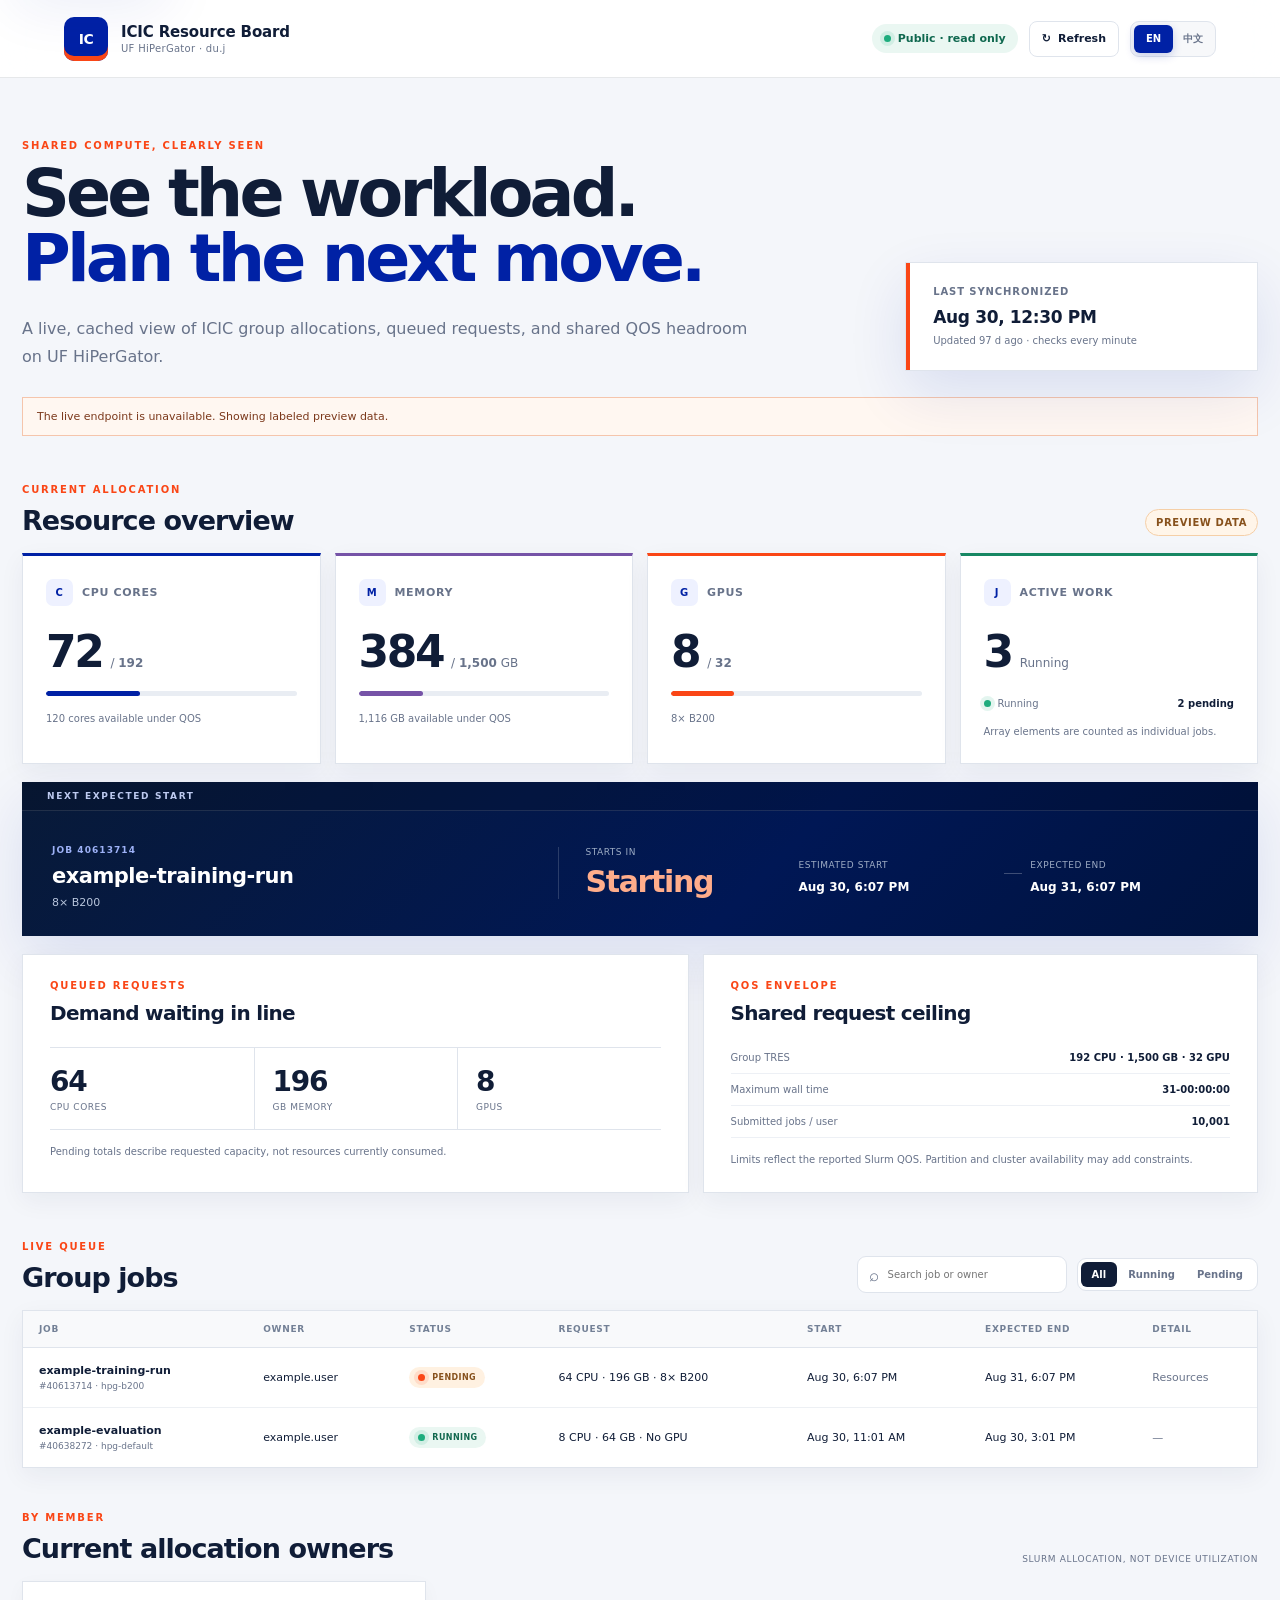
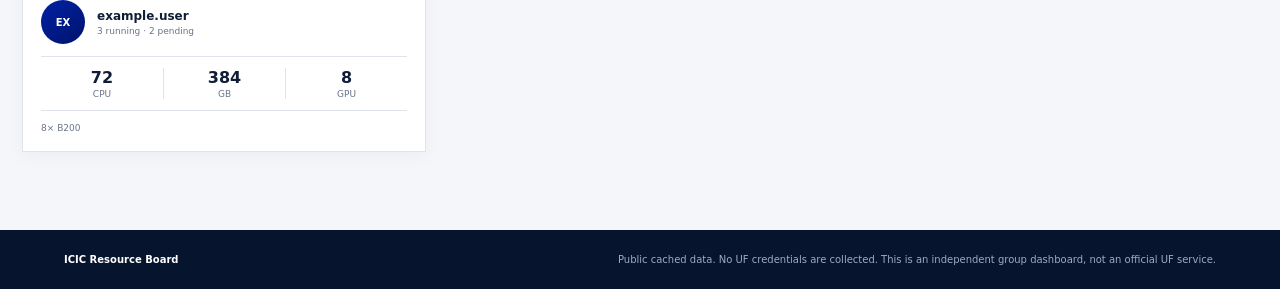
==== index.html @ 61f4e4a2 "full files" ====
<!doctype html>
<html lang="en">
  <head>
    <meta charset="UTF-8" />
    <meta name="viewport" content="width=device-width, initial-scale=1.0" />
    <meta name="theme-color" content="#0021a5" />
    <meta name="description" content="A public, read-only view of ICIC shared HiPerGator allocations and queued requests." />
    <meta property="og:title" content="ICIC Resource Board" />
    <meta property="og:description" content="Shared HiPerGator allocation and queue visibility for the ICIC team." />
    <meta property="og:type" content="website" />
    <title>ICIC Resource Board</title>
    <link rel="stylesheet" href="./assets/styles.css" />
  </head>
  <body>
    <a class="skip-link" href="#main" data-i18n="skip">Skip to content</a>

    <header class="site-header">
      <a class="brand" href="./" aria-label="ICIC Resource Board home">
        <span class="brand-mark" aria-hidden="true">IC</span>
        <span class="brand-copy">
          <strong>ICIC Resource Board</strong>
          <small>UF HiPerGator · du.j</small>
        </span>
      </a>
      <div class="header-actions">
        <span class="privacy-pill"><i></i><span data-i18n="publicReadOnly">Public · read only</span></span>
        <button class="refresh-button" id="refreshButton" type="button">
          <span class="refresh-icon" aria-hidden="true">↻</span>
          <span data-i18n="refresh">Refresh</span>
        </button>
        <div class="language-switcher" role="group" aria-label="Language">
          <button type="button" data-lang="en" aria-pressed="true">EN</button>
          <button type="button" data-lang="zh" aria-pressed="false">中文</button>
        </div>
      </div>
    </header>

    <main id="main">
      <section class="hero">
        <div class="hero-copy">
          <p class="eyebrow" data-i18n="eyebrow">SHARED COMPUTE, CLEARLY SEEN</p>
          <h1><span data-i18n="heroLine1">See the workload.</span><br /><em data-i18n="heroLine2">Plan the next move.</em></h1>
          <p data-i18n="heroDescription">A live, cached view of ICIC group allocations, queued requests, and shared QOS headroom on UF HiPerGator.</p>
        </div>
        <aside class="sync-card" aria-live="polite">
          <span data-i18n="lastSync">Last synchronized</span>
          <strong id="lastSync">—</strong>
          <small id="syncDetail">—</small>
        </aside>
      </section>

      <div id="notice" class="notice" role="status" hidden></div>

      <section class="section-block" aria-labelledby="overviewTitle">
        <div class="section-title-row">
          <div>
            <p class="eyebrow" data-i18n="overviewEyebrow">CURRENT ALLOCATION</p>
            <h2 id="overviewTitle" data-i18n="overviewTitle">Resource overview</h2>
          </div>
          <span class="source-badge" id="sourceBadge">—</span>
        </div>

        <div class="metrics-grid">
          <article class="metric-card metric-blue">
            <div class="metric-heading"><span class="metric-symbol">C</span><span data-i18n="cpuCores">CPU cores</span></div>
            <div class="metric-value"><strong id="cpuUsed">—</strong><span>/ <b id="cpuLimit">—</b></span></div>
            <div class="meter" role="progressbar" aria-label="CPU allocation"><i id="cpuMeter"></i></div>
            <p id="cpuDetail">—</p>
          </article>
          <article class="metric-card metric-violet">
            <div class="metric-heading"><span class="metric-symbol">M</span><span data-i18n="memory">Memory</span></div>
            <div class="metric-value"><strong id="memoryUsed">—</strong><span>/ <b id="memoryLimit">—</b> GB</span></div>
            <div class="meter" role="progressbar" aria-label="Memory allocation"><i id="memoryMeter"></i></div>
            <p id="memoryDetail">—</p>
          </article>
          <article class="metric-card metric-orange">
            <div class="metric-heading"><span class="metric-symbol">G</span><span data-i18n="gpus">GPUs</span></div>
            <div class="metric-value"><strong id="gpuUsed">—</strong><span>/ <b id="gpuLimit">—</b></span></div>
            <div class="meter" role="progressbar" aria-label="GPU allocation"><i id="gpuMeter"></i></div>
            <p id="gpuDetail">—</p>
          </article>
          <article class="metric-card metric-green">
            <div class="metric-heading"><span class="metric-symbol">J</span><span data-i18n="activeWork">Active work</span></div>
            <div class="metric-value"><strong id="runningCount">—</strong><span data-i18n="running">running</span></div>
            <div class="job-breakdown"><span><i></i><span data-i18n="running">Running</span></span><b><span id="pendingCount">—</span> <span data-i18n="pendingLower">pending</span></b></div>
            <p data-i18n="arrayNote">Array elements are counted as individual jobs.</p>
          </article>
        </div>
      </section>

      <section id="nextStartSection" class="next-start" hidden>
        <p class="next-label" data-i18n="nextReserved">NEXT EXPECTED START</p>
        <div class="next-grid">
          <div>
            <span class="job-code" id="nextJobId">—</span>
            <h2 id="nextJobName">—</h2>
            <p id="nextJobRequest">—</p>
          </div>
          <div class="countdown">
            <span data-i18n="startsIn">Starts in</span>
            <strong id="countdown">—</strong>
          </div>
          <div class="time-window">
            <span><small data-i18n="estimatedStart">Estimated start</small><strong id="nextStartTime">—</strong></span>
            <i aria-hidden="true"></i>
            <span><small data-i18n="expectedEnd">Expected end</small><strong id="nextEndTime">—</strong></span>
          </div>
        </div>
      </section>

      <section class="capacity-grid">
        <article class="panel">
          <p class="eyebrow" data-i18n="queuedEyebrow">QUEUED REQUESTS</p>
          <h2 data-i18n="queuedTitle">Demand waiting in line</h2>
          <div class="capacity-numbers">
            <span><strong id="queuedCpu">—</strong><small data-i18n="cpuCores">CPU cores</small></span>
            <span><strong id="queuedMemory">—</strong><small data-i18n="gbMemory">GB memory</small></span>
            <span><strong id="queuedGpu">—</strong><small data-i18n="gpus">GPUs</small></span>
          </div>
          <p class="fine-print" data-i18n="queuedNote">Pending totals describe requested capacity, not resources currently consumed.</p>
        </article>
        <article class="panel policy-panel">
          <p class="eyebrow" data-i18n="qosEyebrow">QOS ENVELOPE</p>
          <h2 data-i18n="qosTitle">Shared request ceiling</h2>
          <dl>
            <div><dt data-i18n="groupTres">Group TRES</dt><dd id="groupTres">—</dd></div>
            <div><dt data-i18n="maxWall">Maximum wall time</dt><dd id="maxWall">—</dd></div>
            <div><dt data-i18n="jobsPerUser">Submitted jobs / user</dt><dd id="jobsPerUser">—</dd></div>
          </dl>
          <p class="fine-print" data-i18n="qosNote">Limits reflect the reported Slurm QOS. Partition and cluster availability may add constraints.</p>
        </article>
      </section>

      <section class="section-block jobs-section" aria-labelledby="jobsTitle">
        <div class="section-title-row jobs-heading">
          <div>
            <p class="eyebrow" data-i18n="queueEyebrow">LIVE QUEUE</p>
            <h2 id="jobsTitle" data-i18n="groupJobs">Group jobs</h2>
          </div>
          <div class="job-tools">
            <label class="search-box">
              <span aria-hidden="true">⌕</span>
              <input id="jobSearch" type="search" data-i18n-placeholder="searchPlaceholder" placeholder="Search job or owner" />
            </label>
            <div class="filters" role="group" aria-label="Filter jobs">
              <button type="button" data-filter="ALL" class="active" data-i18n="all">All</button>
              <button type="button" data-filter="RUNNING" data-i18n="running">Running</button>
              <button type="button" data-filter="PENDING" data-i18n="pending">Pending</button>
            </div>
          </div>
        </div>
        <div class="table-wrap">
          <table>
            <thead><tr>
              <th data-i18n="job">Job</th><th data-i18n="owner">Owner</th><th data-i18n="status">Status</th>
              <th data-i18n="request">Request</th><th data-i18n="start">Start</th><th data-i18n="expectedEnd">Expected end</th><th data-i18n="detail">Detail</th>
            </tr></thead>
            <tbody id="jobsBody"><tr><td colspan="7" class="empty-cell" data-i18n="loading">Loading resource data…</td></tr></tbody>
          </table>
        </div>
      </section>

      <section class="section-block members-section" aria-labelledby="membersTitle">
        <div class="section-title-row">
          <div><p class="eyebrow" data-i18n="membersEyebrow">BY MEMBER</p><h2 id="membersTitle" data-i18n="allocationOwners">Current allocation owners</h2></div>
          <p class="section-note" data-i18n="allocationNote">Slurm allocation, not device utilization</p>
        </div>
        <div class="members-grid" id="membersGrid"></div>
      </section>
    </main>

    <footer>
      <strong>ICIC Resource Board</strong>
      <p data-i18n="footerNote">Public cached data. No UF credentials are collected. This is an independent group dashboard, not an official UF service.</p>
    </footer>

    <noscript>This page requires JavaScript to display the current resource snapshot.</noscript>
    <script src="./config.js"></script>
    <script src="./assets/app.js"></script>
  </body>
</html>
---- assets/styles.css ----
:root {
  --uf-blue: #0021a5;
  --uf-blue-deep: #001755;
  --uf-orange: #fa4616;
  --ink: #101d37;
  --muted: #68738a;
  --line: #dfe4ec;
  --wash: #f4f6fa;
  --surface: #ffffff;
  --green: #178763;
  --violet: #7653a7;
  --shadow-sm: 0 8px 24px rgba(10, 30, 70, .055);
  --shadow-lg: 0 22px 60px rgba(0, 33, 165, .11);
}

* { box-sizing: border-box; }
html { scroll-behavior: smooth; }
body { margin: 0; background: var(--wash); color: var(--ink); font-family: Inter, ui-sans-serif, system-ui, -apple-system, BlinkMacSystemFont, "Segoe UI", "Noto Sans SC", sans-serif; -webkit-font-smoothing: antialiased; }
button, input { font: inherit; }
button, a { -webkit-tap-highlight-color: transparent; }
button:focus-visible, a:focus-visible, input:focus-visible { outline: 3px solid rgba(250, 70, 22, .35); outline-offset: 2px; }
.skip-link { position: fixed; left: 16px; top: -60px; z-index: 100; padding: 10px 14px; background: white; color: var(--uf-blue); box-shadow: var(--shadow-lg); }
.skip-link:focus { top: 12px; }

.site-header { position: sticky; top: 0; z-index: 30; height: 78px; display: flex; align-items: center; justify-content: space-between; gap: 24px; padding: 0 clamp(20px, 5vw, 76px); background: rgba(255, 255, 255, .92); border-bottom: 1px solid rgba(16, 29, 55, .1); backdrop-filter: blur(18px); }
.brand { display: flex; align-items: center; gap: 13px; color: inherit; text-decoration: none; }
.brand-mark { position: relative; width: 44px; height: 44px; display: grid; place-items: center; overflow: hidden; border-radius: 10px; color: white; background: var(--uf-blue); font-size: 14px; font-weight: 850; letter-spacing: -.04em; box-shadow: inset 0 -5px 0 var(--uf-orange); }
.brand-copy strong, .brand-copy small { display: block; }
.brand-copy strong { font-size: 15px; letter-spacing: -.01em; }
.brand-copy small { margin-top: 2px; color: var(--muted); font-size: 10px; letter-spacing: .03em; }
.header-actions { display: flex; align-items: center; gap: 11px; }
.privacy-pill { display: inline-flex; align-items: center; padding: 8px 12px; border-radius: 999px; color: #0f684f; background: #eaf7f2; font-size: 11px; font-weight: 750; }
.privacy-pill i, .job-breakdown i, .status i { width: 7px; height: 7px; margin-right: 7px; display: inline-block; border-radius: 50%; background: #1eac7d; box-shadow: 0 0 0 4px rgba(30, 172, 125, .12); }
.refresh-button { display: inline-flex; align-items: center; gap: 7px; min-height: 36px; padding: 0 12px; border: 1px solid var(--line); border-radius: 8px; color: var(--ink); background: white; cursor: pointer; font-size: 11px; font-weight: 750; }
.refresh-button:hover { border-color: #aeb9c8; }
.refresh-button.loading .refresh-icon { animation: spin .8s linear infinite; }
@keyframes spin { to { transform: rotate(360deg); } }
.language-switcher { display: flex; padding: 3px; border: 1px solid var(--line); border-radius: 9px; background: #f7f8fa; }
.language-switcher button { min-width: 39px; padding: 7px 8px; border: 0; border-radius: 6px; color: var(--muted); background: transparent; cursor: pointer; font-size: 10px; font-weight: 800; }
.language-switcher button.active { color: white; background: var(--uf-blue); box-shadow: 0 3px 10px rgba(0, 33, 165, .2); }

main { width: min(1440px, calc(100% - 44px)); margin: 0 auto; padding: 62px 0 78px; }
.hero { display: grid; grid-template-columns: minmax(0, 1.4fr) minmax(255px, .6fr); align-items: end; gap: 60px; margin-bottom: 54px; }
.eyebrow { margin: 0 0 10px; color: var(--uf-orange); font-size: 10px; font-weight: 850; letter-spacing: .18em; text-transform: uppercase; }
.hero h1 { margin: 0; max-width: 920px; font-size: clamp(42px, 5.2vw, 76px); line-height: .98; letter-spacing: -.058em; }
.hero h1 em { color: var(--uf-blue); font-style: normal; }
.hero-copy > p:last-child { max-width: 730px; margin: 24px 0 0; color: var(--muted); font-size: 16px; line-height: 1.75; }
.sync-card { position: relative; min-width: 260px; padding: 23px 24px 22px 27px; overflow: hidden; background: white; border: 1px solid var(--line); box-shadow: var(--shadow-lg); }
.sync-card::before { content: ""; position: absolute; inset: 0 auto 0 0; width: 4px; background: var(--uf-orange); }
.sync-card span, .sync-card strong, .sync-card small { display: block; }
.sync-card span { color: var(--muted); font-size: 10px; font-weight: 700; letter-spacing: .09em; text-transform: uppercase; }
.sync-card strong { margin: 10px 0 6px; font-size: 17px; letter-spacing: -.02em; }
.sync-card small { color: var(--muted); font-size: 10px; line-height: 1.5; }
.notice { margin: -28px 0 30px; padding: 12px 14px; border: 1px solid #f5c5ac; color: #7b381b; background: #fff7f1; font-size: 11px; }

.section-block { margin-top: 48px; }
.section-title-row { display: flex; align-items: end; justify-content: space-between; gap: 28px; margin-bottom: 17px; }
.section-title-row h2, .panel h2 { margin: 0; font-size: 27px; letter-spacing: -.035em; }
.source-badge { padding: 7px 10px; border: 1px solid #bee5d7; border-radius: 999px; color: #12684f; background: #edf9f5; font-size: 10px; font-weight: 800; text-transform: uppercase; letter-spacing: .06em; }
.source-badge.stale { border-color: #f5cfa7; color: #87511c; background: #fff5e9; }
.metrics-grid { display: grid; grid-template-columns: repeat(4, minmax(0, 1fr)); gap: 14px; }
.metric-card { min-height: 210px; padding: 23px; border: 1px solid var(--line); border-top: 3px solid var(--uf-blue); background: var(--surface); box-shadow: var(--shadow-sm); }
.metric-violet { border-top-color: var(--violet); }
.metric-orange { border-top-color: var(--uf-orange); }
.metric-green { border-top-color: var(--green); }
.metric-heading { display: flex; align-items: center; gap: 9px; color: var(--muted); font-size: 11px; font-weight: 780; letter-spacing: .06em; text-transform: uppercase; }
.metric-symbol { width: 27px; height: 27px; display: grid; place-items: center; border-radius: 7px; color: var(--uf-blue); background: #eef1ff; font-size: 10px; font-weight: 850; }
.metric-value { display: flex; align-items: baseline; gap: 8px; margin: 24px 0 17px; }
.metric-value strong { font-size: 44px; line-height: 1; letter-spacing: -.055em; }
.metric-value span { color: var(--muted); font-size: 12px; }
.meter { height: 5px; overflow: hidden; border-radius: 999px; background: #e9edf3; }
.meter i { display: block; width: 0; height: 100%; border-radius: inherit; background: var(--uf-blue); transition: width .5s ease; }
.metric-violet .meter i { background: var(--violet); }
.metric-orange .meter i { background: var(--uf-orange); }
.metric-card > p { margin: 15px 0 0; color: var(--muted); font-size: 10px; line-height: 1.55; }
.job-breakdown { display: flex; justify-content: space-between; align-items: center; margin-top: 24px; color: var(--muted); font-size: 10px; }
.job-breakdown b { color: var(--ink); }

.next-start { margin-top: 18px; overflow: hidden; color: white; background: linear-gradient(135deg, #081a38 0%, var(--uf-blue-deep) 60%, #00133e 100%); box-shadow: var(--shadow-lg); }
.next-label { margin: 0; padding: 9px 25px; color: #bdcaf0; border-bottom: 1px solid rgba(255, 255, 255, .11); background: rgba(0, 0, 0, .14); font-size: 9px; font-weight: 850; letter-spacing: .18em; }
.next-grid { display: grid; grid-template-columns: 1.1fr .48fr 1fr; align-items: center; gap: 34px; padding: 27px 30px; }
.job-code { color: #9eb2f7; font-size: 9px; font-weight: 850; letter-spacing: .12em; }
.next-grid h2 { margin: 7px 0 8px; font-size: 21px; letter-spacing: -.025em; }
.next-grid p { margin: 0; color: #b8c5dc; font-size: 11px; }
.countdown { padding-left: 26px; border-left: 1px solid rgba(255, 255, 255, .16); }
.countdown span, .countdown strong { display: block; }
.countdown span, .time-window small { color: #9dacc4; font-size: 9px; text-transform: uppercase; letter-spacing: .06em; }
.countdown strong { margin-top: 7px; color: #ffad8b; font-size: 30px; letter-spacing: -.045em; }
.time-window { display: grid; grid-template-columns: 1fr 34px 1fr; align-items: center; }
.time-window span, .time-window strong { display: block; }
.time-window strong { margin-top: 8px; font-size: 12px; }
.time-window i { height: 1px; margin: 0 8px; background: rgba(255, 255, 255, .24); }

.capacity-grid { display: grid; grid-template-columns: 1.2fr 1fr; gap: 14px; margin-top: 18px; }
.panel { padding: 25px 27px; border: 1px solid var(--line); background: white; box-shadow: var(--shadow-sm); }
.panel h2 { font-size: 20px; }
.capacity-numbers { display: grid; grid-template-columns: repeat(3, 1fr); margin-top: 22px; border-top: 1px solid var(--line); border-bottom: 1px solid var(--line); }
.capacity-numbers span { padding: 17px 12px 17px 0; }
.capacity-numbers span + span { padding-left: 18px; border-left: 1px solid var(--line); }
.capacity-numbers strong, .capacity-numbers small { display: block; }
.capacity-numbers strong { font-size: 28px; letter-spacing: -.045em; }
.capacity-numbers small { margin-top: 4px; color: var(--muted); font-size: 9px; text-transform: uppercase; letter-spacing: .06em; }
.fine-print { margin: 14px 0 0; color: var(--muted); font-size: 10px; line-height: 1.55; }
.policy-panel dl { margin: 17px 0 0; }
.policy-panel dl div { display: flex; justify-content: space-between; gap: 18px; padding: 10px 0; border-bottom: 1px solid #edf0f5; font-size: 10px; }
.policy-panel dt { color: var(--muted); }
.policy-panel dd { margin: 0; font-weight: 780; text-align: right; }

.jobs-section { margin-top: 48px; }
.jobs-heading { align-items: end; }
.job-tools { display: flex; align-items: center; gap: 10px; }
.search-box { display: flex; align-items: center; gap: 7px; min-width: 210px; height: 37px; padding: 0 11px; border: 1px solid var(--line); border-radius: 9px; background: white; }
.search-box span { color: var(--muted); font-size: 17px; }
.search-box input { width: 100%; border: 0; outline: 0; color: var(--ink); background: transparent; font-size: 10px; }
.filters { display: flex; padding: 3px; border: 1px solid var(--line); border-radius: 9px; background: white; }
.filters button { padding: 7px 11px; border: 0; border-radius: 6px; color: var(--muted); background: transparent; cursor: pointer; font-size: 10px; font-weight: 750; }
.filters button.active { color: white; background: var(--ink); }
.table-wrap { overflow-x: auto; border: 1px solid var(--line); background: white; box-shadow: var(--shadow-sm); }
table { width: 100%; border-collapse: collapse; white-space: nowrap; }
th { padding: 13px 16px; color: #738096; border-bottom: 1px solid var(--line); background: #f8f9fb; text-align: left; font-size: 9px; letter-spacing: .08em; text-transform: uppercase; }
td { padding: 16px; border-bottom: 1px solid #edf0f4; font-size: 11px; }
tbody tr { transition: background .15s ease; }
tbody tr:hover { background: #fafbfe; }
tbody tr:last-child td { border-bottom: 0; }
td strong, td small { display: block; }
td small { margin-top: 4px; color: var(--muted); font-size: 9px; }
.status { display: inline-flex; align-items: center; padding: 6px 9px; border-radius: 999px; color: #12684f; background: #eaf7f2; font-size: 8px; font-weight: 850; letter-spacing: .05em; text-transform: uppercase; }
.status-pending { color: #87511c; background: #fff1e1; }
.status-pending i { background: var(--uf-orange); box-shadow: 0 0 0 4px rgba(250, 70, 22, .12); }
.reason { max-width: 220px; overflow: hidden; color: var(--muted); text-overflow: ellipsis; }
.empty-cell { padding: 38px; color: var(--muted); text-align: center; }

.members-section { margin-top: 44px; }
.section-note { margin: 0; color: var(--muted); font-size: 9px; letter-spacing: .07em; text-transform: uppercase; }
.members-grid { display: grid; grid-template-columns: repeat(3, minmax(0, 1fr)); gap: 12px; }
.member-card { display: grid; grid-template-columns: 44px 1fr; gap: 12px; align-items: center; padding: 18px; border: 1px solid var(--line); background: white; box-shadow: 0 5px 18px rgba(10, 30, 70, .035); }
.member-avatar { width: 44px; height: 44px; display: grid; place-items: center; border-radius: 50%; color: white; background: linear-gradient(145deg, var(--uf-blue), #00136b); font-size: 10px; font-weight: 850; }
.member-name strong, .member-name span { display: block; }
.member-name strong { font-size: 12px; }
.member-name span { margin-top: 3px; color: var(--muted); font-size: 9px; }
.member-resources { grid-column: 1 / -1; display: grid; grid-template-columns: repeat(3, 1fr); padding: 11px 0; border-top: 1px solid var(--line); border-bottom: 1px solid var(--line); color: var(--muted); font-size: 9px; text-align: center; }
.member-resources span + span { border-left: 1px solid var(--line); }
.member-resources b { display: block; margin-bottom: 2px; color: var(--ink); font-size: 16px; }
.member-card > p { grid-column: 1 / -1; margin: 0; color: var(--muted); font-size: 9px; }
.empty-panel { grid-column: 1 / -1; padding: 30px; color: var(--muted); border: 1px solid var(--line); background: white; text-align: center; }

footer { display: flex; justify-content: space-between; gap: 32px; padding: 24px clamp(20px, 5vw, 76px); color: #9eabc0; background: #07142d; font-size: 10px; }
footer strong { color: white; }
footer p { margin: 0; text-align: right; }
noscript { display: block; padding: 12px; color: white; background: #8a2f14; text-align: center; }

@media (max-width: 1080px) {
  .metrics-grid { grid-template-columns: repeat(2, 1fr); }
  .next-grid { grid-template-columns: 1fr 1fr; }
  .time-window { grid-column: 1 / -1; padding-top: 19px; border-top: 1px solid rgba(255, 255, 255, .12); }
  .members-grid { grid-template-columns: repeat(2, 1fr); }
}
@media (max-width: 850px) {
  .hero { grid-template-columns: 1fr; gap: 28px; }
  .sync-card { width: fit-content; }
  .capacity-grid { grid-template-columns: 1fr; }
  .jobs-heading { align-items: stretch; flex-direction: column; }
}
@media (max-width: 680px) {
  .site-header { height: auto; padding: 13px 16px; }
  .brand-copy small, .privacy-pill { display: none; }
  .header-actions { gap: 7px; }
  .refresh-button { padding: 0 9px; }
  .refresh-button span:last-child { display: none; }
  main { width: min(100% - 28px, 1440px); padding-top: 38px; }
  .hero { margin-bottom: 40px; }
  .hero h1 { font-size: 43px; }
  .hero-copy > p:last-child { font-size: 14px; }
  .metrics-grid { grid-template-columns: 1fr; }
  .next-grid { display: block; }
  .countdown { margin-top: 22px; padding: 18px 0 0; border-top: 1px solid rgba(255, 255, 255, .14); border-left: 0; }
  .time-window { margin-top: 20px; }
  .job-tools { align-items: stretch; flex-direction: column; }
  .search-box { width: 100%; }
  .filters button { flex: 1; }
  .capacity-numbers { grid-template-columns: 1fr; }
  .capacity-numbers span + span { padding-left: 0; border-top: 1px solid var(--line); border-left: 0; }
  .members-grid { grid-template-columns: 1fr; }
  .section-title-row { align-items: start; flex-direction: column; }
  footer { flex-direction: column; }
  footer p { text-align: left; line-height: 1.55; }
}
@media (prefers-reduced-motion: reduce) {
  *, *::before, *::after { scroll-behavior: auto !important; animation-duration: .01ms !important; transition-duration: .01ms !important; }
}
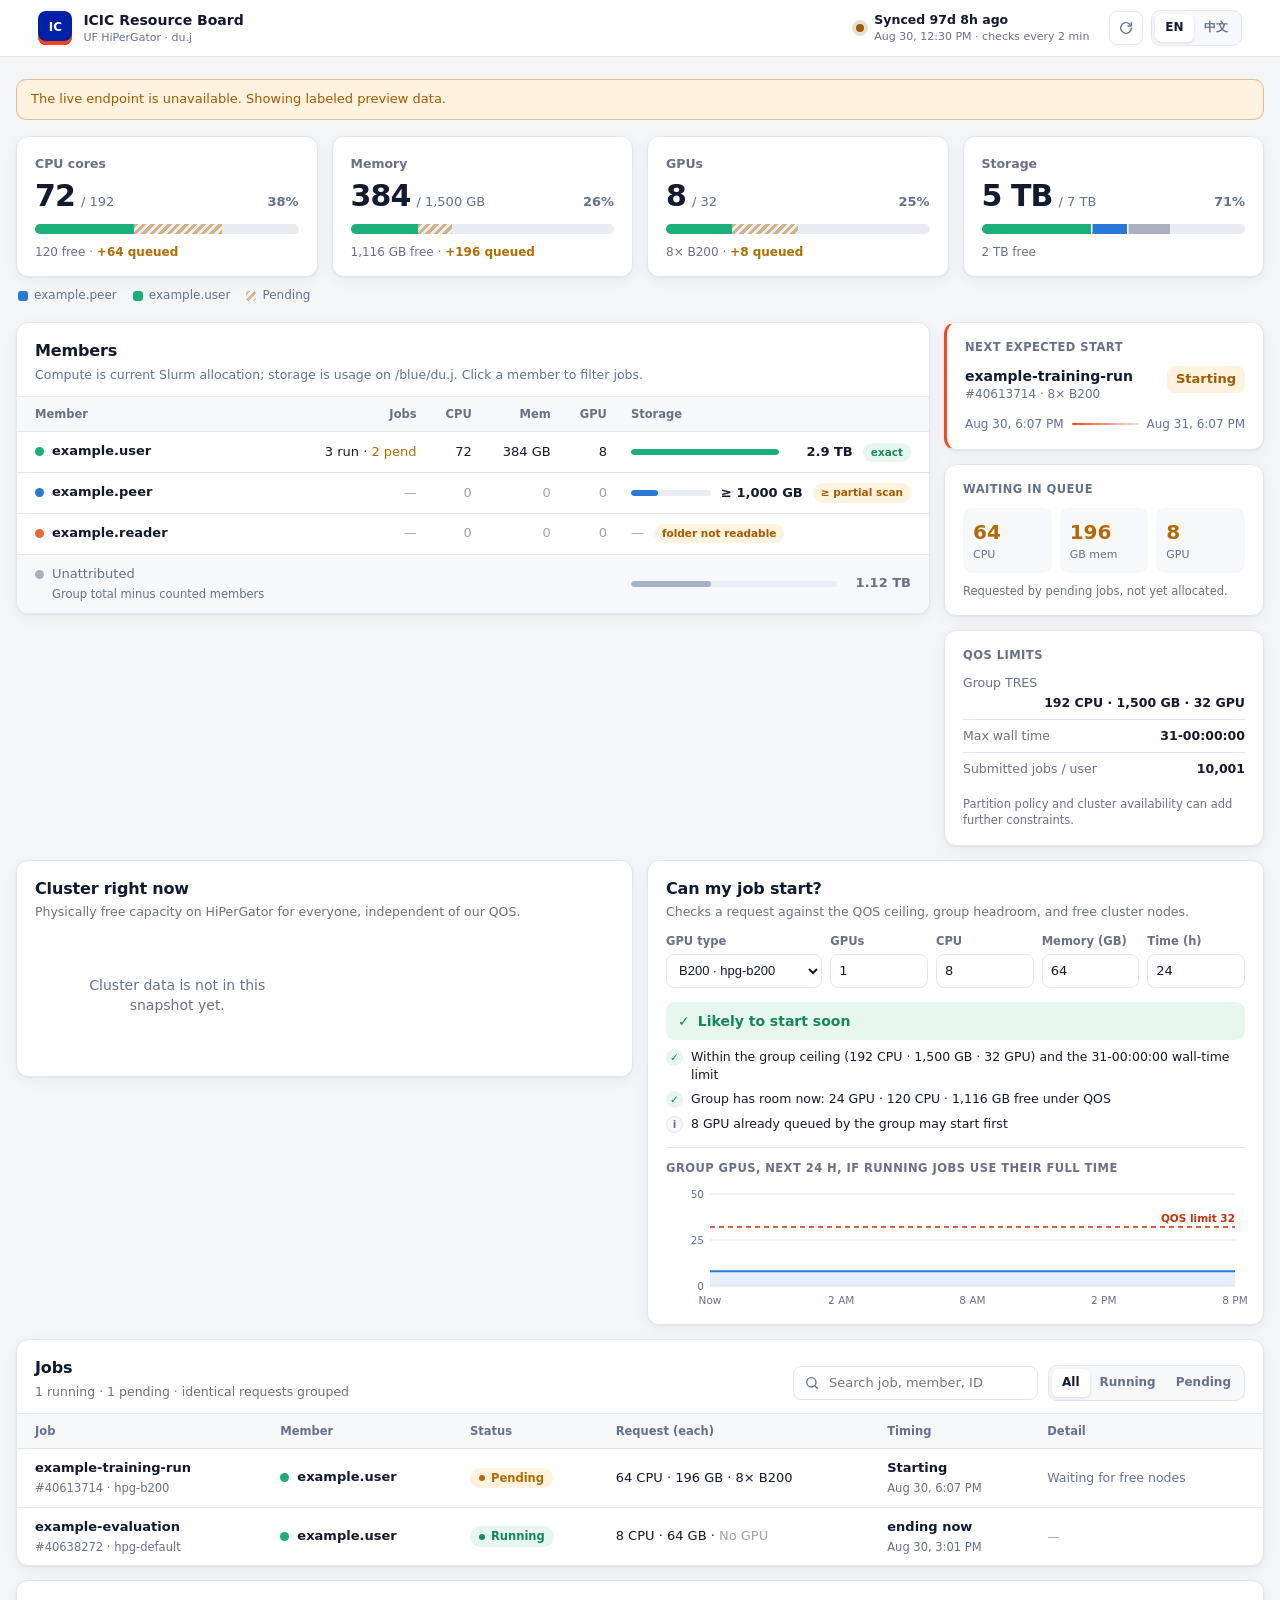
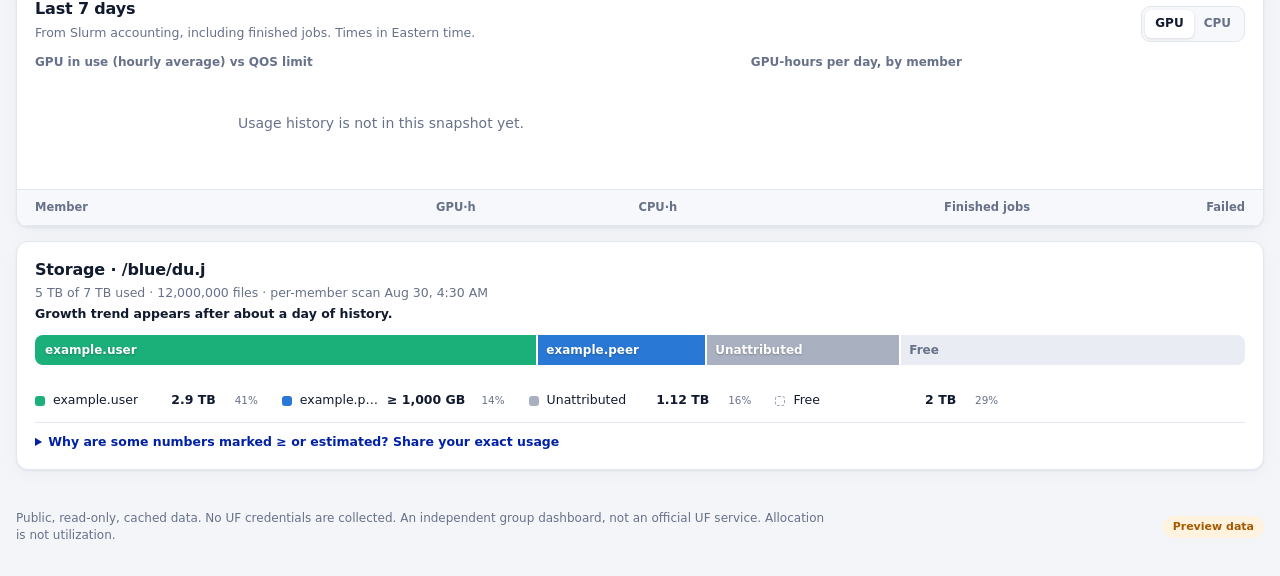
==== commit 280157a2: "Add storage, cluster, planner and 7-day history views; redesign board - Per-member /blue/du.j storag" ====
--- a/index.html
+++ b/index.html
@@ -4,9 +4,9 @@
     <meta charset="UTF-8" />
     <meta name="viewport" content="width=device-width, initial-scale=1.0" />
     <meta name="theme-color" content="#0021a5" />
-    <meta name="description" content="A public, read-only view of ICIC shared HiPerGator allocations and queued requests." />
+    <meta name="description" content="A public, read-only view of ICIC shared HiPerGator compute allocations, queued requests, and /blue storage usage." />
     <meta property="og:title" content="ICIC Resource Board" />
-    <meta property="og:description" content="Shared HiPerGator allocation and queue visibility for the ICIC team." />
+    <meta property="og:description" content="Shared HiPerGator compute and storage visibility for the ICIC team." />
     <meta property="og:type" content="website" />
     <title>ICIC Resource Board</title>
     <link rel="stylesheet" href="./assets/styles.css" />
@@ -22,13 +22,16 @@
           <small>UF HiPerGator · du.j</small>
         </span>
       </a>
+      <div class="sync" id="sync" aria-live="polite">
+        <i class="sync-dot"></i>
+        <span><strong id="syncAge">—</strong><small id="syncDetail">—</small></span>
+      </div>
       <div class="header-actions">
-        <span class="privacy-pill"><i></i><span data-i18n="publicReadOnly">Public · read only</span></span>
-        <button class="refresh-button" id="refreshButton" type="button">
-          <span class="refresh-icon" aria-hidden="true">↻</span>
-          <span data-i18n="refresh">Refresh</span>
+        <button class="icon-button" id="refreshButton" type="button" data-i18n-title="refresh" title="Refresh">
+          <svg viewBox="0 0 24 24" aria-hidden="true"><path d="M20 12a8 8 0 1 1-2.34-5.66M20 4v5h-5" /></svg>
+          <span class="sr-only" data-i18n="refresh">Refresh</span>
         </button>
-        <div class="language-switcher" role="group" aria-label="Language">
+        <div class="segmented" role="group" aria-label="Language">
           <button type="button" data-lang="en" aria-pressed="true">EN</button>
           <button type="button" data-lang="zh" aria-pressed="false">中文</button>
         </div>
@@ -36,144 +39,193 @@
     </header>
 
     <main id="main">
-      <section class="hero">
-        <div class="hero-copy">
-          <p class="eyebrow" data-i18n="eyebrow">SHARED COMPUTE, CLEARLY SEEN</p>
-          <h1><span data-i18n="heroLine1">See the workload.</span><br /><em data-i18n="heroLine2">Plan the next move.</em></h1>
-          <p data-i18n="heroDescription">A live, cached view of ICIC group allocations, queued requests, and shared QOS headroom on UF HiPerGator.</p>
-        </div>
-        <aside class="sync-card" aria-live="polite">
-          <span data-i18n="lastSync">Last synchronized</span>
-          <strong id="lastSync">—</strong>
-          <small id="syncDetail">—</small>
+      <div id="notice" class="notice" role="status" hidden></div>
+
+      <section class="kpis" aria-label="Resource overview">
+        <article class="kpi" id="kpiCpu"></article>
+        <article class="kpi" id="kpiMemory"></article>
+        <article class="kpi" id="kpiGpu"></article>
+        <article class="kpi" id="kpiStorage"></article>
+      </section>
+      <div class="legend" id="legend" aria-hidden="true"></div>
+
+      <div class="layout">
+        <section class="card members-card" aria-labelledby="membersTitle">
+          <header class="card-head">
+            <div>
+              <h2 id="membersTitle" data-i18n="membersTitle">Members</h2>
+              <p data-i18n="membersNote">Compute is current Slurm allocation; storage is usage on /blue/du.j. Click a member to filter jobs.</p>
+            </div>
+          </header>
+          <div class="table-wrap">
+            <table class="members-table">
+              <thead><tr>
+                <th data-sort="user" data-i18n="member">Member</th>
+                <th data-sort="jobs" class="num" data-i18n="jobs">Jobs</th>
+                <th data-sort="cpu" class="num">CPU</th>
+                <th data-sort="memory_gb" class="num" data-i18n="memoryShort">Mem</th>
+                <th data-sort="gpu" class="num">GPU</th>
+                <th data-sort="storage" class="storage-col" data-i18n="storage">Storage</th>
+              </tr></thead>
+              <tbody id="membersBody"><tr><td colspan="6" class="empty" data-i18n="loading">Loading…</td></tr></tbody>
+            </table>
+          </div>
+        </section>
+
+        <aside class="side">
+          <section class="card next-card" id="nextCard" hidden>
+            <p class="label" data-i18n="nextStart">Next expected start</p>
+            <div class="next-main">
+              <div><strong id="nextName">—</strong><small id="nextMeta">—</small></div>
+              <span class="countdown" id="countdown">—</span>
+            </div>
+            <div class="next-window"><span id="nextStart">—</span><i></i><span id="nextEnd">—</span></div>
+          </section>
+
+          <section class="card">
+            <p class="label" data-i18n="queuedTitle">Waiting in queue</p>
+            <div class="stat-row">
+              <span><strong id="queuedCpu">—</strong><small>CPU</small></span>
+              <span><strong id="queuedMemory">—</strong><small data-i18n="gbMemory">GB mem</small></span>
+              <span><strong id="queuedGpu">—</strong><small>GPU</small></span>
+            </div>
+            <p class="fine" data-i18n="queuedNote">Requested by pending jobs, not yet allocated.</p>
+          </section>
+
+          <section class="card">
+            <p class="label" data-i18n="qosTitle">QOS limits</p>
+            <dl class="kv">
+              <div><dt data-i18n="groupTres">Group TRES</dt><dd id="groupTres">—</dd></div>
+              <div><dt data-i18n="maxWall">Max wall time</dt><dd id="maxWall">—</dd></div>
+              <div><dt data-i18n="jobsPerUser">Submitted jobs / user</dt><dd id="jobsPerUser">—</dd></div>
+            </dl>
+            <p class="fine" data-i18n="qosNote">Partition policy and cluster availability can add further constraints.</p>
+          </section>
         </aside>
-      </section>
-
-      <div id="notice" class="notice" role="status" hidden></div>
-
-      <section class="section-block" aria-labelledby="overviewTitle">
-        <div class="section-title-row">
+      </div>
+
+
+
+      <div class="duo">
+        <section class="card" aria-labelledby="clusterTitle">
+          <header class="card-head">
+            <div>
+              <h2 id="clusterTitle" data-i18n="clusterTitle">Cluster right now</h2>
+              <p data-i18n="clusterNote">Physically free capacity on HiPerGator for everyone, independent of our QOS.</p>
+            </div>
+          </header>
+          <div class="partitions" id="partitions"></div>
+        </section>
+
+        <section class="card planner" aria-labelledby="plannerTitle">
+          <header class="card-head">
+            <div>
+              <h2 id="plannerTitle" data-i18n="plannerTitle">Can my job start?</h2>
+              <p data-i18n="plannerNote">Checks a request against the QOS ceiling, group headroom, and free cluster nodes.</p>
+            </div>
+          </header>
+          <form class="planner-form" id="plannerForm" autocomplete="off">
+            <label><span data-i18n="gpuType">GPU type</span><select id="planType"></select></label>
+            <label><span data-i18n="gpuCount">GPUs</span><input id="planGpu" type="number" min="0" max="64" step="1" value="1" /></label>
+            <label><span>CPU</span><input id="planCpu" type="number" min="1" max="512" step="1" value="8" /></label>
+            <label><span data-i18n="memGb">Memory (GB)</span><input id="planMem" type="number" min="1" max="4096" step="1" value="64" /></label>
+            <label><span data-i18n="hours">Time (h)</span><input id="planHours" type="number" min="1" max="744" step="1" value="24" /></label>
+          </form>
+          <div class="verdict" id="planVerdict"></div>
+          <ul class="checks" id="planChecks"></ul>
+          <div class="forecast">
+            <p class="label" data-i18n="forecastTitle">Group GPUs, next 24 h, if running jobs use their full time</p>
+            <div class="chart" id="forecastChart"></div>
+          </div>
+        </section>
+      </div>
+
+      <section class="card jobs-card" aria-labelledby="jobsTitle">
+        <header class="card-head">
           <div>
-            <p class="eyebrow" data-i18n="overviewEyebrow">CURRENT ALLOCATION</p>
-            <h2 id="overviewTitle" data-i18n="overviewTitle">Resource overview</h2>
-          </div>
-          <span class="source-badge" id="sourceBadge">—</span>
-        </div>
-
-        <div class="metrics-grid">
-          <article class="metric-card metric-blue">
-            <div class="metric-heading"><span class="metric-symbol">C</span><span data-i18n="cpuCores">CPU cores</span></div>
-            <div class="metric-value"><strong id="cpuUsed">—</strong><span>/ <b id="cpuLimit">—</b></span></div>
-            <div class="meter" role="progressbar" aria-label="CPU allocation"><i id="cpuMeter"></i></div>
-            <p id="cpuDetail">—</p>
-          </article>
-          <article class="metric-card metric-violet">
-            <div class="metric-heading"><span class="metric-symbol">M</span><span data-i18n="memory">Memory</span></div>
-            <div class="metric-value"><strong id="memoryUsed">—</strong><span>/ <b id="memoryLimit">—</b> GB</span></div>
-            <div class="meter" role="progressbar" aria-label="Memory allocation"><i id="memoryMeter"></i></div>
-            <p id="memoryDetail">—</p>
-          </article>
-          <article class="metric-card metric-orange">
-            <div class="metric-heading"><span class="metric-symbol">G</span><span data-i18n="gpus">GPUs</span></div>
-            <div class="metric-value"><strong id="gpuUsed">—</strong><span>/ <b id="gpuLimit">—</b></span></div>
-            <div class="meter" role="progressbar" aria-label="GPU allocation"><i id="gpuMeter"></i></div>
-            <p id="gpuDetail">—</p>
-          </article>
-          <article class="metric-card metric-green">
-            <div class="metric-heading"><span class="metric-symbol">J</span><span data-i18n="activeWork">Active work</span></div>
-            <div class="metric-value"><strong id="runningCount">—</strong><span data-i18n="running">running</span></div>
-            <div class="job-breakdown"><span><i></i><span data-i18n="running">Running</span></span><b><span id="pendingCount">—</span> <span data-i18n="pendingLower">pending</span></b></div>
-            <p data-i18n="arrayNote">Array elements are counted as individual jobs.</p>
-          </article>
-        </div>
-      </section>
-
-      <section id="nextStartSection" class="next-start" hidden>
-        <p class="next-label" data-i18n="nextReserved">NEXT EXPECTED START</p>
-        <div class="next-grid">
-          <div>
-            <span class="job-code" id="nextJobId">—</span>
-            <h2 id="nextJobName">—</h2>
-            <p id="nextJobRequest">—</p>
-          </div>
-          <div class="countdown">
-            <span data-i18n="startsIn">Starts in</span>
-            <strong id="countdown">—</strong>
-          </div>
-          <div class="time-window">
-            <span><small data-i18n="estimatedStart">Estimated start</small><strong id="nextStartTime">—</strong></span>
-            <i aria-hidden="true"></i>
-            <span><small data-i18n="expectedEnd">Expected end</small><strong id="nextEndTime">—</strong></span>
-          </div>
-        </div>
-      </section>
-
-      <section class="capacity-grid">
-        <article class="panel">
-          <p class="eyebrow" data-i18n="queuedEyebrow">QUEUED REQUESTS</p>
-          <h2 data-i18n="queuedTitle">Demand waiting in line</h2>
-          <div class="capacity-numbers">
-            <span><strong id="queuedCpu">—</strong><small data-i18n="cpuCores">CPU cores</small></span>
-            <span><strong id="queuedMemory">—</strong><small data-i18n="gbMemory">GB memory</small></span>
-            <span><strong id="queuedGpu">—</strong><small data-i18n="gpus">GPUs</small></span>
-          </div>
-          <p class="fine-print" data-i18n="queuedNote">Pending totals describe requested capacity, not resources currently consumed.</p>
-        </article>
-        <article class="panel policy-panel">
-          <p class="eyebrow" data-i18n="qosEyebrow">QOS ENVELOPE</p>
-          <h2 data-i18n="qosTitle">Shared request ceiling</h2>
-          <dl>
-            <div><dt data-i18n="groupTres">Group TRES</dt><dd id="groupTres">—</dd></div>
-            <div><dt data-i18n="maxWall">Maximum wall time</dt><dd id="maxWall">—</dd></div>
-            <div><dt data-i18n="jobsPerUser">Submitted jobs / user</dt><dd id="jobsPerUser">—</dd></div>
-          </dl>
-          <p class="fine-print" data-i18n="qosNote">Limits reflect the reported Slurm QOS. Partition and cluster availability may add constraints.</p>
-        </article>
-      </section>
-
-      <section class="section-block jobs-section" aria-labelledby="jobsTitle">
-        <div class="section-title-row jobs-heading">
-          <div>
-            <p class="eyebrow" data-i18n="queueEyebrow">LIVE QUEUE</p>
-            <h2 id="jobsTitle" data-i18n="groupJobs">Group jobs</h2>
-          </div>
-          <div class="job-tools">
-            <label class="search-box">
-              <span aria-hidden="true">⌕</span>
-              <input id="jobSearch" type="search" data-i18n-placeholder="searchPlaceholder" placeholder="Search job or owner" />
+            <h2 id="jobsTitle" data-i18n="jobsTitle">Jobs</h2>
+            <p id="jobsSummary">—</p>
+          </div>
+          <div class="tools">
+            <label class="search">
+              <svg viewBox="0 0 24 24" aria-hidden="true"><circle cx="11" cy="11" r="7" /><path d="m20 20-3.5-3.5" /></svg>
+              <input id="jobSearch" type="search" data-i18n-placeholder="searchPlaceholder" placeholder="Search job, member, ID" />
             </label>
-            <div class="filters" role="group" aria-label="Filter jobs">
+            <div class="segmented" role="group" aria-label="Filter jobs">
               <button type="button" data-filter="ALL" class="active" data-i18n="all">All</button>
               <button type="button" data-filter="RUNNING" data-i18n="running">Running</button>
               <button type="button" data-filter="PENDING" data-i18n="pending">Pending</button>
             </div>
           </div>
-        </div>
+        </header>
         <div class="table-wrap">
-          <table>
+          <table class="jobs-table">
             <thead><tr>
-              <th data-i18n="job">Job</th><th data-i18n="owner">Owner</th><th data-i18n="status">Status</th>
-              <th data-i18n="request">Request</th><th data-i18n="start">Start</th><th data-i18n="expectedEnd">Expected end</th><th data-i18n="detail">Detail</th>
+              <th data-i18n="job">Job</th><th data-i18n="member">Member</th><th data-i18n="status">Status</th>
+              <th data-i18n="request">Request (each)</th><th data-i18n="timing">Timing</th><th data-i18n="detail">Detail</th>
             </tr></thead>
-            <tbody id="jobsBody"><tr><td colspan="7" class="empty-cell" data-i18n="loading">Loading resource data…</td></tr></tbody>
+            <tbody id="jobsBody"><tr><td colspan="6" class="empty" data-i18n="loading">Loading…</td></tr></tbody>
           </table>
         </div>
       </section>
-
-      <section class="section-block members-section" aria-labelledby="membersTitle">
-        <div class="section-title-row">
-          <div><p class="eyebrow" data-i18n="membersEyebrow">BY MEMBER</p><h2 id="membersTitle" data-i18n="allocationOwners">Current allocation owners</h2></div>
-          <p class="section-note" data-i18n="allocationNote">Slurm allocation, not device utilization</p>
-        </div>
-        <div class="members-grid" id="membersGrid"></div>
+      <section class="card history-card" aria-labelledby="historyTitle">
+        <header class="card-head">
+          <div>
+            <h2 id="historyTitle" data-i18n="historyTitle">Last 7 days</h2>
+            <p data-i18n="historyNote">From Slurm accounting, including finished jobs. Times in Eastern time.</p>
+          </div>
+          <div class="segmented" role="group" aria-label="Resource">
+            <button type="button" data-metric="gpu" class="active">GPU</button>
+            <button type="button" data-metric="cpu">CPU</button>
+          </div>
+        </header>
+        <div class="history-grid">
+          <figure>
+            <figcaption id="inUseTitle">—</figcaption>
+            <div class="chart" id="inUseChart"></div>
+          </figure>
+          <figure>
+            <figcaption id="dailyTitle">—</figcaption>
+            <div class="chart" id="dailyChart"></div>
+          </figure>
+        </div>
+        <div class="table-wrap">
+          <table class="usage-table">
+            <thead><tr>
+              <th data-i18n="member">Member</th><th class="num">GPU·h</th><th class="num">CPU·h</th>
+              <th class="num" data-i18n="finished">Finished jobs</th><th class="num" data-i18n="failedRate">Failed</th>
+            </tr></thead>
+            <tbody id="usageBody"></tbody>
+          </table>
+        </div>
+      </section>
+
+      <section class="card storage-card" id="storageCard" aria-labelledby="storageTitle">
+        <header class="card-head">
+          <div>
+            <h2 id="storageTitle" data-i18n="storageTitle">Storage · /blue/du.j</h2>
+            <p id="storageSummary">—</p>
+            <p class="trend" id="storageTrend"></p>
+          </div>
+        </header>
+        <div class="storage-bar" id="storageBar"></div>
+        <div class="chart storage-history" id="storageHistory"></div>
+        <ul class="storage-legend" id="storageLegend"></ul>
+        <details class="optin">
+          <summary data-i18n="optinSummary">Why are some numbers marked ≥ or estimated? Share your exact usage</summary>
+          <p data-i18n="optinBody">Lustre only lets each person read their own quota, so the board estimates other members from a daily scan of their folder. Folders the group cannot read are not counted. Run this once on HiPerGator to share your exact usage, which refreshes every 3 hours:</p>
+          <div class="command"><code id="optinCommand">/blue/du.j/jinjiaguo/duj-github-snapshot/report_storage.sh --install</code><button type="button" class="copy" id="copyCommand" data-i18n="copy">Copy</button></div>
+          <p class="fine" data-i18n="optinUninstall">Stop at any time with --uninstall. Only your total size and file count are shared, never paths.</p>
+        </details>
       </section>
     </main>
 
     <footer>
-      <strong>ICIC Resource Board</strong>
-      <p data-i18n="footerNote">Public cached data. No UF credentials are collected. This is an independent group dashboard, not an official UF service.</p>
+      <p data-i18n="footerNote">Public, read-only, cached data. No UF credentials are collected. An independent group dashboard, not an official UF service. Allocation is not utilization.</p>
+      <span id="sourceBadge" class="badge">—</span>
     </footer>
 
+    <div class="tooltip" id="tooltip" role="tooltip" hidden></div>
     <noscript>This page requires JavaScript to display the current resource snapshot.</noscript>
     <script src="./config.js"></script>
     <script src="./assets/app.js"></script>
--- a/assets/styles.css
+++ b/assets/styles.css
@@ -1,190 +1,373 @@
 :root {
-  --uf-blue: #0021a5;
-  --uf-blue-deep: #001755;
-  --uf-orange: #fa4616;
-  --ink: #101d37;
-  --muted: #68738a;
-  --line: #dfe4ec;
-  --wash: #f4f6fa;
+  color-scheme: light;
+  --brand: #0021a5;
+  --accent: #fa4616;
+  --bg: #f3f5f9;
   --surface: #ffffff;
-  --green: #178763;
-  --violet: #7653a7;
-  --shadow-sm: 0 8px 24px rgba(10, 30, 70, .055);
-  --shadow-lg: 0 22px 60px rgba(0, 33, 165, .11);
+  --surface-2: #f7f8fb;
+  --ink: #111a2e;
+  --muted: #677189;
+  --faint: #9aa3b5;
+  --line: #e2e6ee;
+  --track: #e9edf3;
+  --ok: #138a5e;
+  --ok-bg: #e7f6ef;
+  --warn: #a35a00;
+  --warn-bg: #fff3e0;
+  --danger: #c4320a;
+  --danger-bg: #fdece6;
+  --pending: #b26b00;
+  --unattributed: #a9b1c1;
+  --shadow: 0 1px 2px rgba(17, 26, 46, .05), 0 4px 16px rgba(17, 26, 46, .04);
+  /* Member colors: validated categorical palette (light surface), fixed order. */
+  --m0: #2a78d6; --m1: #eb6834; --m2: #1baf7a; --m3: #eda100;
+  --m4: #e87ba4; --m5: #008300; --m6: #4a3aa7; --m7: #e34948;
+  --radius: 12px;
+}
+
+@media (prefers-color-scheme: dark) {
+  :root:not([data-theme="light"]) {
+    color-scheme: dark;
+    --brand: #7b93ff;
+    --bg: #0d1220;
+    --surface: #151b2c;
+    --surface-2: #1b2236;
+    --ink: #e7ebf4;
+    --muted: #98a2b8;
+    --faint: #6b7590;
+    --line: #262f46;
+    --track: #232b40;
+    --ok: #4cd29a;
+    --ok-bg: #12352a;
+    --warn: #f3b25b;
+    --warn-bg: #3a2a12;
+    --danger: #ff8a65;
+    --danger-bg: #3d1d14;
+    --pending: #f3b25b;
+    --unattributed: #59627a;
+    --shadow: none;
+    --m0: #3987e5; --m1: #d95926; --m2: #199e70; --m3: #c98500;
+    --m4: #d55181; --m5: #008300; --m6: #9085e9; --m7: #e66767;
+  }
 }
 
 * { box-sizing: border-box; }
 html { scroll-behavior: smooth; }
-body { margin: 0; background: var(--wash); color: var(--ink); font-family: Inter, ui-sans-serif, system-ui, -apple-system, BlinkMacSystemFont, "Segoe UI", "Noto Sans SC", sans-serif; -webkit-font-smoothing: antialiased; }
-button, input { font: inherit; }
-button, a { -webkit-tap-highlight-color: transparent; }
-button:focus-visible, a:focus-visible, input:focus-visible { outline: 3px solid rgba(250, 70, 22, .35); outline-offset: 2px; }
-.skip-link { position: fixed; left: 16px; top: -60px; z-index: 100; padding: 10px 14px; background: white; color: var(--uf-blue); box-shadow: var(--shadow-lg); }
+body {
+  margin: 0; background: var(--bg); color: var(--ink);
+  font-family: Inter, ui-sans-serif, system-ui, -apple-system, BlinkMacSystemFont, "Segoe UI", "Noto Sans SC", "PingFang SC", sans-serif;
+  font-size: 14px; line-height: 1.45; -webkit-font-smoothing: antialiased;
+  font-variant-numeric: tabular-nums;
+}
+button, input { font: inherit; color: inherit; }
+button:focus-visible, a:focus-visible, input:focus-visible, tr:focus-visible, summary:focus-visible {
+  outline: 2px solid var(--accent); outline-offset: 2px;
+}
+i { font-style: normal; }
+.icon-button svg, .search svg { width: 16px; height: 16px; fill: none; stroke: currentColor; stroke-width: 2; stroke-linecap: round; stroke-linejoin: round; }
+.sr-only { position: absolute; width: 1px; height: 1px; overflow: hidden; clip: rect(0 0 0 0); white-space: nowrap; }
+.skip-link { position: fixed; left: 16px; top: -60px; z-index: 100; padding: 10px 14px; background: var(--surface); color: var(--brand); }
 .skip-link:focus { top: 12px; }
 
-.site-header { position: sticky; top: 0; z-index: 30; height: 78px; display: flex; align-items: center; justify-content: space-between; gap: 24px; padding: 0 clamp(20px, 5vw, 76px); background: rgba(255, 255, 255, .92); border-bottom: 1px solid rgba(16, 29, 55, .1); backdrop-filter: blur(18px); }
-.brand { display: flex; align-items: center; gap: 13px; color: inherit; text-decoration: none; }
-.brand-mark { position: relative; width: 44px; height: 44px; display: grid; place-items: center; overflow: hidden; border-radius: 10px; color: white; background: var(--uf-blue); font-size: 14px; font-weight: 850; letter-spacing: -.04em; box-shadow: inset 0 -5px 0 var(--uf-orange); }
+/* ---------- Header ---------- */
+.site-header {
+  position: sticky; top: 0; z-index: 30; display: flex; align-items: center; gap: 20px;
+  padding: 10px clamp(16px, 3vw, 40px); background: color-mix(in srgb, var(--surface) 88%, transparent);
+  border-bottom: 1px solid var(--line); backdrop-filter: blur(14px);
+}
+.brand { display: flex; align-items: center; gap: 11px; color: inherit; text-decoration: none; }
+.brand-mark {
+  width: 34px; height: 34px; display: grid; place-items: center; border-radius: 8px; color: #fff;
+  background: #0021a5; font-size: 12px; font-weight: 800; box-shadow: inset 0 -4px 0 var(--accent);
+}
 .brand-copy strong, .brand-copy small { display: block; }
-.brand-copy strong { font-size: 15px; letter-spacing: -.01em; }
-.brand-copy small { margin-top: 2px; color: var(--muted); font-size: 10px; letter-spacing: .03em; }
-.header-actions { display: flex; align-items: center; gap: 11px; }
-.privacy-pill { display: inline-flex; align-items: center; padding: 8px 12px; border-radius: 999px; color: #0f684f; background: #eaf7f2; font-size: 11px; font-weight: 750; }
-.privacy-pill i, .job-breakdown i, .status i { width: 7px; height: 7px; margin-right: 7px; display: inline-block; border-radius: 50%; background: #1eac7d; box-shadow: 0 0 0 4px rgba(30, 172, 125, .12); }
-.refresh-button { display: inline-flex; align-items: center; gap: 7px; min-height: 36px; padding: 0 12px; border: 1px solid var(--line); border-radius: 8px; color: var(--ink); background: white; cursor: pointer; font-size: 11px; font-weight: 750; }
-.refresh-button:hover { border-color: #aeb9c8; }
-.refresh-button.loading .refresh-icon { animation: spin .8s linear infinite; }
+.brand-copy strong { font-size: 14px; }
+.brand-copy small { color: var(--muted); font-size: 11px; }
+.sync { display: flex; align-items: center; gap: 10px; margin-left: auto; }
+.sync strong, .sync small { display: block; }
+.sync strong { font-size: 12.5px; font-weight: 650; }
+.sync small { color: var(--muted); font-size: 11px; }
+.sync-dot { width: 8px; height: 8px; border-radius: 50%; background: var(--ok); box-shadow: 0 0 0 4px color-mix(in srgb, var(--ok) 18%, transparent); animation: pulse 2.4s ease-in-out infinite; }
+.sync.is-stale .sync-dot { background: var(--warn); box-shadow: 0 0 0 4px color-mix(in srgb, var(--warn) 18%, transparent); animation: none; }
+@keyframes pulse { 50% { box-shadow: 0 0 0 7px color-mix(in srgb, var(--ok) 0%, transparent); } }
+.header-actions { display: flex; align-items: center; gap: 8px; }
+.icon-button {
+  width: 34px; height: 34px; display: grid; place-items: center; border: 1px solid var(--line);
+  border-radius: 8px; background: var(--surface); color: var(--muted); cursor: pointer;
+}
+.icon-button:hover { color: var(--ink); border-color: var(--faint); }
+.icon-button.loading svg { animation: spin .8s linear infinite; }
 @keyframes spin { to { transform: rotate(360deg); } }
-.language-switcher { display: flex; padding: 3px; border: 1px solid var(--line); border-radius: 9px; background: #f7f8fa; }
-.language-switcher button { min-width: 39px; padding: 7px 8px; border: 0; border-radius: 6px; color: var(--muted); background: transparent; cursor: pointer; font-size: 10px; font-weight: 800; }
-.language-switcher button.active { color: white; background: var(--uf-blue); box-shadow: 0 3px 10px rgba(0, 33, 165, .2); }
-
-main { width: min(1440px, calc(100% - 44px)); margin: 0 auto; padding: 62px 0 78px; }
-.hero { display: grid; grid-template-columns: minmax(0, 1.4fr) minmax(255px, .6fr); align-items: end; gap: 60px; margin-bottom: 54px; }
-.eyebrow { margin: 0 0 10px; color: var(--uf-orange); font-size: 10px; font-weight: 850; letter-spacing: .18em; text-transform: uppercase; }
-.hero h1 { margin: 0; max-width: 920px; font-size: clamp(42px, 5.2vw, 76px); line-height: .98; letter-spacing: -.058em; }
-.hero h1 em { color: var(--uf-blue); font-style: normal; }
-.hero-copy > p:last-child { max-width: 730px; margin: 24px 0 0; color: var(--muted); font-size: 16px; line-height: 1.75; }
-.sync-card { position: relative; min-width: 260px; padding: 23px 24px 22px 27px; overflow: hidden; background: white; border: 1px solid var(--line); box-shadow: var(--shadow-lg); }
-.sync-card::before { content: ""; position: absolute; inset: 0 auto 0 0; width: 4px; background: var(--uf-orange); }
-.sync-card span, .sync-card strong, .sync-card small { display: block; }
-.sync-card span { color: var(--muted); font-size: 10px; font-weight: 700; letter-spacing: .09em; text-transform: uppercase; }
-.sync-card strong { margin: 10px 0 6px; font-size: 17px; letter-spacing: -.02em; }
-.sync-card small { color: var(--muted); font-size: 10px; line-height: 1.5; }
-.notice { margin: -28px 0 30px; padding: 12px 14px; border: 1px solid #f5c5ac; color: #7b381b; background: #fff7f1; font-size: 11px; }
-
-.section-block { margin-top: 48px; }
-.section-title-row { display: flex; align-items: end; justify-content: space-between; gap: 28px; margin-bottom: 17px; }
-.section-title-row h2, .panel h2 { margin: 0; font-size: 27px; letter-spacing: -.035em; }
-.source-badge { padding: 7px 10px; border: 1px solid #bee5d7; border-radius: 999px; color: #12684f; background: #edf9f5; font-size: 10px; font-weight: 800; text-transform: uppercase; letter-spacing: .06em; }
-.source-badge.stale { border-color: #f5cfa7; color: #87511c; background: #fff5e9; }
-.metrics-grid { display: grid; grid-template-columns: repeat(4, minmax(0, 1fr)); gap: 14px; }
-.metric-card { min-height: 210px; padding: 23px; border: 1px solid var(--line); border-top: 3px solid var(--uf-blue); background: var(--surface); box-shadow: var(--shadow-sm); }
-.metric-violet { border-top-color: var(--violet); }
-.metric-orange { border-top-color: var(--uf-orange); }
-.metric-green { border-top-color: var(--green); }
-.metric-heading { display: flex; align-items: center; gap: 9px; color: var(--muted); font-size: 11px; font-weight: 780; letter-spacing: .06em; text-transform: uppercase; }
-.metric-symbol { width: 27px; height: 27px; display: grid; place-items: center; border-radius: 7px; color: var(--uf-blue); background: #eef1ff; font-size: 10px; font-weight: 850; }
-.metric-value { display: flex; align-items: baseline; gap: 8px; margin: 24px 0 17px; }
-.metric-value strong { font-size: 44px; line-height: 1; letter-spacing: -.055em; }
-.metric-value span { color: var(--muted); font-size: 12px; }
-.meter { height: 5px; overflow: hidden; border-radius: 999px; background: #e9edf3; }
-.meter i { display: block; width: 0; height: 100%; border-radius: inherit; background: var(--uf-blue); transition: width .5s ease; }
-.metric-violet .meter i { background: var(--violet); }
-.metric-orange .meter i { background: var(--uf-orange); }
-.metric-card > p { margin: 15px 0 0; color: var(--muted); font-size: 10px; line-height: 1.55; }
-.job-breakdown { display: flex; justify-content: space-between; align-items: center; margin-top: 24px; color: var(--muted); font-size: 10px; }
-.job-breakdown b { color: var(--ink); }
-
-.next-start { margin-top: 18px; overflow: hidden; color: white; background: linear-gradient(135deg, #081a38 0%, var(--uf-blue-deep) 60%, #00133e 100%); box-shadow: var(--shadow-lg); }
-.next-label { margin: 0; padding: 9px 25px; color: #bdcaf0; border-bottom: 1px solid rgba(255, 255, 255, .11); background: rgba(0, 0, 0, .14); font-size: 9px; font-weight: 850; letter-spacing: .18em; }
-.next-grid { display: grid; grid-template-columns: 1.1fr .48fr 1fr; align-items: center; gap: 34px; padding: 27px 30px; }
-.job-code { color: #9eb2f7; font-size: 9px; font-weight: 850; letter-spacing: .12em; }
-.next-grid h2 { margin: 7px 0 8px; font-size: 21px; letter-spacing: -.025em; }
-.next-grid p { margin: 0; color: #b8c5dc; font-size: 11px; }
-.countdown { padding-left: 26px; border-left: 1px solid rgba(255, 255, 255, .16); }
-.countdown span, .countdown strong { display: block; }
-.countdown span, .time-window small { color: #9dacc4; font-size: 9px; text-transform: uppercase; letter-spacing: .06em; }
-.countdown strong { margin-top: 7px; color: #ffad8b; font-size: 30px; letter-spacing: -.045em; }
-.time-window { display: grid; grid-template-columns: 1fr 34px 1fr; align-items: center; }
-.time-window span, .time-window strong { display: block; }
-.time-window strong { margin-top: 8px; font-size: 12px; }
-.time-window i { height: 1px; margin: 0 8px; background: rgba(255, 255, 255, .24); }
-
-.capacity-grid { display: grid; grid-template-columns: 1.2fr 1fr; gap: 14px; margin-top: 18px; }
-.panel { padding: 25px 27px; border: 1px solid var(--line); background: white; box-shadow: var(--shadow-sm); }
-.panel h2 { font-size: 20px; }
-.capacity-numbers { display: grid; grid-template-columns: repeat(3, 1fr); margin-top: 22px; border-top: 1px solid var(--line); border-bottom: 1px solid var(--line); }
-.capacity-numbers span { padding: 17px 12px 17px 0; }
-.capacity-numbers span + span { padding-left: 18px; border-left: 1px solid var(--line); }
-.capacity-numbers strong, .capacity-numbers small { display: block; }
-.capacity-numbers strong { font-size: 28px; letter-spacing: -.045em; }
-.capacity-numbers small { margin-top: 4px; color: var(--muted); font-size: 9px; text-transform: uppercase; letter-spacing: .06em; }
-.fine-print { margin: 14px 0 0; color: var(--muted); font-size: 10px; line-height: 1.55; }
-.policy-panel dl { margin: 17px 0 0; }
-.policy-panel dl div { display: flex; justify-content: space-between; gap: 18px; padding: 10px 0; border-bottom: 1px solid #edf0f5; font-size: 10px; }
-.policy-panel dt { color: var(--muted); }
-.policy-panel dd { margin: 0; font-weight: 780; text-align: right; }
-
-.jobs-section { margin-top: 48px; }
-.jobs-heading { align-items: end; }
-.job-tools { display: flex; align-items: center; gap: 10px; }
-.search-box { display: flex; align-items: center; gap: 7px; min-width: 210px; height: 37px; padding: 0 11px; border: 1px solid var(--line); border-radius: 9px; background: white; }
-.search-box span { color: var(--muted); font-size: 17px; }
-.search-box input { width: 100%; border: 0; outline: 0; color: var(--ink); background: transparent; font-size: 10px; }
-.filters { display: flex; padding: 3px; border: 1px solid var(--line); border-radius: 9px; background: white; }
-.filters button { padding: 7px 11px; border: 0; border-radius: 6px; color: var(--muted); background: transparent; cursor: pointer; font-size: 10px; font-weight: 750; }
-.filters button.active { color: white; background: var(--ink); }
-.table-wrap { overflow-x: auto; border: 1px solid var(--line); background: white; box-shadow: var(--shadow-sm); }
-table { width: 100%; border-collapse: collapse; white-space: nowrap; }
-th { padding: 13px 16px; color: #738096; border-bottom: 1px solid var(--line); background: #f8f9fb; text-align: left; font-size: 9px; letter-spacing: .08em; text-transform: uppercase; }
-td { padding: 16px; border-bottom: 1px solid #edf0f4; font-size: 11px; }
-tbody tr { transition: background .15s ease; }
-tbody tr:hover { background: #fafbfe; }
+.segmented { display: inline-flex; padding: 3px; border: 1px solid var(--line); border-radius: 9px; background: var(--surface-2); }
+.segmented button { padding: 5px 10px; border: 0; border-radius: 6px; background: transparent; color: var(--muted); cursor: pointer; font-size: 12px; font-weight: 650; }
+.segmented button:hover { color: var(--ink); }
+.segmented button.active { background: var(--surface); color: var(--ink); box-shadow: 0 1px 3px rgba(0, 0, 0, .12); }
+
+/* ---------- Layout ---------- */
+main { width: min(1400px, 100% - 32px); margin: 0 auto; padding: 22px 0 40px; }
+.notice { margin-bottom: 16px; padding: 10px 14px; border: 1px solid color-mix(in srgb, var(--warn) 35%, transparent); border-radius: 10px; color: var(--warn); background: var(--warn-bg); font-size: 13px; }
+.card { background: var(--surface); border: 1px solid var(--line); border-radius: var(--radius); box-shadow: var(--shadow); }
+.card-head { display: flex; align-items: flex-end; justify-content: space-between; gap: 16px; flex-wrap: wrap; padding: 16px 18px 12px; }
+.card-head h2 { margin: 0; font-size: 16px; letter-spacing: -.01em; }
+.card-head p { margin: 3px 0 0; color: var(--muted); font-size: 12.5px; }
+.label { margin: 0 0 10px; color: var(--muted); font-size: 11.5px; font-weight: 650; letter-spacing: .04em; text-transform: uppercase; }
+.fine { margin: 10px 0 0; color: var(--muted); font-size: 11.5px; }
+.zero { color: var(--faint); }
+
+/* ---------- KPIs ---------- */
+.kpis { display: grid; grid-template-columns: repeat(4, minmax(0, 1fr)); gap: 14px; }
+.kpi { padding: 16px 18px 14px; background: var(--surface); border: 1px solid var(--line); border-radius: var(--radius); box-shadow: var(--shadow); }
+.kpi.is-full { border-color: color-mix(in srgb, var(--danger) 40%, var(--line)); }
+.kpi.is-near { border-color: color-mix(in srgb, var(--warn) 40%, var(--line)); }
+.kpi-head { display: flex; align-items: center; justify-content: space-between; gap: 8px; min-height: 22px; color: var(--muted); font-size: 12.5px; font-weight: 600; }
+.flag { padding: 2px 8px; border-radius: 999px; font-size: 11px; font-weight: 700; }
+.flag.full { color: var(--danger); background: var(--danger-bg); }
+.flag.near { color: var(--warn); background: var(--warn-bg); }
+.kpi-value { display: flex; align-items: baseline; gap: 6px; margin: 6px 0 12px; }
+.kpi-value strong { font-size: 30px; font-weight: 700; letter-spacing: -.03em; line-height: 1; }
+.kpi-value span { color: var(--muted); font-size: 13px; }
+.kpi-value em { margin-left: auto; color: var(--muted); font-size: 13px; font-style: normal; font-weight: 600; }
+.is-full .kpi-value em { color: var(--danger); }
+.is-near .kpi-value em { color: var(--warn); }
+.meter { display: flex; height: 10px; overflow: hidden; border-radius: 999px; background: var(--track); }
+.meter i { height: 100%; flex: none; transition: width .5s ease; }
+.meter i + i:not(.ghost) { box-shadow: inset 1.5px 0 0 var(--surface); }
+.ghost, .meter .ghost {
+  background: repeating-linear-gradient(135deg, color-mix(in srgb, var(--pending) 45%, transparent) 0 3px, transparent 3px 6px);
+}
+.kpi p { margin: 10px 0 0; color: var(--muted); font-size: 12px; min-height: 18px; }
+.kpi p .queued { color: var(--pending); font-weight: 600; }
+.legend { display: flex; flex-wrap: wrap; gap: 6px 16px; margin: 10px 2px 18px; color: var(--muted); font-size: 12px; }
+.legend span { display: inline-flex; align-items: center; gap: 6px; }
+.legend i { width: 10px; height: 10px; border-radius: 3px; }
+
+/* ---------- Main grid ---------- */
+.layout { display: grid; grid-template-columns: minmax(0, 1fr) 320px; gap: 14px; align-items: start; }
+.side { display: grid; gap: 14px; }
+.side .card { padding: 16px 18px; }
+.stat-row { display: grid; grid-template-columns: repeat(3, 1fr); gap: 8px; }
+.stat-row span { padding: 10px; border-radius: 9px; background: var(--surface-2); }
+.stat-row strong, .stat-row small { display: block; }
+.stat-row strong { font-size: 20px; font-weight: 700; color: var(--pending); }
+.stat-row small { color: var(--muted); font-size: 11px; }
+.kv { margin: 0; }
+.kv div { display: flex; flex-wrap: wrap; justify-content: space-between; gap: 2px 12px; padding: 7px 0; border-top: 1px solid var(--line); font-size: 12.5px; }
+.kv div:first-child { border-top: 0; padding-top: 0; }
+.kv dt { color: var(--muted); white-space: nowrap; }
+.kv dd { margin: 0 0 0 auto; font-weight: 600; text-align: right; white-space: nowrap; }
+.next-card { border-left: 3px solid var(--accent); }
+.next-main { display: flex; align-items: flex-start; justify-content: space-between; gap: 10px; }
+.next-main strong, .next-main small { display: block; }
+.next-main strong { font-size: 14px; word-break: break-word; }
+.next-main small { color: var(--muted); font-size: 12px; }
+.countdown { flex: none; padding: 4px 9px; border-radius: 8px; background: var(--warn-bg); color: var(--warn); font-weight: 700; font-size: 13px; }
+.next-window { display: flex; align-items: center; gap: 8px; margin-top: 12px; color: var(--muted); font-size: 12px; }
+.next-window i { flex: 1; height: 2px; border-radius: 2px; background: linear-gradient(90deg, var(--accent), var(--line)); }
+
+/* ---------- Tables ---------- */
+.table-wrap { overflow-x: auto; }
+table { width: 100%; border-collapse: collapse; }
+th {
+  padding: 9px 12px; border-top: 1px solid var(--line); border-bottom: 1px solid var(--line);
+  background: var(--surface-2); color: var(--muted); font-size: 11.5px; font-weight: 600; text-align: left; white-space: nowrap;
+}
+td { padding: 10px 12px; border-bottom: 1px solid var(--line); vertical-align: middle; font-size: 13px; }
 tbody tr:last-child td { border-bottom: 0; }
-td strong, td small { display: block; }
-td small { margin-top: 4px; color: var(--muted); font-size: 9px; }
-.status { display: inline-flex; align-items: center; padding: 6px 9px; border-radius: 999px; color: #12684f; background: #eaf7f2; font-size: 8px; font-weight: 850; letter-spacing: .05em; text-transform: uppercase; }
-.status-pending { color: #87511c; background: #fff1e1; }
-.status-pending i { background: var(--uf-orange); box-shadow: 0 0 0 4px rgba(250, 70, 22, .12); }
-.reason { max-width: 220px; overflow: hidden; color: var(--muted); text-overflow: ellipsis; }
-.empty-cell { padding: 38px; color: var(--muted); text-align: center; }
-
-.members-section { margin-top: 44px; }
-.section-note { margin: 0; color: var(--muted); font-size: 9px; letter-spacing: .07em; text-transform: uppercase; }
-.members-grid { display: grid; grid-template-columns: repeat(3, minmax(0, 1fr)); gap: 12px; }
-.member-card { display: grid; grid-template-columns: 44px 1fr; gap: 12px; align-items: center; padding: 18px; border: 1px solid var(--line); background: white; box-shadow: 0 5px 18px rgba(10, 30, 70, .035); }
-.member-avatar { width: 44px; height: 44px; display: grid; place-items: center; border-radius: 50%; color: white; background: linear-gradient(145deg, var(--uf-blue), #00136b); font-size: 10px; font-weight: 850; }
-.member-name strong, .member-name span { display: block; }
-.member-name strong { font-size: 12px; }
-.member-name span { margin-top: 3px; color: var(--muted); font-size: 9px; }
-.member-resources { grid-column: 1 / -1; display: grid; grid-template-columns: repeat(3, 1fr); padding: 11px 0; border-top: 1px solid var(--line); border-bottom: 1px solid var(--line); color: var(--muted); font-size: 9px; text-align: center; }
-.member-resources span + span { border-left: 1px solid var(--line); }
-.member-resources b { display: block; margin-bottom: 2px; color: var(--ink); font-size: 16px; }
-.member-card > p { grid-column: 1 / -1; margin: 0; color: var(--muted); font-size: 9px; }
-.empty-panel { grid-column: 1 / -1; padding: 30px; color: var(--muted); border: 1px solid var(--line); background: white; text-align: center; }
-
-footer { display: flex; justify-content: space-between; gap: 32px; padding: 24px clamp(20px, 5vw, 76px); color: #9eabc0; background: #07142d; font-size: 10px; }
-footer strong { color: white; }
-footer p { margin: 0; text-align: right; }
-noscript { display: block; padding: 12px; color: white; background: #8a2f14; text-align: center; }
-
-@media (max-width: 1080px) {
-  .metrics-grid { grid-template-columns: repeat(2, 1fr); }
-  .next-grid { grid-template-columns: 1fr 1fr; }
-  .time-window { grid-column: 1 / -1; padding-top: 19px; border-top: 1px solid rgba(255, 255, 255, .12); }
-  .members-grid { grid-template-columns: repeat(2, 1fr); }
-}
-@media (max-width: 850px) {
-  .hero { grid-template-columns: 1fr; gap: 28px; }
-  .sync-card { width: fit-content; }
-  .capacity-grid { grid-template-columns: 1fr; }
-  .jobs-heading { align-items: stretch; flex-direction: column; }
-}
-@media (max-width: 680px) {
-  .site-header { height: auto; padding: 13px 16px; }
-  .brand-copy small, .privacy-pill { display: none; }
-  .header-actions { gap: 7px; }
-  .refresh-button { padding: 0 9px; }
-  .refresh-button span:last-child { display: none; }
-  main { width: min(100% - 28px, 1440px); padding-top: 38px; }
-  .hero { margin-bottom: 40px; }
-  .hero h1 { font-size: 43px; }
-  .hero-copy > p:last-child { font-size: 14px; }
-  .metrics-grid { grid-template-columns: 1fr; }
-  .next-grid { display: block; }
-  .countdown { margin-top: 22px; padding: 18px 0 0; border-top: 1px solid rgba(255, 255, 255, .14); border-left: 0; }
-  .time-window { margin-top: 20px; }
-  .job-tools { align-items: stretch; flex-direction: column; }
-  .search-box { width: 100%; }
-  .filters button { flex: 1; }
-  .capacity-numbers { grid-template-columns: 1fr; }
-  .capacity-numbers span + span { padding-left: 0; border-top: 1px solid var(--line); border-left: 0; }
-  .members-grid { grid-template-columns: 1fr; }
-  .section-title-row { align-items: start; flex-direction: column; }
-  footer { flex-direction: column; }
-  footer p { text-align: left; line-height: 1.55; }
+th:first-child, td:first-child { padding-left: 18px; }
+th:last-child, td:last-child { padding-right: 18px; }
+.num { text-align: right; white-space: nowrap; }
+.empty { padding: 28px; color: var(--muted); text-align: center; }
+.who { display: inline-flex; align-items: center; gap: 8px; font-weight: 600; white-space: nowrap; }
+.who i { width: 9px; height: 9px; border-radius: 50%; flex: none; }
+
+.members-card { overflow: hidden; }
+th[data-sort] { cursor: pointer; user-select: none; }
+th[data-sort]:hover { color: var(--ink); }
+th[aria-sort="ascending"]::after { content: " ↑"; }
+th[aria-sort="descending"]::after { content: " ↓"; }
+.member-row { cursor: pointer; }
+.member-row:hover td { background: var(--surface-2); }
+.member-row.selected td { background: color-mix(in srgb, var(--brand) 9%, var(--surface)); }
+.pend { color: var(--pending); }
+.storage-col { width: 34%; min-width: 230px; }
+.mini { display: flex; align-items: center; gap: 10px; }
+.mini-bar { flex: 1; min-width: 50px; height: 6px; overflow: hidden; border-radius: 999px; background: var(--track); }
+.mini-bar i { display: block; height: 100%; border-radius: 999px; }
+.mini b { min-width: 64px; text-align: right; font-weight: 600; white-space: nowrap; }
+.tag { padding: 1px 7px; border-radius: 999px; background: var(--surface-2); border: 1px solid var(--line); color: var(--muted); font-size: 10.5px; font-weight: 600; white-space: nowrap; cursor: help; }
+.tag.ok { color: var(--ok); background: var(--ok-bg); border-color: transparent; }
+.tag.warn { color: var(--warn); background: var(--warn-bg); border-color: transparent; }
+.unattributed-row td { color: var(--muted); background: var(--surface-2); }
+.unattributed-row .who { font-weight: 500; }
+.row-note { display: block; margin: 2px 0 0 17px; font-size: 11.5px; }
+
+/* ---------- Storage ---------- */
+.storage-card { margin-top: 14px; padding-bottom: 6px; }
+.storage-bar { display: flex; height: 30px; margin: 0 18px; overflow: hidden; border-radius: 8px; background: var(--track); }
+.storage-bar i { position: relative; display: flex; align-items: center; min-width: 0; height: 100%; flex: none; overflow: hidden; }
+.storage-bar i + i { box-shadow: inset 2px 0 0 var(--surface); }
+.storage-bar i span { padding: 0 10px; color: #fff; font-size: 12px; font-weight: 650; white-space: nowrap; text-overflow: ellipsis; overflow: hidden; text-shadow: 0 1px 2px rgba(0, 0, 0, .25); }
+.storage-bar i.free span { color: var(--muted); text-shadow: none; }
+.storage-legend { display: grid; grid-template-columns: repeat(auto-fill, minmax(200px, 1fr)); gap: 6px 24px; margin: 14px 18px 4px; padding: 0; list-style: none; }
+.storage-legend li { display: flex; align-items: center; gap: 8px; font-size: 12.5px; }
+.storage-legend i { width: 10px; height: 10px; border-radius: 3px; flex: none; }
+.storage-legend i.free { border: 1px dashed var(--faint); }
+.storage-legend span { overflow: hidden; text-overflow: ellipsis; white-space: nowrap; }
+.storage-legend b { margin-left: auto; font-weight: 600; white-space: nowrap; }
+.storage-legend small { width: 34px; color: var(--muted); text-align: right; }
+.optin { margin: 12px 18px 12px; padding-top: 10px; border-top: 1px solid var(--line); font-size: 12.5px; }
+.optin summary { color: var(--brand); cursor: pointer; font-weight: 600; }
+.optin p { max-width: 900px; color: var(--muted); }
+.command { display: flex; align-items: center; gap: 8px; max-width: 900px; padding: 8px 8px 8px 12px; border-radius: 8px; background: var(--surface-2); border: 1px solid var(--line); }
+.command code { flex: 1; overflow-x: auto; font: 12px ui-monospace, SFMono-Regular, Menlo, Consolas, monospace; white-space: nowrap; }
+.copy { padding: 4px 10px; border: 1px solid var(--line); border-radius: 6px; background: var(--surface); cursor: pointer; font-size: 12px; font-weight: 600; }
+
+/* ---------- Jobs ---------- */
+.jobs-card { margin-top: 14px; overflow: hidden; }
+.tools { display: flex; align-items: center; gap: 10px; flex-wrap: wrap; }
+.search { display: flex; align-items: center; gap: 7px; height: 34px; padding: 0 10px; border: 1px solid var(--line); border-radius: 8px; background: var(--surface); color: var(--muted); }
+.search input { width: 200px; border: 0; outline: 0; background: transparent; font-size: 13px; }
+.search:focus-within { border-color: var(--brand); }
+.chip { margin-left: 6px; padding: 2px 9px; border: 0; border-radius: 999px; background: color-mix(in srgb, var(--brand) 12%, transparent); color: var(--brand); cursor: pointer; font-size: 11.5px; font-weight: 600; }
+.jobs-table td small { display: block; margin-top: 2px; color: var(--muted); font-size: 11.5px; }
+.job-name { display: flex; align-items: center; gap: 7px; }
+.job-name strong { font-weight: 600; word-break: break-word; }
+.count { padding: 0 7px; border-radius: 999px; background: var(--surface-2); border: 1px solid var(--line); font-size: 11.5px; font-weight: 700; }
+.link { padding: 0; border: 0; background: none; color: var(--brand); cursor: pointer; font-size: 11.5px; }
+.link:hover { text-decoration: underline; }
+.ids { max-width: 420px; margin-top: 6px; color: var(--muted); font: 11px ui-monospace, SFMono-Regular, Menlo, Consolas, monospace; line-height: 1.6; }
+.status { display: inline-flex; align-items: center; gap: 6px; padding: 2px 9px; border-radius: 999px; font-size: 11.5px; font-weight: 650; white-space: nowrap; }
+.status::before { content: ""; width: 6px; height: 6px; border-radius: 50%; background: currentColor; }
+.status-running { color: var(--ok); background: var(--ok-bg); }
+.status-pending { color: var(--pending); background: var(--warn-bg); }
+.status-scheduled, .status-completing, .status-configuring, .status-suspended { color: var(--muted); background: var(--surface-2); }
+.request { white-space: nowrap; }
+.timing b { font-weight: 600; white-space: nowrap; }
+.reason { max-width: 220px; color: var(--muted); font-size: 12.5px; }
+
+/* ---------- Cluster + planner ---------- */
+.duo { display: grid; grid-template-columns: minmax(0, 1fr) minmax(0, 1fr); gap: 14px; margin-top: 14px; align-items: start; }
+.partitions { display: grid; grid-template-columns: repeat(2, minmax(0, 1fr)); gap: 10px; padding: 0 18px 18px; }
+.partition { padding: 12px 14px; border: 1px solid var(--line); border-radius: 10px; background: var(--surface-2); }
+.partition-head { display: flex; align-items: baseline; justify-content: space-between; gap: 8px; }
+.partition-head strong { font-size: 13px; }
+.partition-head small, .partition > small { color: var(--muted); font-size: 11.5px; }
+.partition-value { display: flex; align-items: baseline; gap: 6px; margin: 6px 0 8px; }
+.partition-value b { font-size: 24px; font-weight: 700; letter-spacing: -.02em; }
+.partition-value span { color: var(--muted); font-size: 12px; }
+.partition-value b.low { color: var(--danger); }
+.partition-value b.mid { color: var(--warn); }
+.partition-value b.high { color: var(--ok); }
+.free-meter { height: 6px; margin-bottom: 8px; }
+.free-meter i.low { background: var(--danger); }
+.free-meter i.mid { background: var(--warn); }
+.free-meter i.high { background: var(--ok); }
+.planner-form { display: grid; grid-template-columns: 1.6fr repeat(4, minmax(0, 1fr)); gap: 8px; padding: 0 18px; }
+.planner-form label { display: grid; gap: 4px; color: var(--muted); font-size: 11.5px; font-weight: 600; }
+.planner-form input, .planner-form select {
+  width: 100%; height: 34px; padding: 0 8px; border: 1px solid var(--line); border-radius: 8px;
+  background: var(--surface); color: var(--ink); font-size: 13px; font-weight: 500;
+}
+.planner-form input:disabled { opacity: .45; }
+.planner-form input:focus, .planner-form select:focus { outline: 0; border-color: var(--brand); }
+.verdict { display: flex; align-items: center; gap: 8px; margin: 14px 18px 8px; padding: 9px 12px; border-radius: 9px; font-weight: 700; }
+.verdict i { font-style: normal; }
+.verdict.go { color: var(--ok); background: var(--ok-bg); }
+.verdict.wait { color: var(--warn); background: var(--warn-bg); }
+.verdict.no { color: var(--danger); background: var(--danger-bg); }
+.checks { display: grid; gap: 6px; margin: 0 18px 4px; padding: 0; list-style: none; font-size: 12.5px; }
+.checks li { display: flex; gap: 8px; align-items: flex-start; }
+.checks li i { flex: none; width: 17px; height: 17px; display: grid; place-items: center; margin-top: 1px; border-radius: 50%; font-size: 10.5px; font-weight: 800; font-style: normal; }
+.checks .ok i { color: var(--ok); background: var(--ok-bg); }
+.checks .warn i { color: var(--warn); background: var(--warn-bg); }
+.checks .bad i { color: var(--danger); background: var(--danger-bg); }
+.checks .info i { color: var(--muted); background: var(--surface-2); border: 1px solid var(--line); }
+.forecast { margin: 14px 18px 14px; padding-top: 12px; border-top: 1px solid var(--line); }
+.forecast .label { margin-bottom: 4px; }
+
+/* ---------- Charts ---------- */
+.chart { position: relative; width: 100%; }
+.chart svg { display: block; overflow: visible; }
+.chart .grid { stroke: var(--line); stroke-width: 1; }
+.chart .axis { fill: var(--muted); font-size: 10.5px; }
+.chart .line { fill: none; stroke-width: 2; stroke-linejoin: round; }
+.chart .area { opacity: .12; }
+.chart .limit { stroke: var(--danger); stroke-width: 1.5; stroke-dasharray: 5 4; }
+.chart .limit-label { fill: var(--danger); font-size: 10.5px; font-weight: 600; }
+.chart .bar-total { fill: var(--muted); font-size: 10.5px; font-weight: 600; }
+.chart .hit { fill: transparent; cursor: crosshair; }
+.chart .cross { stroke: var(--faint); stroke-width: 1; opacity: 0; }
+.chart .dot { stroke: var(--surface); stroke-width: 2; opacity: 0; }
+.chart .hovering .cross, .chart .hovering .dot { opacity: 1; }
+.tooltip {
+  position: fixed; z-index: 50; display: grid; gap: 3px; min-width: 150px; max-width: 280px; padding: 8px 10px;
+  border: 1px solid var(--line); border-radius: 8px; background: var(--surface); color: var(--ink);
+  box-shadow: 0 6px 24px rgba(0, 0, 0, .16); font-size: 12px; pointer-events: none;
+}
+.tooltip[hidden] { display: none; }
+.tooltip strong { margin-bottom: 2px; font-size: 12px; }
+.tip-row { display: flex; align-items: center; gap: 7px; color: var(--muted); }
+.tip-row i { width: 8px; height: 8px; border-radius: 2px; }
+.tip-row b { margin-left: auto; padding-left: 12px; color: var(--ink); font-weight: 600; }
+.tip-row.total { margin-top: 2px; padding-top: 4px; border-top: 1px solid var(--line); }
+
+/* ---------- History ---------- */
+.history-card { margin-top: 14px; overflow: hidden; }
+.history-grid { display: grid; grid-template-columns: minmax(0, 1.4fr) minmax(0, 1fr); gap: 24px; padding: 0 18px 14px; }
+.history-grid figure { margin: 0; min-width: 0; }
+.history-grid figcaption { margin-bottom: 6px; color: var(--muted); font-size: 12px; font-weight: 600; }
+.usage-table .mini { justify-content: flex-end; }
+.usage-table .mini-bar { max-width: 120px; }
+.usage-table .mini.dim { opacity: .55; }
+.fail-high { color: var(--danger); font-weight: 600; }
+.trend { font-weight: 600; color: var(--ink) !important; }
+.storage-history { padding: 12px 18px 0; }
+
+/* ---------- Footer ---------- */
+footer { display: flex; align-items: center; justify-content: space-between; gap: 16px; width: min(1400px, 100% - 32px); margin: 0 auto; padding: 0 0 32px; color: var(--muted); font-size: 12px; }
+footer p { margin: 0; max-width: 820px; }
+.badge { flex: none; padding: 3px 10px; border-radius: 999px; color: var(--ok); background: var(--ok-bg); font-size: 11px; font-weight: 700; }
+.badge.warn { color: var(--warn); background: var(--warn-bg); }
+
+/* ---------- Responsive ---------- */
+@media (max-width: 1100px) {
+  .kpis { grid-template-columns: repeat(2, minmax(0, 1fr)); }
+  .duo, .history-grid { grid-template-columns: 1fr; }
+  .layout { grid-template-columns: 1fr; }
+  .side { grid-template-columns: repeat(auto-fit, minmax(260px, 1fr)); }
+}
+@media (max-width: 720px) {
+  .site-header { flex-wrap: wrap; gap: 10px; }
+  .brand-copy small { display: none; }
+  .sync { order: 3; width: 100%; margin-left: 0; }
+  .header-actions { margin-left: auto; }
+  main { width: calc(100% - 32px); padding-top: 16px; }
+  .kpis { grid-template-columns: 1fr; gap: 10px; }
+  .kpi-value strong { font-size: 26px; }
+  .tools { flex-direction: column; align-items: stretch; width: 100%; }
+  .search input { width: 100%; }
+  .tools .segmented button { flex: 1; }
+  /* Jobs become stacked cards on phones instead of a sideways-scrolling table. */
+  .jobs-table thead { display: none; }
+  .jobs-table, .jobs-table tbody, .jobs-table tr, .jobs-table td { display: block; }
+  .jobs-table tr { padding: 12px 16px; border-bottom: 1px solid var(--line); }
+  .jobs-table td { padding: 2px 0; border: 0; }
+  .jobs-table td:first-child { padding-left: 0; }
+  .jobs-table td:last-child { padding-right: 0; }
+  .reason { max-width: none; }
+  .partitions { grid-template-columns: 1fr; }
+  .planner-form { grid-template-columns: repeat(2, minmax(0, 1fr)); }
+  .planner-form label:first-child { grid-column: 1 / -1; }
+  .usage-table .mini-bar { display: none; }
+  .usage-table th:nth-child(4), .usage-table td:nth-child(4) { display: none; }
+  .members-table th:nth-child(3), .members-table td:nth-child(3),
+  .members-table th:nth-child(4), .members-table td:nth-child(4) { display: none; }
+  .members-table th:nth-child(2), .members-table td:nth-child(2) { display: none; }
+  .storage-col { width: auto; min-width: 0; }
+  .mini-bar, .mini .tag { display: none; }
+  .mini b { min-width: 0; }
+  footer { flex-direction: column; align-items: flex-start; }
 }
 @media (prefers-reduced-motion: reduce) {
-  *, *::before, *::after { scroll-behavior: auto !important; animation-duration: .01ms !important; transition-duration: .01ms !important; }
-}
+  *, *::before, *::after { animation: none !important; transition: none !important; scroll-behavior: auto !important; }
+}
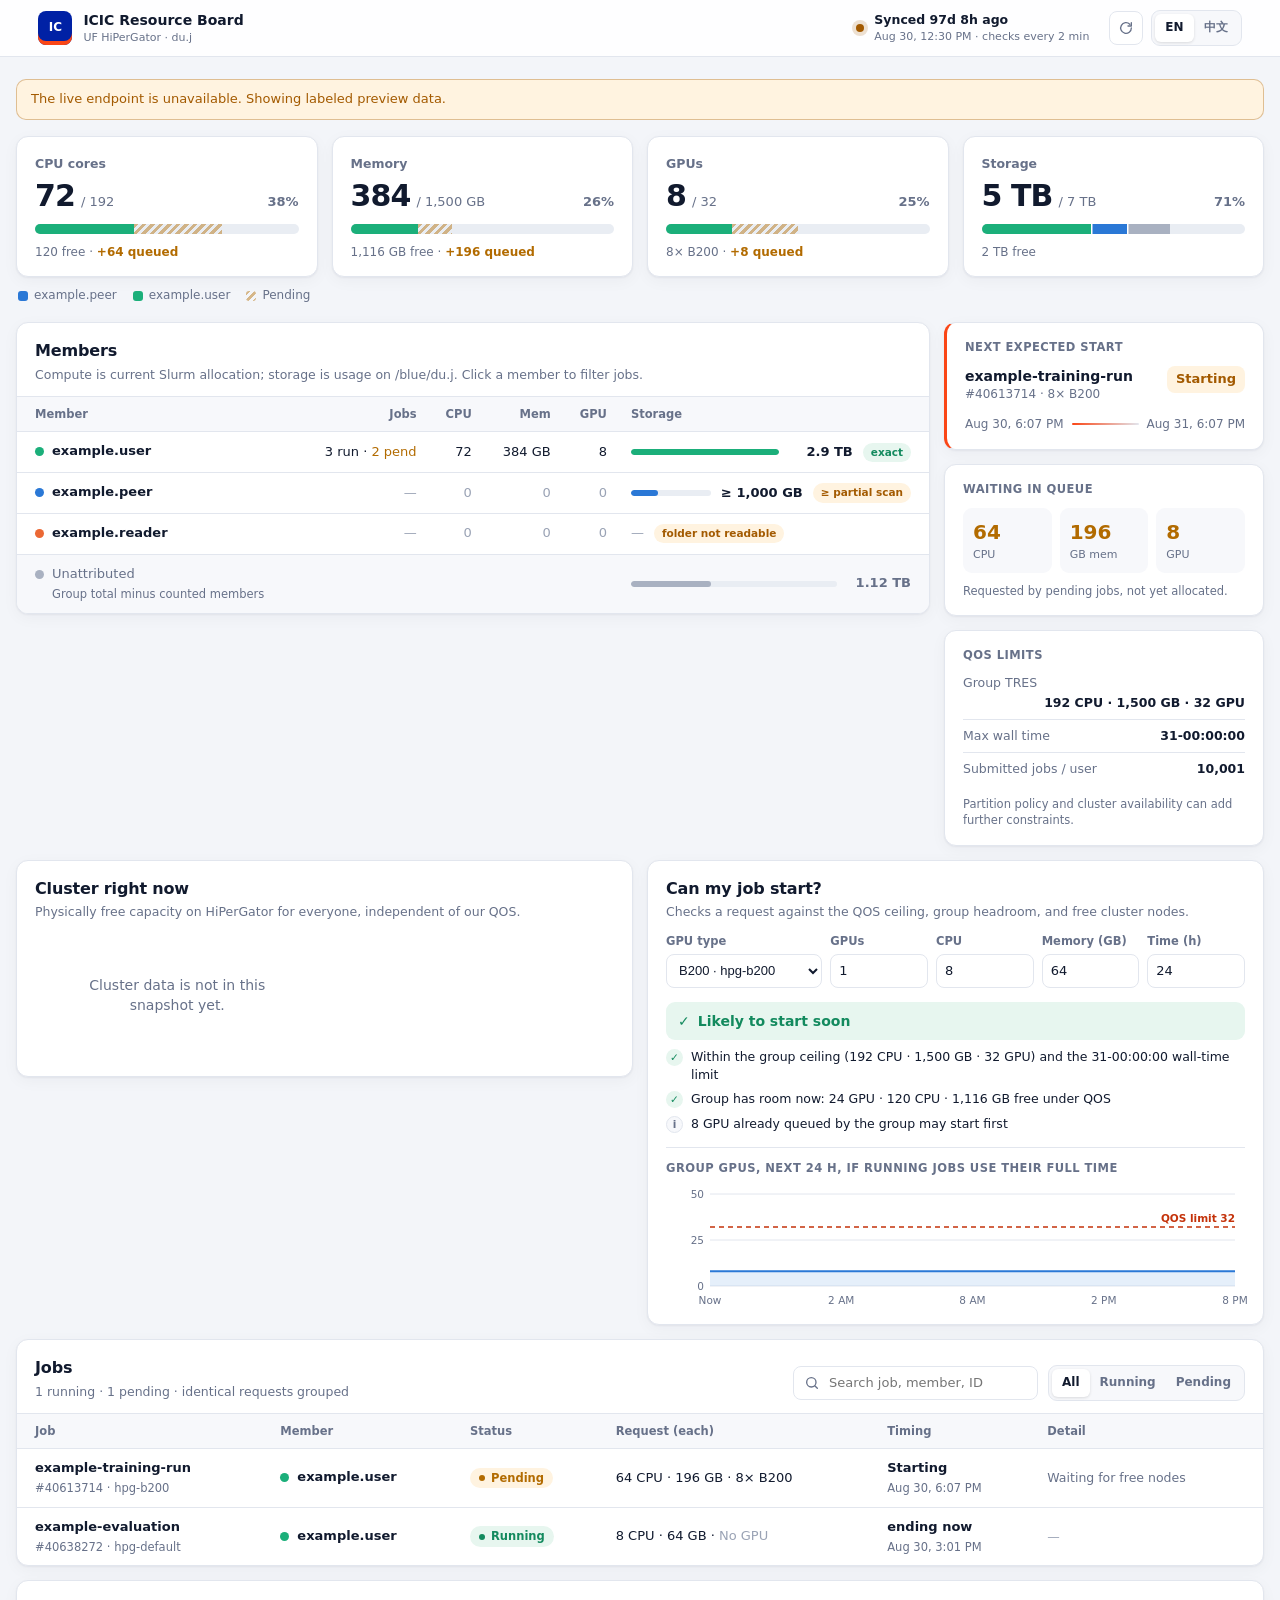
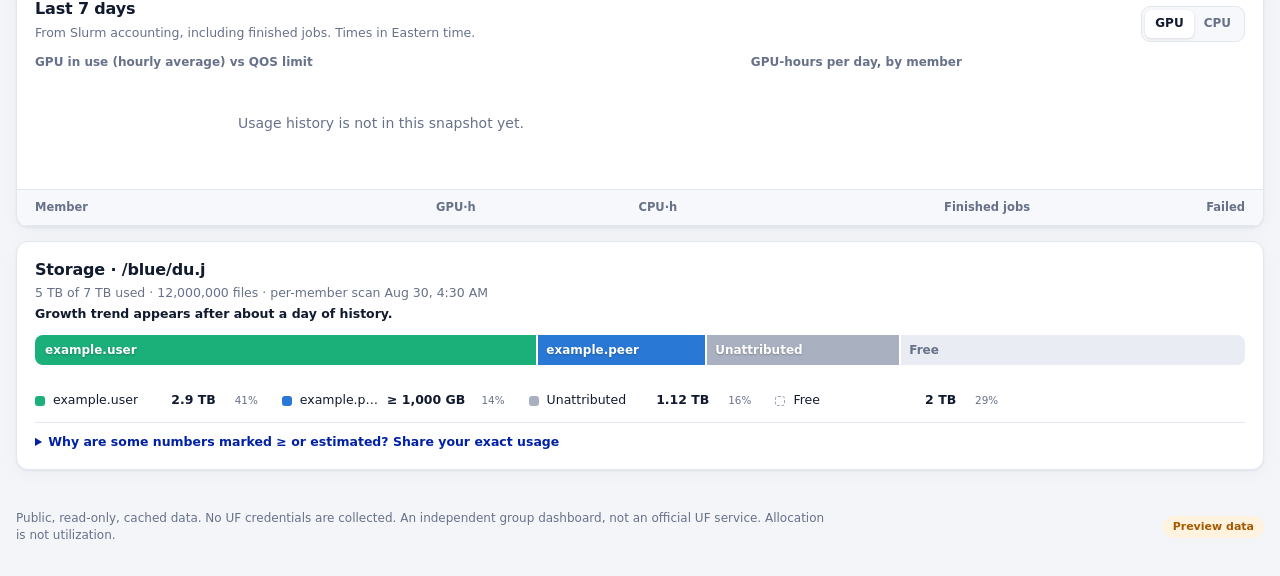
==== commit 932489a1: "Version asset URLs per deploy so browsers never mix new HTML with cached old JS/CSS Co-Authored-By: " ====
--- a/index.html
+++ b/index.html
@@ -9,7 +9,7 @@
     <meta property="og:description" content="Shared HiPerGator compute and storage visibility for the ICIC team." />
     <meta property="og:type" content="website" />
     <title>ICIC Resource Board</title>
-    <link rel="stylesheet" href="./assets/styles.css" />
+    <link rel="stylesheet" href="./assets/styles.css?v=__BUILD__" />
   </head>
   <body>
     <a class="skip-link" href="#main" data-i18n="skip">Skip to content</a>
@@ -227,7 +227,7 @@
 
     <div class="tooltip" id="tooltip" role="tooltip" hidden></div>
     <noscript>This page requires JavaScript to display the current resource snapshot.</noscript>
-    <script src="./config.js"></script>
-    <script src="./assets/app.js"></script>
+    <script src="./config.js?v=__BUILD__"></script>
+    <script src="./assets/app.js?v=__BUILD__"></script>
   </body>
 </html>
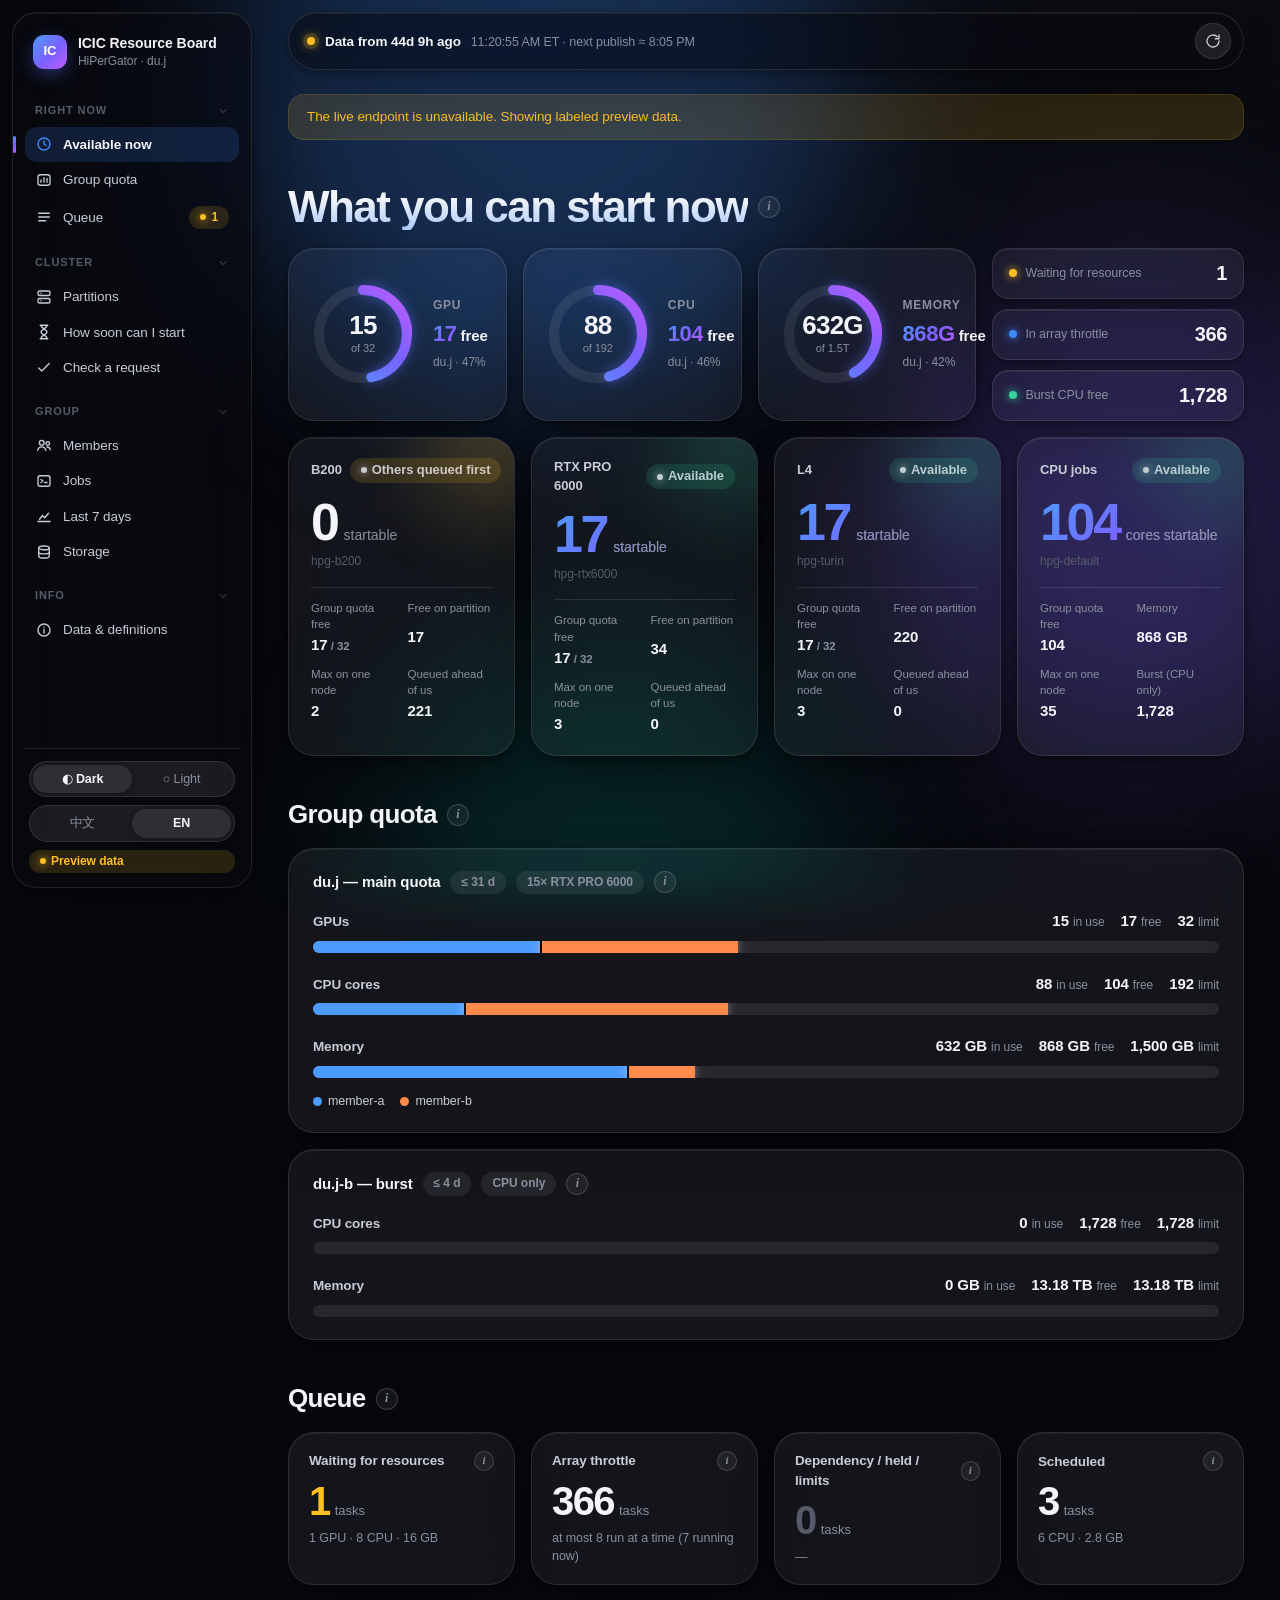
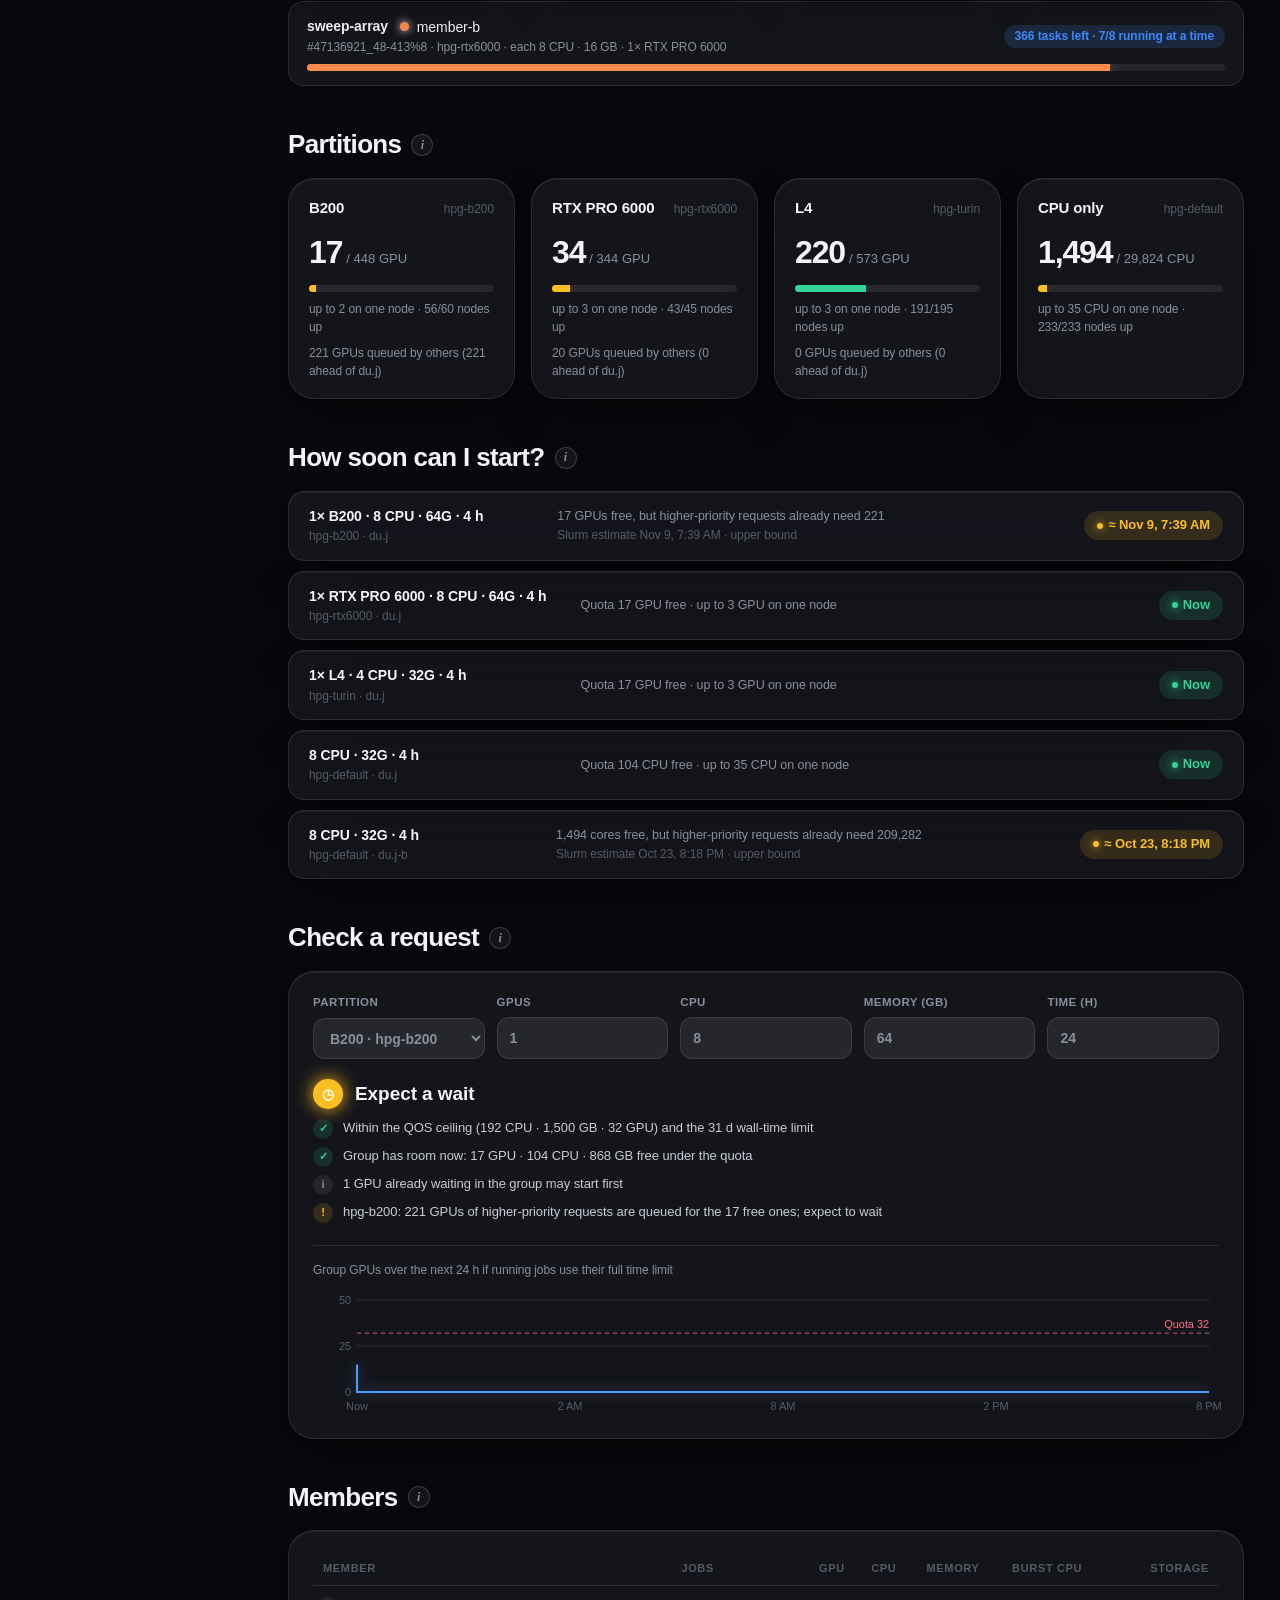
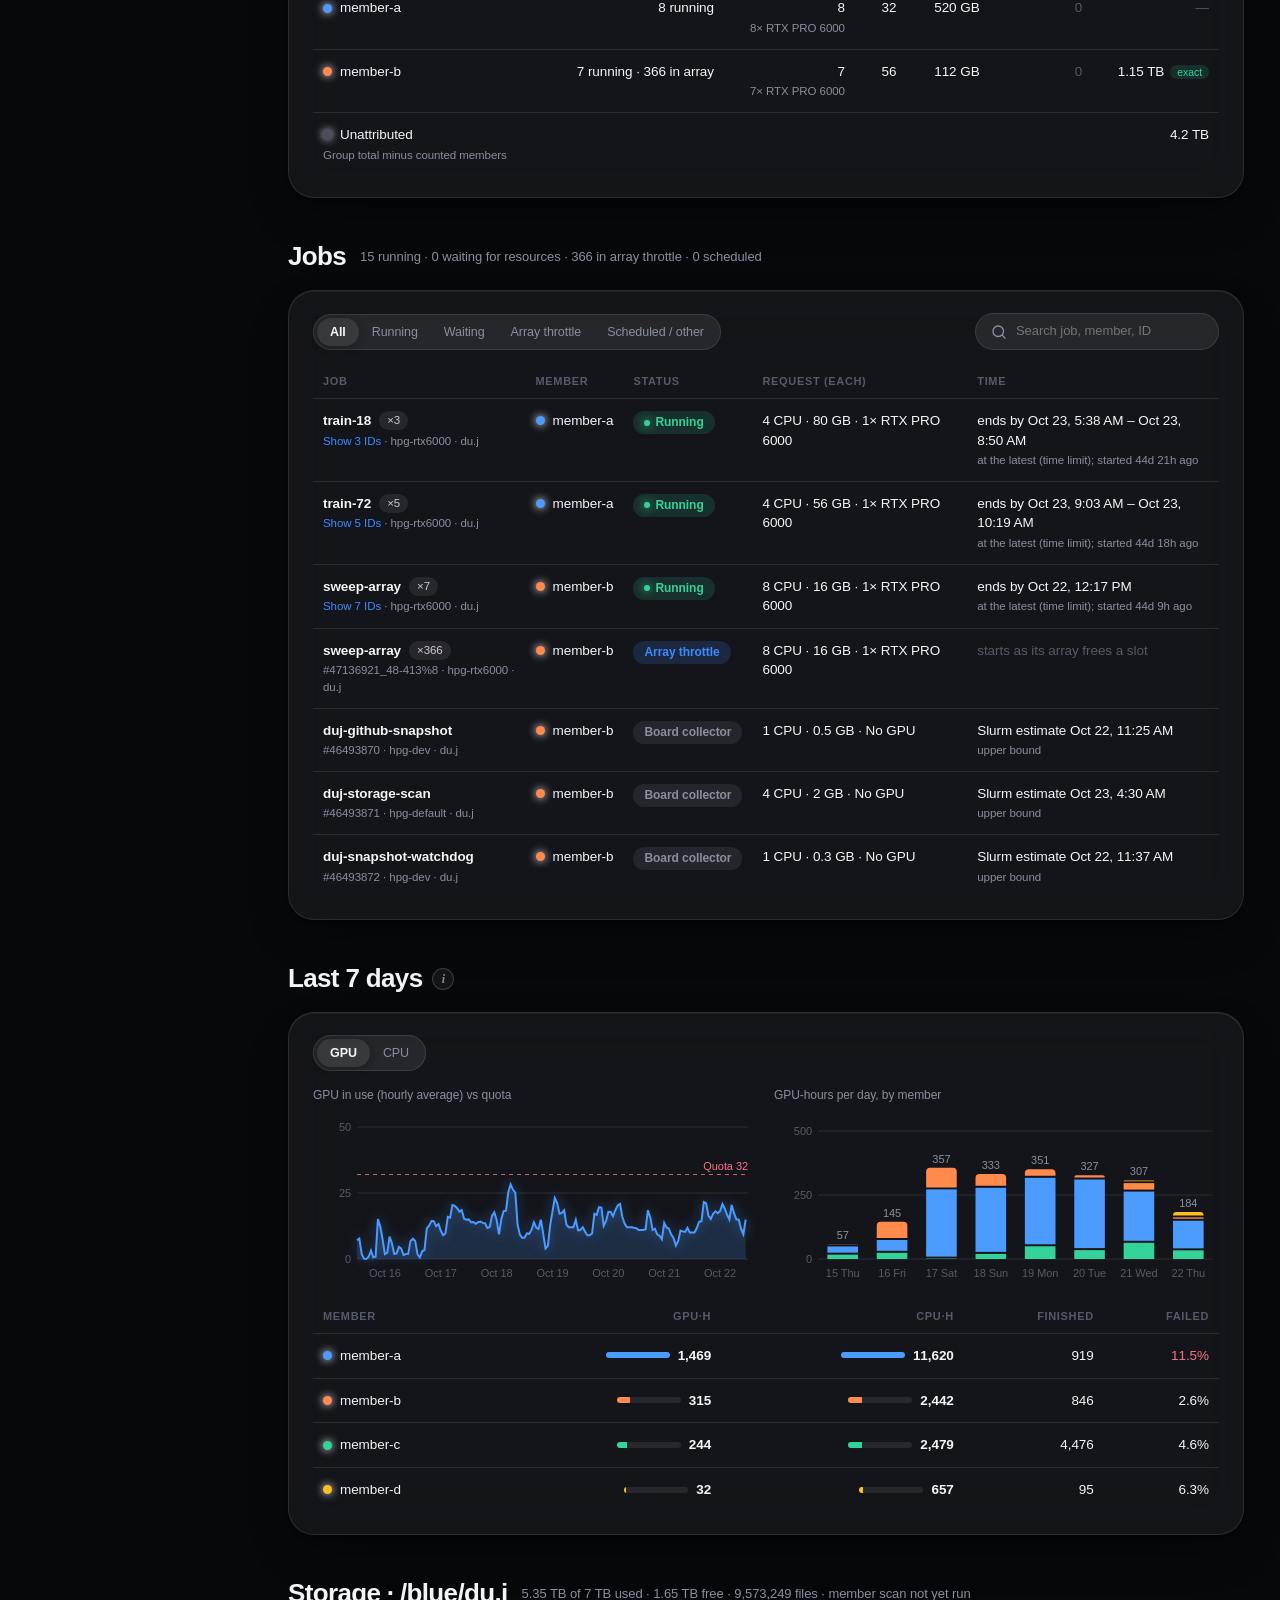
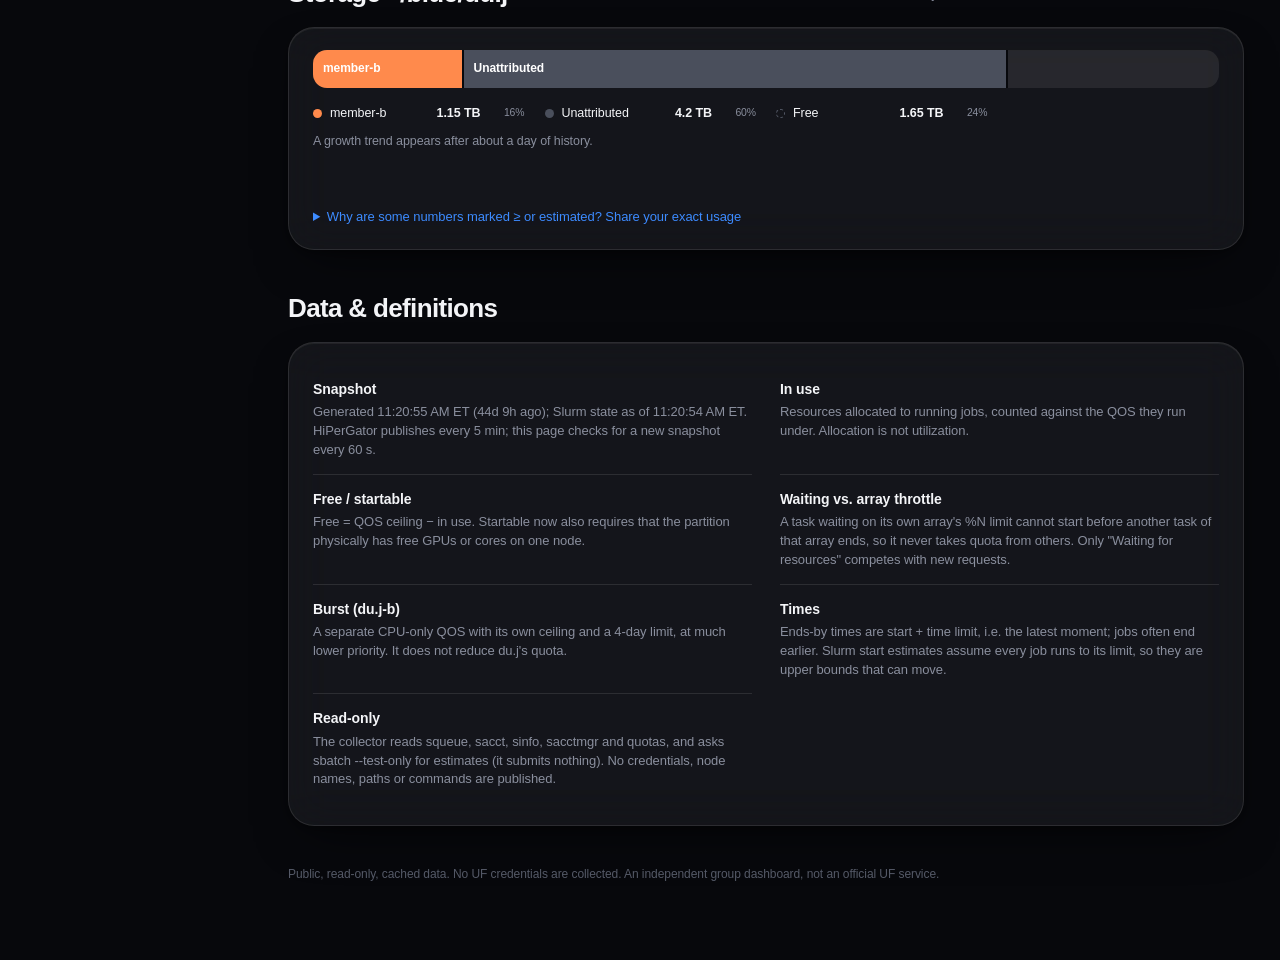
==== commit 017e28d7: "Redesign board around "what can I start now"; separate array throttle and burst Collector (schema v2" ====
--- a/index.html
+++ b/index.html
@@ -3,8 +3,9 @@
   <head>
     <meta charset="UTF-8" />
     <meta name="viewport" content="width=device-width, initial-scale=1.0" />
-    <meta name="theme-color" content="#0021a5" />
-    <meta name="description" content="A public, read-only view of ICIC shared HiPerGator compute allocations, queued requests, and /blue storage usage." />
+    <meta name="theme-color" content="#07080c" />
+    <script>try { document.documentElement.dataset.theme = localStorage.getItem("icic-resource-board:theme") || "dark"; } catch { document.documentElement.dataset.theme = "dark"; }</script>
+    <meta name="description" content="A public, read-only view of the ICIC group's HiPerGator allocation: what is in use, what is free, and how soon a job can start." />
     <meta property="og:title" content="ICIC Resource Board" />
     <meta property="og:description" content="Shared HiPerGator compute and storage visibility for the ICIC team." />
     <meta property="og:type" content="website" />
@@ -13,217 +14,231 @@
   </head>
   <body>
     <a class="skip-link" href="#main" data-i18n="skip">Skip to content</a>
-
-    <header class="site-header">
-      <a class="brand" href="./" aria-label="ICIC Resource Board home">
+    <div class="ambient" aria-hidden="true"><i></i><i></i><i></i></div>
+    <svg width="0" height="0" style="position:absolute" aria-hidden="true">
+      <symbol id="i-chevron" viewBox="0 0 24 24"><path d="m6 9 6 6 6-6" /></symbol>
+      <symbol id="i-now" viewBox="0 0 24 24"><circle cx="12" cy="12" r="8" /><path d="M12 8v4l3 2" /></symbol>
+      <symbol id="i-quota" viewBox="0 0 24 24"><rect x="4" y="5" width="16" height="14" rx="3" /><path d="M8 15v-3M12 15V9M16 15v-5" /></symbol>
+      <symbol id="i-queue" viewBox="0 0 24 24"><path d="M5 7h14M5 12h14M5 17h9" /></symbol>
+      <symbol id="i-cluster" viewBox="0 0 24 24"><rect x="4" y="4" width="16" height="6" rx="2" /><rect x="4" y="14" width="16" height="6" rx="2" /><path d="M8 7h.01M8 17h.01" /></symbol>
+      <symbol id="i-wait" viewBox="0 0 24 24"><path d="M7 3h10M7 21h10M8 3c0 5 8 5 8 9s-8 4-8 9M16 3c0 5-8 5-8 9s8 4 8 9" /></symbol>
+      <symbol id="i-plan" viewBox="0 0 24 24"><path d="m5 12 4 4 10-10" /></symbol>
+      <symbol id="i-members" viewBox="0 0 24 24"><circle cx="9" cy="9" r="3.2" /><path d="M3.5 19c.8-3 3-4.6 5.5-4.6s4.7 1.6 5.5 4.6" /><circle cx="17" cy="10" r="2.4" /><path d="M16 14.6c2.2 0 3.8 1.3 4.5 3.6" /></symbol>
+      <symbol id="i-jobs" viewBox="0 0 24 24"><rect x="4" y="5" width="16" height="14" rx="3" /><path d="m8 10 2.5 2L8 14M13 14h3" /></symbol>
+      <symbol id="i-history" viewBox="0 0 24 24"><path d="M4 18h16M6 15l4-5 3 3 5-6" /></symbol>
+      <symbol id="i-storage" viewBox="0 0 24 24"><ellipse cx="12" cy="6.5" rx="7" ry="2.5" /><path d="M5 6.5v11c0 1.4 3.1 2.5 7 2.5s7-1.1 7-2.5v-11M5 12c0 1.4 3.1 2.5 7 2.5s7-1.1 7-2.5" /></symbol>
+      <symbol id="i-about" viewBox="0 0 24 24"><circle cx="12" cy="12" r="8" /><path d="M12 11v5M12 8h.01" /></symbol>
+      <symbol id="i-refresh" viewBox="0 0 24 24"><path d="M20 12a8 8 0 1 1-2.34-5.66M20 4v5h-5" /></symbol>
+      <symbol id="i-menu" viewBox="0 0 24 24"><path d="M4 7h16M4 12h16M4 17h16" /></symbol>
+      <symbol id="i-search" viewBox="0 0 24 24"><circle cx="11" cy="11" r="7" /><path d="m20 20-3.5-3.5" /></symbol>
+    </svg>
+
+    <nav class="sidebar" id="sidebar" aria-label="Sections">
+      <a class="brand" href="#available">
         <span class="brand-mark" aria-hidden="true">IC</span>
-        <span class="brand-copy">
-          <strong>ICIC Resource Board</strong>
-          <small>UF HiPerGator · du.j</small>
-        </span>
+        <span><strong>ICIC Resource Board</strong><small>HiPerGator · du.j</small></span>
       </a>
-      <div class="sync" id="sync" aria-live="polite">
-        <i class="sync-dot"></i>
-        <span><strong id="syncAge">—</strong><small id="syncDetail">—</small></span>
-      </div>
-      <div class="header-actions">
-        <button class="icon-button" id="refreshButton" type="button" data-i18n-title="refresh" title="Refresh">
-          <svg viewBox="0 0 24 24" aria-hidden="true"><path d="M20 12a8 8 0 1 1-2.34-5.66M20 4v5h-5" /></svg>
-          <span class="sr-only" data-i18n="refresh">Refresh</span>
-        </button>
+      <div class="nav-group">
+        <button type="button" aria-expanded="true"><span data-i18n="navNow">Right now</span><svg class="icon"><use href="#i-chevron" /></svg></button>
+        <ul>
+          <li><a href="#available"><svg class="icon"><use href="#i-now" /></svg><span data-i18n="navAvailable">Available now</span></a></li>
+          <li><a href="#quota"><svg class="icon"><use href="#i-quota" /></svg><span data-i18n="navQuota">Group quota</span></a></li>
+          <li><a href="#queue"><svg class="icon"><use href="#i-queue" /></svg><span data-i18n="navQueue">Queue</span><span class="badge" id="navQueueBadge" hidden></span></a></li>
+        </ul>
+      </div>
+      <div class="nav-group">
+        <button type="button" aria-expanded="true"><span data-i18n="navCluster">Cluster</span><svg class="icon"><use href="#i-chevron" /></svg></button>
+        <ul>
+          <li><a href="#cluster"><svg class="icon"><use href="#i-cluster" /></svg><span data-i18n="navPartitions">Partitions</span></a></li>
+          <li><a href="#wait"><svg class="icon"><use href="#i-wait" /></svg><span data-i18n="navWait">How soon can I start</span></a></li>
+          <li><a href="#planner"><svg class="icon"><use href="#i-plan" /></svg><span data-i18n="navPlanner">Check a request</span></a></li>
+        </ul>
+      </div>
+      <div class="nav-group">
+        <button type="button" aria-expanded="true"><span data-i18n="navGroup">Group</span><svg class="icon"><use href="#i-chevron" /></svg></button>
+        <ul>
+          <li><a href="#members"><svg class="icon"><use href="#i-members" /></svg><span data-i18n="navMembers">Members</span></a></li>
+          <li><a href="#jobs"><svg class="icon"><use href="#i-jobs" /></svg><span data-i18n="navJobs">Jobs</span></a></li>
+          <li><a href="#history"><svg class="icon"><use href="#i-history" /></svg><span data-i18n="navHistory">Last 7 days</span></a></li>
+          <li><a href="#storage"><svg class="icon"><use href="#i-storage" /></svg><span data-i18n="navStorage">Storage</span></a></li>
+        </ul>
+      </div>
+      <div class="nav-group">
+        <button type="button" aria-expanded="true"><span data-i18n="navInfo">Info</span><svg class="icon"><use href="#i-chevron" /></svg></button>
+        <ul>
+          <li><a href="#about"><svg class="icon"><use href="#i-about" /></svg><span data-i18n="navAbout">Data &amp; definitions</span></a></li>
+        </ul>
+      </div>
+      <div class="sidebar-foot">
+        <div class="segmented" role="group" aria-label="Theme">
+          <button type="button" data-theme-set="dark">◐ Dark</button>
+          <button type="button" data-theme-set="light">○ Light</button>
+        </div>
         <div class="segmented" role="group" aria-label="Language">
+          <button type="button" data-lang="zh" aria-pressed="false">中文</button>
           <button type="button" data-lang="en" aria-pressed="true">EN</button>
-          <button type="button" data-lang="zh" aria-pressed="false">中文</button>
         </div>
-      </div>
-    </header>
-
-    <main id="main">
-      <div id="notice" class="notice" role="status" hidden></div>
-
-      <section class="kpis" aria-label="Resource overview">
-        <article class="kpi" id="kpiCpu"></article>
-        <article class="kpi" id="kpiMemory"></article>
-        <article class="kpi" id="kpiGpu"></article>
-        <article class="kpi" id="kpiStorage"></article>
-      </section>
-      <div class="legend" id="legend" aria-hidden="true"></div>
-
-      <div class="layout">
-        <section class="card members-card" aria-labelledby="membersTitle">
-          <header class="card-head">
-            <div>
-              <h2 id="membersTitle" data-i18n="membersTitle">Members</h2>
-              <p data-i18n="membersNote">Compute is current Slurm allocation; storage is usage on /blue/du.j. Click a member to filter jobs.</p>
-            </div>
+        <span id="sourceBadge" class="badge">—</span>
+      </div>
+    </nav>
+
+    <div class="shell">
+      <div class="topbar">
+        <button class="menu-button" id="menuButton" type="button" aria-controls="sidebar" aria-expanded="false"><svg class="icon"><use href="#i-menu" /></svg><span class="sr-only">Menu</span></button>
+        <div class="sync" id="sync" aria-live="polite">
+          <i class="sync-dot"></i>
+          <span><strong id="syncAge">—</strong> <small id="syncDetail">—</small></span>
+        </div>
+        <span class="spacer"></span>
+        <button class="icon-button" id="refreshButton" type="button" data-i18n-title="refresh" title="Refresh"><svg class="icon"><use href="#i-refresh" /></svg><span class="sr-only" data-i18n="refresh">Refresh</span></button>
+      </div>
+
+      <main id="main">
+        <div id="notice" class="notice" role="status" hidden></div>
+
+        <section class="section" id="available" aria-labelledby="availableTitle">
+          <header class="sec-head">
+            <h1 id="availableTitle" data-i18n="availableTitle">What you can start now</h1>
+            <button type="button" class="info" data-tip="availableNote" aria-label="Info">i</button>
           </header>
-          <div class="table-wrap">
-            <table class="members-table">
-              <thead><tr>
-                <th data-sort="user" data-i18n="member">Member</th>
-                <th data-sort="jobs" class="num" data-i18n="jobs">Jobs</th>
-                <th data-sort="cpu" class="num">CPU</th>
-                <th data-sort="memory_gb" class="num" data-i18n="memoryShort">Mem</th>
-                <th data-sort="gpu" class="num">GPU</th>
-                <th data-sort="storage" class="storage-col" data-i18n="storage">Storage</th>
-              </tr></thead>
-              <tbody id="membersBody"><tr><td colspan="6" class="empty" data-i18n="loading">Loading…</td></tr></tbody>
-            </table>
-          </div>
-        </section>
-
-        <aside class="side">
-          <section class="card next-card" id="nextCard" hidden>
-            <p class="label" data-i18n="nextStart">Next expected start</p>
-            <div class="next-main">
-              <div><strong id="nextName">—</strong><small id="nextMeta">—</small></div>
-              <span class="countdown" id="countdown">—</span>
-            </div>
-            <div class="next-window"><span id="nextStart">—</span><i></i><span id="nextEnd">—</span></div>
-          </section>
-
-          <section class="card">
-            <p class="label" data-i18n="queuedTitle">Waiting in queue</p>
-            <div class="stat-row">
-              <span><strong id="queuedCpu">—</strong><small>CPU</small></span>
-              <span><strong id="queuedMemory">—</strong><small data-i18n="gbMemory">GB mem</small></span>
-              <span><strong id="queuedGpu">—</strong><small>GPU</small></span>
-            </div>
-            <p class="fine" data-i18n="queuedNote">Requested by pending jobs, not yet allocated.</p>
-          </section>
-
-          <section class="card">
-            <p class="label" data-i18n="qosTitle">QOS limits</p>
-            <dl class="kv">
-              <div><dt data-i18n="groupTres">Group TRES</dt><dd id="groupTres">—</dd></div>
-              <div><dt data-i18n="maxWall">Max wall time</dt><dd id="maxWall">—</dd></div>
-              <div><dt data-i18n="jobsPerUser">Submitted jobs / user</dt><dd id="jobsPerUser">—</dd></div>
-            </dl>
-            <p class="fine" data-i18n="qosNote">Partition policy and cluster availability can add further constraints.</p>
-          </section>
-        </aside>
-      </div>
-
-
-
-      <div class="duo">
-        <section class="card" aria-labelledby="clusterTitle">
-          <header class="card-head">
-            <div>
-              <h2 id="clusterTitle" data-i18n="clusterTitle">Cluster right now</h2>
-              <p data-i18n="clusterNote">Physically free capacity on HiPerGator for everyone, independent of our QOS.</p>
-            </div>
-          </header>
-          <div class="partitions" id="partitions"></div>
-        </section>
-
-        <section class="card planner" aria-labelledby="plannerTitle">
-          <header class="card-head">
-            <div>
-              <h2 id="plannerTitle" data-i18n="plannerTitle">Can my job start?</h2>
-              <p data-i18n="plannerNote">Checks a request against the QOS ceiling, group headroom, and free cluster nodes.</p>
-            </div>
-          </header>
-          <form class="planner-form" id="plannerForm" autocomplete="off">
-            <label><span data-i18n="gpuType">GPU type</span><select id="planType"></select></label>
-            <label><span data-i18n="gpuCount">GPUs</span><input id="planGpu" type="number" min="0" max="64" step="1" value="1" /></label>
-            <label><span>CPU</span><input id="planCpu" type="number" min="1" max="512" step="1" value="8" /></label>
-            <label><span data-i18n="memGb">Memory (GB)</span><input id="planMem" type="number" min="1" max="4096" step="1" value="64" /></label>
-            <label><span data-i18n="hours">Time (h)</span><input id="planHours" type="number" min="1" max="744" step="1" value="24" /></label>
-          </form>
-          <div class="verdict" id="planVerdict"></div>
-          <ul class="checks" id="planChecks"></ul>
-          <div class="forecast">
-            <p class="label" data-i18n="forecastTitle">Group GPUs, next 24 h, if running jobs use their full time</p>
-            <div class="chart" id="forecastChart"></div>
-          </div>
-        </section>
-      </div>
-
-      <section class="card jobs-card" aria-labelledby="jobsTitle">
-        <header class="card-head">
-          <div>
-            <h2 id="jobsTitle" data-i18n="jobsTitle">Jobs</h2>
-            <p id="jobsSummary">—</p>
-          </div>
-          <div class="tools">
-            <label class="search">
-              <svg viewBox="0 0 24 24" aria-hidden="true"><circle cx="11" cy="11" r="7" /><path d="m20 20-3.5-3.5" /></svg>
-              <input id="jobSearch" type="search" data-i18n-placeholder="searchPlaceholder" placeholder="Search job, member, ID" />
-            </label>
-            <div class="segmented" role="group" aria-label="Filter jobs">
-              <button type="button" data-filter="ALL" class="active" data-i18n="all">All</button>
-              <button type="button" data-filter="RUNNING" data-i18n="running">Running</button>
-              <button type="button" data-filter="PENDING" data-i18n="pending">Pending</button>
-            </div>
-          </div>
-        </header>
-        <div class="table-wrap">
-          <table class="jobs-table">
-            <thead><tr>
-              <th data-i18n="job">Job</th><th data-i18n="member">Member</th><th data-i18n="status">Status</th>
-              <th data-i18n="request">Request (each)</th><th data-i18n="timing">Timing</th><th data-i18n="detail">Detail</th>
-            </tr></thead>
-            <tbody id="jobsBody"><tr><td colspan="6" class="empty" data-i18n="loading">Loading…</td></tr></tbody>
-          </table>
-        </div>
-      </section>
-      <section class="card history-card" aria-labelledby="historyTitle">
-        <header class="card-head">
-          <div>
-            <h2 id="historyTitle" data-i18n="historyTitle">Last 7 days</h2>
-            <p data-i18n="historyNote">From Slurm accounting, including finished jobs. Times in Eastern time.</p>
-          </div>
-          <div class="segmented" role="group" aria-label="Resource">
-            <button type="button" data-metric="gpu" class="active">GPU</button>
-            <button type="button" data-metric="cpu">CPU</button>
-          </div>
-        </header>
-        <div class="history-grid">
-          <figure>
-            <figcaption id="inUseTitle">—</figcaption>
-            <div class="chart" id="inUseChart"></div>
-          </figure>
-          <figure>
-            <figcaption id="dailyTitle">—</figcaption>
-            <div class="chart" id="dailyChart"></div>
-          </figure>
-        </div>
-        <div class="table-wrap">
-          <table class="usage-table">
-            <thead><tr>
-              <th data-i18n="member">Member</th><th class="num">GPU·h</th><th class="num">CPU·h</th>
-              <th class="num" data-i18n="finished">Finished jobs</th><th class="num" data-i18n="failedRate">Failed</th>
-            </tr></thead>
-            <tbody id="usageBody"></tbody>
-          </table>
-        </div>
-      </section>
-
-      <section class="card storage-card" id="storageCard" aria-labelledby="storageTitle">
-        <header class="card-head">
-          <div>
-            <h2 id="storageTitle" data-i18n="storageTitle">Storage · /blue/du.j</h2>
-            <p id="storageSummary">—</p>
-            <p class="trend" id="storageTrend"></p>
-          </div>
-        </header>
-        <div class="storage-bar" id="storageBar"></div>
-        <div class="chart storage-history" id="storageHistory"></div>
-        <ul class="storage-legend" id="storageLegend"></ul>
-        <details class="optin">
-          <summary data-i18n="optinSummary">Why are some numbers marked ≥ or estimated? Share your exact usage</summary>
-          <p data-i18n="optinBody">Lustre only lets each person read their own quota, so the board estimates other members from a daily scan of their folder. Folders the group cannot read are not counted. Run this once on HiPerGator to share your exact usage, which refreshes every 3 hours:</p>
-          <div class="command"><code id="optinCommand">/blue/du.j/jinjiaguo/duj-github-snapshot/report_storage.sh --install</code><button type="button" class="copy" id="copyCommand" data-i18n="copy">Copy</button></div>
-          <p class="fine" data-i18n="optinUninstall">Stop at any time with --uninstall. Only your total size and file count are shared, never paths.</p>
-        </details>
-      </section>
-    </main>
-
-    <footer>
-      <p data-i18n="footerNote">Public, read-only, cached data. No UF credentials are collected. An independent group dashboard, not an official UF service. Allocation is not utilization.</p>
-      <span id="sourceBadge" class="badge">—</span>
-    </footer>
+          <div class="hero" id="hero"></div>
+          <div class="grid cols-4" id="availableTiles"></div>
+        </section>
+
+        <section class="section" id="quota" aria-labelledby="quotaTitle">
+          <header class="sec-head"><h2 id="quotaTitle" data-i18n="quotaTitle">Group quota</h2><button type="button" class="info" data-tip="quotaSub" aria-label="Info">i</button></header>
+          <div class="card" id="mainQuota"></div>
+          <div class="card" id="burstQuota"></div>
+        </section>
+
+        <section class="section" id="queue" aria-labelledby="queueTitle">
+          <header class="sec-head"><h2 id="queueTitle" data-i18n="queueTitle">Queue</h2><button type="button" class="info" data-tip="queueSub" aria-label="Info">i</button></header>
+          <div class="grid cols-4" id="queueCards"></div>
+          <div class="arrays" id="arrayList"></div>
+        </section>
+
+        <section class="section" id="cluster" aria-labelledby="clusterTitle">
+          <header class="sec-head"><h2 id="clusterTitle" data-i18n="clusterTitle">Partitions</h2><button type="button" class="info" data-tip="clusterSub" aria-label="Info">i</button></header>
+          <div class="grid cols-4" id="partitions"></div>
+        </section>
+
+        <section class="section" id="wait" aria-labelledby="waitTitle">
+          <header class="sec-head"><h2 id="waitTitle" data-i18n="waitTitle">How soon can I start?</h2><button type="button" class="info" data-tip="waitSub" aria-label="Info">i</button></header>
+          <div class="wait-list" id="waitList"></div>
+        </section>
+
+        <section class="section" id="planner" aria-labelledby="plannerTitle">
+          <header class="sec-head"><h2 id="plannerTitle" data-i18n="plannerTitle">Check a request</h2><button type="button" class="info" data-tip="plannerSub" aria-label="Info">i</button></header>
+          <div class="card">
+            <form class="planner-form" id="plannerForm" autocomplete="off">
+              <label><span data-i18n="planPartition">Partition</span><select id="planType"></select></label>
+              <label><span data-i18n="gpuCount">GPUs</span><input id="planGpu" type="number" min="0" max="64" step="1" value="1" /></label>
+              <label><span>CPU</span><input id="planCpu" type="number" min="1" max="512" step="1" value="8" /></label>
+              <label><span data-i18n="memGb">Memory (GB)</span><input id="planMem" type="number" min="1" max="4096" step="1" value="64" /></label>
+              <label><span data-i18n="hours">Time (h)</span><input id="planHours" type="number" min="1" max="744" step="1" value="24" /></label>
+            </form>
+            <div class="verdict" id="planVerdict"></div>
+            <ul class="checks" id="planChecks"></ul>
+            <div class="forecast">
+              <p class="label" data-i18n="forecastTitle">Group GPUs over the next 24 h if running jobs use their full time limit</p>
+              <div class="chart" id="forecastChart"></div>
+            </div>
+          </div>
+        </section>
+
+        <section class="section" id="members" aria-labelledby="membersTitle">
+          <header class="sec-head"><h2 id="membersTitle" data-i18n="membersTitle">Members</h2><button type="button" class="info" data-tip="membersSub" aria-label="Info">i</button></header>
+          <div class="card">
+            <div class="table-wrap">
+              <table>
+                <thead><tr>
+                  <th data-sort="user" data-i18n="member">Member</th>
+                  <th data-sort="jobs" class="num" data-i18n="jobs">Jobs</th>
+                  <th data-sort="gpu" class="num">GPU</th>
+                  <th data-sort="cpu" class="num">CPU</th>
+                  <th data-sort="memory_gb" class="num" data-i18n="memoryShort">Memory</th>
+                  <th data-sort="burst" class="num">Burst CPU</th>
+                  <th data-sort="storage" class="num" data-i18n="storage">Storage</th>
+                </tr></thead>
+                <tbody id="membersBody"><tr><td colspan="7" class="empty" data-i18n="loading">Loading…</td></tr></tbody>
+              </table>
+            </div>
+          </div>
+        </section>
+
+        <section class="section" id="jobs" aria-labelledby="jobsTitle">
+          <header class="sec-head"><h2 id="jobsTitle" data-i18n="jobsTitle">Jobs</h2><span class="summary" id="jobsSummary">—</span></header>
+          <div class="card">
+            <div class="card-head">
+              <div class="segmented" role="group" aria-label="Filter jobs" id="jobFilters">
+                <button type="button" data-filter="ALL" class="active" data-i18n="all">All</button>
+                <button type="button" data-filter="RUNNING" data-i18n="running">Running</button>
+                <button type="button" data-filter="WAITING" data-i18n="waiting">Waiting</button>
+                <button type="button" data-filter="THROTTLED" data-i18n="throttledShort">Array throttle</button>
+                <button type="button" data-filter="OTHER" data-i18n="otherShort">Scheduled / other</button>
+              </div>
+              <label class="search"><svg class="icon"><use href="#i-search" /></svg><input id="jobSearch" type="search" data-i18n-placeholder="searchPlaceholder" placeholder="Search job, member, ID" /></label>
+            </div>
+            <div class="table-wrap">
+              <table>
+                <thead><tr>
+                  <th data-i18n="job">Job</th><th data-i18n="member">Member</th><th data-i18n="status">Status</th>
+                  <th data-i18n="request">Request (each)</th><th data-i18n="timing">Time</th>
+                </tr></thead>
+                <tbody id="jobsBody"><tr><td colspan="5" class="empty" data-i18n="loading">Loading…</td></tr></tbody>
+              </table>
+            </div>
+          </div>
+        </section>
+
+        <section class="section" id="history" aria-labelledby="historyTitle">
+          <header class="sec-head"><h2 id="historyTitle" data-i18n="historyTitle">Last 7 days</h2><button type="button" class="info" data-tip="historyNote" aria-label="Info">i</button></header>
+          <div class="card">
+            <div class="card-head">
+              <div class="segmented" role="group" aria-label="Resource">
+                <button type="button" data-metric="gpu" class="active">GPU</button>
+                <button type="button" data-metric="cpu">CPU</button>
+              </div>
+            </div>
+            <div class="grid cols-2">
+              <figure><figcaption id="inUseTitle">—</figcaption><div class="chart" id="inUseChart"></div></figure>
+              <figure><figcaption id="dailyTitle">—</figcaption><div class="chart" id="dailyChart"></div></figure>
+            </div>
+            <div class="table-wrap" style="margin-top:18px">
+              <table>
+                <thead><tr>
+                  <th data-i18n="member">Member</th><th class="num">GPU·h</th><th class="num">CPU·h</th>
+                  <th class="num" data-i18n="finished">Finished</th><th class="num" data-i18n="failedRate">Failed</th>
+                </tr></thead>
+                <tbody id="usageBody"></tbody>
+              </table>
+            </div>
+          </div>
+        </section>
+
+        <section class="section" id="storage" aria-labelledby="storageTitle">
+          <header class="sec-head"><h2 id="storageTitle" data-i18n="storageTitle">Storage · /blue/du.j</h2><span class="summary" id="storageSummary">—</span></header>
+          <div class="card">
+            <div class="storage-bar" id="storageBar"></div>
+            <ul class="storage-legend" id="storageLegend"></ul>
+            <p class="fine" id="storageTrend"></p>
+            <div class="chart" id="storageHistory"></div>
+            <details class="optin">
+              <summary data-i18n="optinSummary">Why are some numbers marked ≥ or estimated? Share your exact usage</summary>
+              <p data-i18n="optinBody">Lustre only lets each person read their own quota, so the board estimates other members from a daily scan of their folder. Folders the group cannot read are not counted. Run this once on HiPerGator to share your exact usage, which refreshes every 3 hours:</p>
+              <div class="command"><code id="optinCommand">/blue/du.j/jinjiaguo/duj-github-snapshot/report_storage.sh --install</code><button type="button" class="copy" id="copyCommand" data-i18n="copy">Copy</button></div>
+              <p class="fine" data-i18n="optinUninstall">Stop at any time with --uninstall. Only your total size and file count are shared, never paths.</p>
+            </details>
+          </div>
+        </section>
+
+        <section class="section" id="about" aria-labelledby="aboutTitle">
+          <header class="sec-head"><h2 id="aboutTitle" data-i18n="aboutTitle">Data &amp; definitions</h2></header>
+          <div class="card"><dl class="defs" id="aboutDefs"></dl></div>
+          <footer><p data-i18n="footerNote">Public, read-only, cached data. No UF credentials are collected. An independent group dashboard, not an official UF service. Allocation is not utilization.</p></footer>
+        </section>
+      </main>
+    </div>
 
     <div class="tooltip" id="tooltip" role="tooltip" hidden></div>
     <noscript>This page requires JavaScript to display the current resource snapshot.</noscript>
--- a/assets/styles.css
+++ b/assets/styles.css
@@ -1,373 +1,416 @@
-:root {
+/* Dark by default (data-theme set before first paint in index.html); light is the alternate. */
+:root, :root[data-theme="dark"] {
+  color-scheme: dark;
+  --bg: #07080c;
+  --bg-2: #0c0e14;
+  --glass: rgba(255, 255, 255, .055);
+  --glass-2: rgba(255, 255, 255, .085);
+  --glass-line: rgba(255, 255, 255, .10);
+  --glass-hi: rgba(255, 255, 255, .16);
+  --ink: #f4f5f8;
+  --ink-2: #c9ccd6;
+  --muted: #8a8f9e;
+  --faint: #565b69;
+  --track: rgba(255, 255, 255, .08);
+  --accent: #3d8bff;
+  --accent-2: #7b61ff;
+  --accent-soft: rgba(61, 139, 255, .16);
+  --grad: linear-gradient(135deg, #4c9bff 0%, #7b61ff 55%, #c25cff 100%);
+  --ok: #34d399; --ok-bg: rgba(52, 211, 153, .14);
+  --warn: #fbbf24; --warn-bg: rgba(251, 191, 36, .14);
+  --bad: #fb7185; --bad-bg: rgba(251, 113, 133, .15);
+  --info-bg: rgba(255, 255, 255, .07);
+  --unattributed: #4a4f5c;
+  --shadow: 0 1px 0 rgba(255, 255, 255, .06) inset, 0 20px 50px -20px rgba(0, 0, 0, .7), 0 2px 8px rgba(0, 0, 0, .35);
+  --shadow-hover: 0 1px 0 rgba(255, 255, 255, .08) inset, 0 30px 70px -24px rgba(31, 92, 255, .35), 0 4px 14px rgba(0, 0, 0, .4);
+  --nav-bg: rgba(10, 11, 16, .62);
+  --blob-1: rgba(61, 139, 255, .28); --blob-2: rgba(123, 97, 255, .22); --blob-3: rgba(0, 196, 180, .14);
+  --radius: 26px;
+  --radius-sm: 16px;
+  --sidebar: 252px;
+  --m0: #4c9bff; --m1: #ff8a4c; --m2: #34d399; --m3: #fbbf24;
+  --m4: #f472b6; --m5: #a78bfa; --m6: #22d3ee; --m7: #c4a484;
+}
+:root[data-theme="light"] {
   color-scheme: light;
-  --brand: #0021a5;
-  --accent: #fa4616;
-  --bg: #f3f5f9;
-  --surface: #ffffff;
-  --surface-2: #f7f8fb;
-  --ink: #111a2e;
-  --muted: #677189;
-  --faint: #9aa3b5;
-  --line: #e2e6ee;
-  --track: #e9edf3;
-  --ok: #138a5e;
-  --ok-bg: #e7f6ef;
-  --warn: #a35a00;
-  --warn-bg: #fff3e0;
-  --danger: #c4320a;
-  --danger-bg: #fdece6;
-  --pending: #b26b00;
-  --unattributed: #a9b1c1;
-  --shadow: 0 1px 2px rgba(17, 26, 46, .05), 0 4px 16px rgba(17, 26, 46, .04);
-  /* Member colors: validated categorical palette (light surface), fixed order. */
-  --m0: #2a78d6; --m1: #eb6834; --m2: #1baf7a; --m3: #eda100;
-  --m4: #e87ba4; --m5: #008300; --m6: #4a3aa7; --m7: #e34948;
-  --radius: 12px;
-}
-
-@media (prefers-color-scheme: dark) {
-  :root:not([data-theme="light"]) {
-    color-scheme: dark;
-    --brand: #7b93ff;
-    --bg: #0d1220;
-    --surface: #151b2c;
-    --surface-2: #1b2236;
-    --ink: #e7ebf4;
-    --muted: #98a2b8;
-    --faint: #6b7590;
-    --line: #262f46;
-    --track: #232b40;
-    --ok: #4cd29a;
-    --ok-bg: #12352a;
-    --warn: #f3b25b;
-    --warn-bg: #3a2a12;
-    --danger: #ff8a65;
-    --danger-bg: #3d1d14;
-    --pending: #f3b25b;
-    --unattributed: #59627a;
-    --shadow: none;
-    --m0: #3987e5; --m1: #d95926; --m2: #199e70; --m3: #c98500;
-    --m4: #d55181; --m5: #008300; --m6: #9085e9; --m7: #e66767;
-  }
+  --bg: #eef0f5;
+  --bg-2: #f6f7fa;
+  --glass: rgba(255, 255, 255, .72);
+  --glass-2: rgba(255, 255, 255, .9);
+  --glass-line: rgba(15, 23, 42, .07);
+  --glass-hi: rgba(15, 23, 42, .12);
+  --ink: #0d1020;
+  --ink-2: #353a4a;
+  --muted: #6b7083;
+  --faint: #a3a7b6;
+  --track: rgba(15, 23, 42, .07);
+  --accent: #1f6bff;
+  --accent-soft: rgba(31, 107, 255, .1);
+  --ok: #0f9f6e; --ok-bg: rgba(15, 159, 110, .1);
+  --warn: #c27c00; --warn-bg: rgba(194, 124, 0, .1);
+  --bad: #e11d48; --bad-bg: rgba(225, 29, 72, .09);
+  --info-bg: rgba(15, 23, 42, .05);
+  --unattributed: #c3c6d0;
+  --shadow: 0 1px 0 rgba(255, 255, 255, .9) inset, 0 18px 40px -18px rgba(30, 41, 80, .25), 0 2px 6px rgba(30, 41, 80, .06);
+  --shadow-hover: 0 1px 0 rgba(255, 255, 255, .9) inset, 0 28px 60px -22px rgba(31, 107, 255, .3), 0 4px 12px rgba(30, 41, 80, .08);
+  --nav-bg: rgba(255, 255, 255, .62);
+  --blob-1: rgba(61, 139, 255, .22); --blob-2: rgba(123, 97, 255, .16); --blob-3: rgba(0, 196, 180, .12);
+  --m0: #1f6bff; --m1: #f26b21; --m2: #0f9f6e; --m3: #d99a00;
+  --m4: #db2777; --m5: #7c3aed; --m6: #0891b2; --m7: #8b6b4a;
 }
 
 * { box-sizing: border-box; }
-html { scroll-behavior: smooth; }
+html { scroll-behavior: smooth; scroll-padding-top: 80px; background: var(--bg); }
 body {
-  margin: 0; background: var(--bg); color: var(--ink);
-  font-family: Inter, ui-sans-serif, system-ui, -apple-system, BlinkMacSystemFont, "Segoe UI", "Noto Sans SC", "PingFang SC", sans-serif;
-  font-size: 14px; line-height: 1.45; -webkit-font-smoothing: antialiased;
-  font-variant-numeric: tabular-nums;
-}
-button, input { font: inherit; color: inherit; }
-button:focus-visible, a:focus-visible, input:focus-visible, tr:focus-visible, summary:focus-visible {
-  outline: 2px solid var(--accent); outline-offset: 2px;
-}
+  margin: 0; min-height: 100vh; background: transparent; color: var(--ink);
+  font-family: "Inter", -apple-system, BlinkMacSystemFont, "SF Pro Display", "Segoe UI", "PingFang SC", "Hiragino Sans GB",
+    "Noto Sans SC", "Microsoft YaHei", Arial, sans-serif;
+  font-size: 14px; line-height: 1.45; letter-spacing: -.005em;
+  -webkit-font-smoothing: antialiased; font-variant-numeric: tabular-nums;
+}
+button, input, select { font: inherit; color: inherit; letter-spacing: inherit; }
+button { cursor: pointer; }
+:focus-visible { outline: 2px solid var(--accent); outline-offset: 2px; border-radius: 8px; }
 i { font-style: normal; }
-.icon-button svg, .search svg { width: 16px; height: 16px; fill: none; stroke: currentColor; stroke-width: 2; stroke-linecap: round; stroke-linejoin: round; }
+svg.icon { width: 18px; height: 18px; fill: none; stroke: currentColor; stroke-width: 1.8; stroke-linecap: round; stroke-linejoin: round; flex: none; }
 .sr-only { position: absolute; width: 1px; height: 1px; overflow: hidden; clip: rect(0 0 0 0); white-space: nowrap; }
-.skip-link { position: fixed; left: 16px; top: -60px; z-index: 100; padding: 10px 14px; background: var(--surface); color: var(--brand); }
+.skip-link { position: fixed; left: 16px; top: -60px; z-index: 100; padding: 10px 14px; background: var(--glass-2); color: var(--accent); border-radius: 12px; }
 .skip-link:focus { top: 12px; }
 
-/* ---------- Header ---------- */
-.site-header {
-  position: sticky; top: 0; z-index: 30; display: flex; align-items: center; gap: 20px;
-  padding: 10px clamp(16px, 3vw, 40px); background: color-mix(in srgb, var(--surface) 88%, transparent);
-  border-bottom: 1px solid var(--line); backdrop-filter: blur(14px);
-}
-.brand { display: flex; align-items: center; gap: 11px; color: inherit; text-decoration: none; }
+/* Ambient glow behind everything */
+.ambient { position: fixed; inset: 0; z-index: -1; overflow: hidden; pointer-events: none; background: radial-gradient(1200px 800px at 80% -10%, var(--bg-2), var(--bg) 60%); }
+.ambient i { position: absolute; border-radius: 50%; filter: blur(90px); animation: drift 26s ease-in-out infinite alternate; }
+.ambient i:nth-child(1) { width: 620px; height: 620px; left: 18%; top: -220px; background: var(--blob-1); }
+.ambient i:nth-child(2) { width: 520px; height: 520px; right: -120px; top: 28%; background: var(--blob-2); animation-delay: -8s; }
+.ambient i:nth-child(3) { width: 460px; height: 460px; left: 30%; bottom: -200px; background: var(--blob-3); animation-delay: -16s; }
+@keyframes drift { to { transform: translate3d(60px, 40px, 0) scale(1.08); } }
+@media (prefers-reduced-motion: reduce) { .ambient i { animation: none; } html { scroll-behavior: auto; } }
+
+/* Glass surfaces */
+.glass, .card, .tile, .qcard, .part, .wait-row, .ring-card, .stat {
+  background: var(--glass); border: 1px solid var(--glass-line); border-radius: var(--radius);
+  backdrop-filter: blur(22px) saturate(140%); -webkit-backdrop-filter: blur(22px) saturate(140%);
+  box-shadow: var(--shadow);
+}
+.tile, .qcard, .part, .ring-card { transition: transform .25s ease, box-shadow .25s ease, border-color .25s ease; }
+.tile:hover, .qcard:hover, .part:hover, .ring-card:hover { transform: translateY(-3px); box-shadow: var(--shadow-hover); border-color: var(--glass-hi); }
+
+/* ---------- Sidebar ---------- */
+.sidebar {
+  position: fixed; inset: 12px auto 12px 12px; width: calc(var(--sidebar) - 12px); z-index: 40;
+  display: flex; flex-direction: column; gap: 4px; padding: 20px 12px 14px;
+  background: var(--nav-bg); backdrop-filter: blur(26px) saturate(160%); -webkit-backdrop-filter: blur(26px) saturate(160%);
+  border: 1px solid var(--glass-line); border-radius: 24px; box-shadow: var(--shadow); overflow-y: auto;
+}
+.brand { display: flex; align-items: center; gap: 11px; padding: 0 8px 16px; color: inherit; text-decoration: none; }
 .brand-mark {
-  width: 34px; height: 34px; display: grid; place-items: center; border-radius: 8px; color: #fff;
-  background: #0021a5; font-size: 12px; font-weight: 800; box-shadow: inset 0 -4px 0 var(--accent);
-}
-.brand-copy strong, .brand-copy small { display: block; }
-.brand-copy strong { font-size: 14px; }
-.brand-copy small { color: var(--muted); font-size: 11px; }
-.sync { display: flex; align-items: center; gap: 10px; margin-left: auto; }
-.sync strong, .sync small { display: block; }
-.sync strong { font-size: 12.5px; font-weight: 650; }
-.sync small { color: var(--muted); font-size: 11px; }
-.sync-dot { width: 8px; height: 8px; border-radius: 50%; background: var(--ok); box-shadow: 0 0 0 4px color-mix(in srgb, var(--ok) 18%, transparent); animation: pulse 2.4s ease-in-out infinite; }
-.sync.is-stale .sync-dot { background: var(--warn); box-shadow: 0 0 0 4px color-mix(in srgb, var(--warn) 18%, transparent); animation: none; }
-@keyframes pulse { 50% { box-shadow: 0 0 0 7px color-mix(in srgb, var(--ok) 0%, transparent); } }
-.header-actions { display: flex; align-items: center; gap: 8px; }
-.icon-button {
-  width: 34px; height: 34px; display: grid; place-items: center; border: 1px solid var(--line);
-  border-radius: 8px; background: var(--surface); color: var(--muted); cursor: pointer;
-}
-.icon-button:hover { color: var(--ink); border-color: var(--faint); }
-.icon-button.loading svg { animation: spin .8s linear infinite; }
+  width: 34px; height: 34px; border-radius: 11px; display: grid; place-items: center; flex: none;
+  background: var(--grad); color: #fff; font-weight: 700; font-size: 13px; letter-spacing: 0;
+  box-shadow: 0 6px 20px -4px rgba(91, 110, 255, .6);
+}
+.brand strong { display: block; font-size: 14px; font-weight: 650; }
+.brand small { display: block; color: var(--muted); font-size: 12px; }
+.nav-group { margin: 6px 0 2px; }
+.nav-group > button {
+  width: 100%; display: flex; align-items: center; justify-content: space-between; gap: 8px;
+  padding: 6px 10px; border: 0; background: none; color: var(--faint);
+  font-size: 11px; font-weight: 650; letter-spacing: .08em; text-transform: uppercase;
+}
+.nav-group > button svg { width: 12px; height: 12px; transition: transform .2s ease; }
+.nav-group.collapsed > button svg { transform: rotate(-90deg); }
+.nav-group.collapsed ul { display: none; }
+.nav-group ul { list-style: none; margin: 2px 0 0; padding: 0; }
+.nav-group a {
+  position: relative; display: flex; align-items: center; gap: 10px; padding: 8px 10px; border-radius: 12px;
+  color: var(--ink-2); text-decoration: none; font-size: 13.5px; transition: background .2s ease, color .2s ease;
+}
+.nav-group a:hover { background: var(--track); color: var(--ink); }
+.nav-group a.active { background: var(--accent-soft); color: var(--ink); font-weight: 550; }
+.nav-group a.active::before { content: ""; position: absolute; left: -12px; top: 9px; bottom: 9px; width: 3px; border-radius: 3px; background: var(--grad); }
+.nav-group a.active svg { color: var(--accent); }
+.nav-group a .badge { margin-left: auto; }
+.sidebar-foot { margin-top: auto; display: grid; gap: 8px; padding: 12px 4px 0; border-top: 1px solid var(--glass-line); }
+.sidebar-foot .segmented { display: flex; } .sidebar-foot .segmented button { flex: 1; }
+
+.segmented { display: inline-flex; padding: 3px; border-radius: 999px; background: var(--track); border: 1px solid var(--glass-line); }
+.segmented button { border: 0; background: none; padding: 5px 13px; border-radius: 999px; font-size: 12.5px; color: var(--muted); transition: all .2s ease; white-space: nowrap; }
+.segmented button:hover { color: var(--ink); }
+.segmented button.active { background: var(--glass-2); color: var(--ink); box-shadow: 0 2px 10px rgba(0, 0, 0, .25); font-weight: 550; }
+
+.badge { display: inline-flex; align-items: center; gap: 5px; padding: 2px 10px; border-radius: 999px; font-size: 12px; font-weight: 550; background: var(--info-bg); color: var(--muted); white-space: nowrap; border: 1px solid transparent; }
+.badge.ok { background: var(--ok-bg); color: var(--ok); }
+.badge.warn { background: var(--warn-bg); color: var(--warn); }
+.badge.bad { background: var(--bad-bg); color: var(--bad); }
+.badge.accent { background: var(--accent-soft); color: var(--accent); }
+.badge.ok::before, .badge.warn::before, .badge.bad::before { content: ""; width: 6px; height: 6px; border-radius: 50%; background: currentColor; box-shadow: 0 0 8px currentColor; }
+
+/* ---------- Top bar ---------- */
+.shell { margin-left: var(--sidebar); min-height: 100vh; }
+.topbar {
+  position: sticky; top: 12px; z-index: 30; display: flex; align-items: center; gap: 14px;
+  margin: 12px clamp(16px, 3vw, 36px) 0; padding: 10px 12px 10px 18px; border-radius: 999px;
+  background: var(--nav-bg); backdrop-filter: blur(26px) saturate(160%); -webkit-backdrop-filter: blur(26px) saturate(160%);
+  border: 1px solid var(--glass-line); box-shadow: var(--shadow);
+}
+.menu-button { display: none; border: 0; background: none; padding: 6px; margin-left: -6px; border-radius: 10px; }
+.sync { display: flex; align-items: center; gap: 10px; min-width: 0; }
+.sync-dot { width: 8px; height: 8px; border-radius: 50%; background: var(--ok); flex: none; box-shadow: 0 0 0 4px var(--ok-bg), 0 0 12px var(--ok); animation: pulse 2.4s ease-in-out infinite; }
+.sync.is-stale .sync-dot { background: var(--warn); box-shadow: 0 0 0 4px var(--warn-bg), 0 0 12px var(--warn); }
+@keyframes pulse { 50% { box-shadow: 0 0 0 7px transparent, 0 0 16px var(--ok); } }
+.sync strong { font-weight: 600; font-size: 13.5px; }
+.sync small { color: var(--muted); font-size: 12.5px; margin-left: 6px; }
+.topbar .spacer { flex: 1; }
+.icon-button { display: inline-grid; place-items: center; width: 36px; height: 36px; border: 1px solid var(--glass-line); border-radius: 50%; background: var(--glass-2); color: var(--ink-2); transition: all .2s ease; }
+.icon-button:hover { color: var(--ink); box-shadow: 0 0 0 4px var(--accent-soft); }
+.icon-button.loading svg { animation: spin 1s linear infinite; }
 @keyframes spin { to { transform: rotate(360deg); } }
-.segmented { display: inline-flex; padding: 3px; border: 1px solid var(--line); border-radius: 9px; background: var(--surface-2); }
-.segmented button { padding: 5px 10px; border: 0; border-radius: 6px; background: transparent; color: var(--muted); cursor: pointer; font-size: 12px; font-weight: 650; }
-.segmented button:hover { color: var(--ink); }
-.segmented button.active { background: var(--surface); color: var(--ink); box-shadow: 0 1px 3px rgba(0, 0, 0, .12); }
-
-/* ---------- Layout ---------- */
-main { width: min(1400px, 100% - 32px); margin: 0 auto; padding: 22px 0 40px; }
-.notice { margin-bottom: 16px; padding: 10px 14px; border: 1px solid color-mix(in srgb, var(--warn) 35%, transparent); border-radius: 10px; color: var(--warn); background: var(--warn-bg); font-size: 13px; }
-.card { background: var(--surface); border: 1px solid var(--line); border-radius: var(--radius); box-shadow: var(--shadow); }
-.card-head { display: flex; align-items: flex-end; justify-content: space-between; gap: 16px; flex-wrap: wrap; padding: 16px 18px 12px; }
-.card-head h2 { margin: 0; font-size: 16px; letter-spacing: -.01em; }
-.card-head p { margin: 3px 0 0; color: var(--muted); font-size: 12.5px; }
-.label { margin: 0 0 10px; color: var(--muted); font-size: 11.5px; font-weight: 650; letter-spacing: .04em; text-transform: uppercase; }
-.fine { margin: 10px 0 0; color: var(--muted); font-size: 11.5px; }
+
+/* ---------- Content ---------- */
+main { padding: 6px clamp(16px, 3vw, 36px) 64px; max-width: 1280px; }
+.notice { margin: 18px 0 0; padding: 12px 18px; border-radius: var(--radius-sm); background: var(--warn-bg); color: var(--warn); font-size: 13.5px; border: 1px solid var(--warn-bg); }
+.section { padding-top: 44px; }
+.sec-head { display: flex; align-items: center; gap: 10px; margin-bottom: 18px; flex-wrap: wrap; }
+h1 { margin: 0; font-size: clamp(30px, 4vw, 44px); line-height: 1.05; font-weight: 750; letter-spacing: -.035em;
+  background: linear-gradient(180deg, var(--ink) 30%, color-mix(in srgb, var(--ink) 60%, var(--accent))); -webkit-background-clip: text; background-clip: text; color: transparent; }
+h2 { margin: 0; font-size: clamp(21px, 2.4vw, 26px); line-height: 1.15; font-weight: 700; letter-spacing: -.025em; }
+h3 { margin: 0; font-size: 15px; font-weight: 600; letter-spacing: -.01em; }
+.summary { color: var(--muted); font-size: 13px; margin-left: 4px; }
+.info {
+  width: 22px; height: 22px; border-radius: 50%; border: 1px solid var(--glass-hi); background: var(--glass);
+  color: var(--muted); font-size: 12px; font-weight: 700; font-family: Georgia, serif; font-style: italic; display: inline-grid; place-items: center; padding: 0;
+  transition: all .2s ease;
+}
+.info:hover, .info:focus-visible { color: var(--ink); border-color: var(--accent); box-shadow: 0 0 0 4px var(--accent-soft); }
+.fine { margin: 10px 0 0; color: var(--muted); font-size: 12.5px; }
+
+.card { padding: 22px 24px; }
+.card + .card { margin-top: 16px; }
+.card-head { display: flex; justify-content: space-between; align-items: center; gap: 16px; margin-bottom: 16px; flex-wrap: wrap; }
+.card-head p { margin: 4px 0 0; color: var(--muted); font-size: 12.5px; }
+.card-head .title { display: flex; align-items: center; gap: 10px; flex-wrap: wrap; }
+.grid { display: grid; gap: 16px; }
+.grid.cols-2 { grid-template-columns: repeat(2, minmax(0, 1fr)); }
+.grid.cols-3 { grid-template-columns: repeat(3, minmax(0, 1fr)); }
+.grid.cols-4 { grid-template-columns: repeat(4, minmax(0, 1fr)); }
+.empty { color: var(--muted); text-align: center; padding: 22px; }
 .zero { color: var(--faint); }
 
-/* ---------- KPIs ---------- */
-.kpis { display: grid; grid-template-columns: repeat(4, minmax(0, 1fr)); gap: 14px; }
-.kpi { padding: 16px 18px 14px; background: var(--surface); border: 1px solid var(--line); border-radius: var(--radius); box-shadow: var(--shadow); }
-.kpi.is-full { border-color: color-mix(in srgb, var(--danger) 40%, var(--line)); }
-.kpi.is-near { border-color: color-mix(in srgb, var(--warn) 40%, var(--line)); }
-.kpi-head { display: flex; align-items: center; justify-content: space-between; gap: 8px; min-height: 22px; color: var(--muted); font-size: 12.5px; font-weight: 600; }
-.flag { padding: 2px 8px; border-radius: 999px; font-size: 11px; font-weight: 700; }
-.flag.full { color: var(--danger); background: var(--danger-bg); }
-.flag.near { color: var(--warn); background: var(--warn-bg); }
-.kpi-value { display: flex; align-items: baseline; gap: 6px; margin: 6px 0 12px; }
-.kpi-value strong { font-size: 30px; font-weight: 700; letter-spacing: -.03em; line-height: 1; }
-.kpi-value span { color: var(--muted); font-size: 13px; }
-.kpi-value em { margin-left: auto; color: var(--muted); font-size: 13px; font-style: normal; font-weight: 600; }
-.is-full .kpi-value em { color: var(--danger); }
-.is-near .kpi-value em { color: var(--warn); }
-.meter { display: flex; height: 10px; overflow: hidden; border-radius: 999px; background: var(--track); }
-.meter i { height: 100%; flex: none; transition: width .5s ease; }
-.meter i + i:not(.ghost) { box-shadow: inset 1.5px 0 0 var(--surface); }
-.ghost, .meter .ghost {
-  background: repeating-linear-gradient(135deg, color-mix(in srgb, var(--pending) 45%, transparent) 0 3px, transparent 3px 6px);
-}
-.kpi p { margin: 10px 0 0; color: var(--muted); font-size: 12px; min-height: 18px; }
-.kpi p .queued { color: var(--pending); font-weight: 600; }
-.legend { display: flex; flex-wrap: wrap; gap: 6px 16px; margin: 10px 2px 18px; color: var(--muted); font-size: 12px; }
+/* Hero: rings + stats */
+.hero { display: grid; grid-template-columns: repeat(3, minmax(0, 1fr)) minmax(0, 1.15fr); gap: 16px; margin-bottom: 16px; }
+.ring-card { display: flex; align-items: center; gap: 18px; padding: 20px 22px; }
+.ring { position: relative; width: 104px; height: 104px; flex: none; }
+.ring svg { width: 100%; height: 100%; transform: rotate(-90deg); overflow: visible; }
+.ring .track { fill: none; stroke: var(--track); stroke-width: 10; }
+.ring .arc { fill: none; stroke-width: 10; stroke-linecap: round; transition: stroke-dashoffset .9s cubic-bezier(.2, .8, .2, 1); filter: drop-shadow(0 0 6px rgba(91, 110, 255, .55)); }
+.ring .center { position: absolute; inset: 0; display: grid; place-content: center; text-align: center; }
+.ring .center b { font-size: 26px; font-weight: 750; letter-spacing: -.03em; line-height: 1; }
+.ring .center small { font-size: 11px; color: var(--muted); margin-top: 3px; }
+.ring-meta { min-width: 0; display: grid; gap: 4px; }
+.ring-meta .label { font-size: 12px; color: var(--muted); font-weight: 600; letter-spacing: .06em; text-transform: uppercase; }
+.ring-meta .free { font-size: 15px; font-weight: 600; }
+.ring-meta .free em { font-style: normal; background: var(--grad); -webkit-background-clip: text; background-clip: text; color: transparent; font-size: 22px; font-weight: 750; letter-spacing: -.02em; margin-right: 4px; }
+.ring-meta small { color: var(--muted); font-size: 12px; }
+.stats { display: grid; grid-template-rows: repeat(3, 1fr); gap: 10px; }
+.stat { display: flex; align-items: center; justify-content: space-between; gap: 10px; padding: 10px 16px; border-radius: var(--radius-sm); }
+.stat span { color: var(--muted); font-size: 12.5px; display: flex; align-items: center; gap: 8px; }
+.stat b { font-size: 20px; font-weight: 700; letter-spacing: -.02em; }
+.stat .dotc { width: 8px; height: 8px; border-radius: 50%; }
+
+/* Available-now tiles */
+.tile { padding: 20px 22px; display: flex; flex-direction: column; gap: 4px; min-width: 0; position: relative; overflow: hidden; }
+.tile::after { content: ""; position: absolute; right: -40px; top: -50px; width: 120px; height: 120px; border-radius: 50%; background: var(--tile-glow, transparent); filter: blur(48px); opacity: .28; pointer-events: none; }
+.tile.ok { --tile-glow: var(--ok); } .tile.warn { --tile-glow: var(--warn); } .tile.bad { --tile-glow: var(--bad); }
+.tile .tile-head { display: flex; align-items: center; justify-content: space-between; gap: 8px; }
+.tile .tile-head span { font-size: 13px; color: var(--ink-2); font-weight: 600; }
+.tile .big { font-size: 52px; font-weight: 780; line-height: 1.05; letter-spacing: -.045em; margin-top: 8px; }
+.tile.ok .big { background: var(--grad); -webkit-background-clip: text; background-clip: text; color: transparent; }
+.tile .big small { font-size: 14px; font-weight: 500; color: var(--muted); margin-left: 6px; letter-spacing: 0; -webkit-text-fill-color: var(--muted); }
+.tile .tile-sub { font-size: 12px; color: var(--faint); }
+.kv { list-style: none; margin: 12px 0 0; padding: 12px 0 0; border-top: 1px solid var(--glass-line); display: grid; grid-template-columns: 1fr 1fr; gap: 10px 12px; }
+.kv li { display: grid; gap: 1px; }
+.kv li span { font-size: 11.5px; color: var(--muted); }
+.kv li b { font-size: 15px; font-weight: 650; }
+
+/* Meters */
+.meter-block + .meter-block { margin-top: 20px; }
+.meter-head { display: flex; align-items: baseline; justify-content: space-between; gap: 12px; margin-bottom: 9px; flex-wrap: wrap; }
+.meter-head h3 { font-size: 13.5px; color: var(--ink-2); }
+.meter-nums { display: flex; gap: 16px; font-size: 12px; color: var(--muted); flex-wrap: wrap; }
+.meter-nums b { color: var(--ink); font-weight: 650; font-size: 15px; margin-right: 4px; }
+.meter { position: relative; display: flex; height: 12px; border-radius: 999px; background: var(--track); overflow: hidden; }
+.meter i { display: block; height: 100%; box-shadow: 0 0 12px -2px currentColor; }
+.meter i + i { border-left: 2px solid var(--bg); }
+.meter.thin { height: 7px; }
+.legend { display: flex; flex-wrap: wrap; gap: 6px 16px; margin-top: 14px; font-size: 12.5px; color: var(--ink-2); }
 .legend span { display: inline-flex; align-items: center; gap: 6px; }
-.legend i { width: 10px; height: 10px; border-radius: 3px; }
-
-/* ---------- Main grid ---------- */
-.layout { display: grid; grid-template-columns: minmax(0, 1fr) 320px; gap: 14px; align-items: start; }
-.side { display: grid; gap: 14px; }
-.side .card { padding: 16px 18px; }
-.stat-row { display: grid; grid-template-columns: repeat(3, 1fr); gap: 8px; }
-.stat-row span { padding: 10px; border-radius: 9px; background: var(--surface-2); }
-.stat-row strong, .stat-row small { display: block; }
-.stat-row strong { font-size: 20px; font-weight: 700; color: var(--pending); }
-.stat-row small { color: var(--muted); font-size: 11px; }
-.kv { margin: 0; }
-.kv div { display: flex; flex-wrap: wrap; justify-content: space-between; gap: 2px 12px; padding: 7px 0; border-top: 1px solid var(--line); font-size: 12.5px; }
-.kv div:first-child { border-top: 0; padding-top: 0; }
-.kv dt { color: var(--muted); white-space: nowrap; }
-.kv dd { margin: 0 0 0 auto; font-weight: 600; text-align: right; white-space: nowrap; }
-.next-card { border-left: 3px solid var(--accent); }
-.next-main { display: flex; align-items: flex-start; justify-content: space-between; gap: 10px; }
-.next-main strong, .next-main small { display: block; }
-.next-main strong { font-size: 14px; word-break: break-word; }
-.next-main small { color: var(--muted); font-size: 12px; }
-.countdown { flex: none; padding: 4px 9px; border-radius: 8px; background: var(--warn-bg); color: var(--warn); font-weight: 700; font-size: 13px; }
-.next-window { display: flex; align-items: center; gap: 8px; margin-top: 12px; color: var(--muted); font-size: 12px; }
-.next-window i { flex: 1; height: 2px; border-radius: 2px; background: linear-gradient(90deg, var(--accent), var(--line)); }
-
-/* ---------- Tables ---------- */
-.table-wrap { overflow-x: auto; }
-table { width: 100%; border-collapse: collapse; }
-th {
-  padding: 9px 12px; border-top: 1px solid var(--line); border-bottom: 1px solid var(--line);
-  background: var(--surface-2); color: var(--muted); font-size: 11.5px; font-weight: 600; text-align: left; white-space: nowrap;
-}
-td { padding: 10px 12px; border-bottom: 1px solid var(--line); vertical-align: middle; font-size: 13px; }
-tbody tr:last-child td { border-bottom: 0; }
-th:first-child, td:first-child { padding-left: 18px; }
-th:last-child, td:last-child { padding-right: 18px; }
+.legend i, .who i, .dot { width: 9px; height: 9px; border-radius: 50%; display: inline-block; flex: none; }
+
+/* Queue breakdown */
+.qcard { padding: 18px 20px; }
+.qcard .qtop { display: flex; align-items: center; gap: 8px; }
+.qcard .qtop h3 { font-size: 13.5px; color: var(--ink-2); }
+.qcard .qtop .info { margin-left: auto; width: 20px; height: 20px; font-size: 11px; }
+.qcard .qnum { font-size: 40px; font-weight: 760; letter-spacing: -.04em; line-height: 1.1; margin-top: 8px; }
+.qcard .qnum small { font-size: 13px; font-weight: 500; color: var(--muted); margin-left: 5px; letter-spacing: 0; }
+.qcard p { margin: 6px 0 0; font-size: 12.5px; color: var(--muted); }
+.qcard.calm .qnum { color: var(--faint); }
+.qcard.hot .qnum { color: var(--warn); }
+.arrays { margin-top: 16px; display: grid; gap: 10px; }
+.array-row { display: grid; grid-template-columns: minmax(0, 1fr) auto; gap: 8px 16px; align-items: center; padding: 14px 18px; border-radius: var(--radius-sm); background: var(--glass); border: 1px solid var(--glass-line); }
+.array-row strong { font-weight: 650; }
+.array-row small { color: var(--muted); font-size: 12px; display: block; margin-top: 2px; }
+.array-row .meter { grid-column: 1 / -1; }
+
+/* Partitions & waits */
+.part { padding: 18px 20px; }
+.part .ptitle { display: flex; justify-content: space-between; gap: 8px; align-items: baseline; }
+.part .ptitle small { color: var(--faint); font-size: 12px; }
+.part .pval { margin: 10px 0 10px; font-size: 32px; font-weight: 750; letter-spacing: -.035em; }
+.part .pval span { font-size: 13px; font-weight: 500; color: var(--muted); margin-left: 4px; letter-spacing: 0; }
+.part p { margin: 9px 0 0; font-size: 12px; color: var(--muted); }
+.tone-high { background: var(--ok) !important; color: var(--ok); }
+.tone-mid { background: var(--warn) !important; color: var(--warn); }
+.tone-low { background: var(--bad) !important; color: var(--bad); }
+.wait-list { display: grid; gap: 10px; }
+.wait-row { display: grid; grid-template-columns: minmax(200px, 1fr) minmax(0, 2.2fr) auto; align-items: center; gap: 16px; padding: 14px 20px; border-radius: var(--radius-sm); }
+.wait-row strong { font-weight: 650; }
+.wait-row small { display: block; color: var(--faint); font-size: 12px; margin-top: 2px; }
+.wait-row .why { font-size: 12.5px; color: var(--muted); }
+.wait-row .badge { font-size: 13px; padding: 4px 12px; }
+
+/* Planner */
+.planner-form { display: grid; grid-template-columns: repeat(5, minmax(0, 1fr)); gap: 12px; }
+.planner-form label { display: grid; gap: 6px; font-size: 11.5px; color: var(--muted); font-weight: 600; letter-spacing: .04em; text-transform: uppercase; }
+.planner-form input, .planner-form select {
+  width: 100%; padding: 10px 12px; border-radius: 12px; border: 1px solid var(--glass-line); background: var(--track); font-size: 14px; text-transform: none; letter-spacing: 0;
+  transition: border-color .2s ease, box-shadow .2s ease;
+}
+.planner-form input:focus, .planner-form select:focus { outline: none; border-color: var(--accent); box-shadow: 0 0 0 4px var(--accent-soft); }
+.planner-form select option { background: var(--bg-2); }
+.verdict { display: flex; align-items: center; gap: 12px; margin: 20px 0 10px; font-size: 19px; font-weight: 650; }
+.verdict i { width: 30px; height: 30px; border-radius: 50%; display: grid; place-items: center; font-size: 14px; color: #fff; }
+.verdict.go i { background: var(--ok); box-shadow: 0 0 18px var(--ok); } .verdict.wait i { background: var(--warn); box-shadow: 0 0 18px var(--warn); } .verdict.no i { background: var(--bad); box-shadow: 0 0 18px var(--bad); }
+.checks { list-style: none; padding: 0; margin: 0; display: grid; gap: 8px; }
+.checks li { display: flex; gap: 10px; align-items: flex-start; font-size: 13px; color: var(--ink-2); }
+.checks li i { width: 20px; height: 20px; border-radius: 50%; display: grid; place-items: center; font-size: 11px; flex: none; margin-top: 0; font-weight: 700; }
+.checks .lv-ok i { background: var(--ok-bg); color: var(--ok); } .checks .lv-warn i { background: var(--warn-bg); color: var(--warn); }
+.checks .lv-bad i { background: var(--bad-bg); color: var(--bad); } .checks .lv-info i { background: var(--info-bg); color: var(--muted); }
+.forecast { margin-top: 22px; padding-top: 16px; border-top: 1px solid var(--glass-line); }
+.forecast .label { margin: 0 0 6px; font-size: 12px; color: var(--muted); }
+
+/* Tables */
+.table-wrap { overflow-x: auto; margin: 0 -24px; padding: 0 24px; }
+table { width: 100%; border-collapse: collapse; font-size: 13.5px; }
+th { text-align: left; font-size: 11px; font-weight: 650; color: var(--faint); padding: 8px 10px; border-bottom: 1px solid var(--glass-line); white-space: nowrap; letter-spacing: .06em; text-transform: uppercase; }
+th[data-sort] { cursor: pointer; user-select: none; }
+th[data-sort]:hover { color: var(--ink-2); }
+th[aria-sort="ascending"]::after { content: " ↑"; } th[aria-sort="descending"]::after { content: " ↓"; }
+td { padding: 12px 10px; border-bottom: 1px solid var(--glass-line); vertical-align: top; }
+tr:last-child td { border-bottom: 0; }
 .num { text-align: right; white-space: nowrap; }
-.empty { padding: 28px; color: var(--muted); text-align: center; }
-.who { display: inline-flex; align-items: center; gap: 8px; font-weight: 600; white-space: nowrap; }
-.who i { width: 9px; height: 9px; border-radius: 50%; flex: none; }
-
-.members-card { overflow: hidden; }
-th[data-sort] { cursor: pointer; user-select: none; }
-th[data-sort]:hover { color: var(--ink); }
-th[aria-sort="ascending"]::after { content: " ↑"; }
-th[aria-sort="descending"]::after { content: " ↓"; }
-.member-row { cursor: pointer; }
-.member-row:hover td { background: var(--surface-2); }
-.member-row.selected td { background: color-mix(in srgb, var(--brand) 9%, var(--surface)); }
-.pend { color: var(--pending); }
-.storage-col { width: 34%; min-width: 230px; }
-.mini { display: flex; align-items: center; gap: 10px; }
-.mini-bar { flex: 1; min-width: 50px; height: 6px; overflow: hidden; border-radius: 999px; background: var(--track); }
-.mini-bar i { display: block; height: 100%; border-radius: 999px; }
-.mini b { min-width: 64px; text-align: right; font-weight: 600; white-space: nowrap; }
-.tag { padding: 1px 7px; border-radius: 999px; background: var(--surface-2); border: 1px solid var(--line); color: var(--muted); font-size: 10.5px; font-weight: 600; white-space: nowrap; cursor: help; }
-.tag.ok { color: var(--ok); background: var(--ok-bg); border-color: transparent; }
-.tag.warn { color: var(--warn); background: var(--warn-bg); border-color: transparent; }
-.unattributed-row td { color: var(--muted); background: var(--surface-2); }
-.unattributed-row .who { font-weight: 500; }
-.row-note { display: block; margin: 2px 0 0 17px; font-size: 11.5px; }
-
-/* ---------- Storage ---------- */
-.storage-card { margin-top: 14px; padding-bottom: 6px; }
-.storage-bar { display: flex; height: 30px; margin: 0 18px; overflow: hidden; border-radius: 8px; background: var(--track); }
-.storage-bar i { position: relative; display: flex; align-items: center; min-width: 0; height: 100%; flex: none; overflow: hidden; }
-.storage-bar i + i { box-shadow: inset 2px 0 0 var(--surface); }
-.storage-bar i span { padding: 0 10px; color: #fff; font-size: 12px; font-weight: 650; white-space: nowrap; text-overflow: ellipsis; overflow: hidden; text-shadow: 0 1px 2px rgba(0, 0, 0, .25); }
-.storage-bar i.free span { color: var(--muted); text-shadow: none; }
-.storage-legend { display: grid; grid-template-columns: repeat(auto-fill, minmax(200px, 1fr)); gap: 6px 24px; margin: 14px 18px 4px; padding: 0; list-style: none; }
-.storage-legend li { display: flex; align-items: center; gap: 8px; font-size: 12.5px; }
-.storage-legend i { width: 10px; height: 10px; border-radius: 3px; flex: none; }
-.storage-legend i.free { border: 1px dashed var(--faint); }
-.storage-legend span { overflow: hidden; text-overflow: ellipsis; white-space: nowrap; }
-.storage-legend b { margin-left: auto; font-weight: 600; white-space: nowrap; }
-.storage-legend small { width: 34px; color: var(--muted); text-align: right; }
-.optin { margin: 12px 18px 12px; padding-top: 10px; border-top: 1px solid var(--line); font-size: 12.5px; }
-.optin summary { color: var(--brand); cursor: pointer; font-weight: 600; }
-.optin p { max-width: 900px; color: var(--muted); }
-.command { display: flex; align-items: center; gap: 8px; max-width: 900px; padding: 8px 8px 8px 12px; border-radius: 8px; background: var(--surface-2); border: 1px solid var(--line); }
-.command code { flex: 1; overflow-x: auto; font: 12px ui-monospace, SFMono-Regular, Menlo, Consolas, monospace; white-space: nowrap; }
-.copy { padding: 4px 10px; border: 1px solid var(--line); border-radius: 6px; background: var(--surface); cursor: pointer; font-size: 12px; font-weight: 600; }
-
-/* ---------- Jobs ---------- */
-.jobs-card { margin-top: 14px; overflow: hidden; }
-.tools { display: flex; align-items: center; gap: 10px; flex-wrap: wrap; }
-.search { display: flex; align-items: center; gap: 7px; height: 34px; padding: 0 10px; border: 1px solid var(--line); border-radius: 8px; background: var(--surface); color: var(--muted); }
-.search input { width: 200px; border: 0; outline: 0; background: transparent; font-size: 13px; }
-.search:focus-within { border-color: var(--brand); }
-.chip { margin-left: 6px; padding: 2px 9px; border: 0; border-radius: 999px; background: color-mix(in srgb, var(--brand) 12%, transparent); color: var(--brand); cursor: pointer; font-size: 11.5px; font-weight: 600; }
-.jobs-table td small { display: block; margin-top: 2px; color: var(--muted); font-size: 11.5px; }
-.job-name { display: flex; align-items: center; gap: 7px; }
-.job-name strong { font-weight: 600; word-break: break-word; }
-.count { padding: 0 7px; border-radius: 999px; background: var(--surface-2); border: 1px solid var(--line); font-size: 11.5px; font-weight: 700; }
-.link { padding: 0; border: 0; background: none; color: var(--brand); cursor: pointer; font-size: 11.5px; }
-.link:hover { text-decoration: underline; }
-.ids { max-width: 420px; margin-top: 6px; color: var(--muted); font: 11px ui-monospace, SFMono-Regular, Menlo, Consolas, monospace; line-height: 1.6; }
-.status { display: inline-flex; align-items: center; gap: 6px; padding: 2px 9px; border-radius: 999px; font-size: 11.5px; font-weight: 650; white-space: nowrap; }
-.status::before { content: ""; width: 6px; height: 6px; border-radius: 50%; background: currentColor; }
-.status-running { color: var(--ok); background: var(--ok-bg); }
-.status-pending { color: var(--pending); background: var(--warn-bg); }
-.status-scheduled, .status-completing, .status-configuring, .status-suspended { color: var(--muted); background: var(--surface-2); }
-.request { white-space: nowrap; }
-.timing b { font-weight: 600; white-space: nowrap; }
-.reason { max-width: 220px; color: var(--muted); font-size: 12.5px; }
-
-/* ---------- Cluster + planner ---------- */
-.duo { display: grid; grid-template-columns: minmax(0, 1fr) minmax(0, 1fr); gap: 14px; margin-top: 14px; align-items: start; }
-.partitions { display: grid; grid-template-columns: repeat(2, minmax(0, 1fr)); gap: 10px; padding: 0 18px 18px; }
-.partition { padding: 12px 14px; border: 1px solid var(--line); border-radius: 10px; background: var(--surface-2); }
-.partition-head { display: flex; align-items: baseline; justify-content: space-between; gap: 8px; }
-.partition-head strong { font-size: 13px; }
-.partition-head small, .partition > small { color: var(--muted); font-size: 11.5px; }
-.partition-value { display: flex; align-items: baseline; gap: 6px; margin: 6px 0 8px; }
-.partition-value b { font-size: 24px; font-weight: 700; letter-spacing: -.02em; }
-.partition-value span { color: var(--muted); font-size: 12px; }
-.partition-value b.low { color: var(--danger); }
-.partition-value b.mid { color: var(--warn); }
-.partition-value b.high { color: var(--ok); }
-.free-meter { height: 6px; margin-bottom: 8px; }
-.free-meter i.low { background: var(--danger); }
-.free-meter i.mid { background: var(--warn); }
-.free-meter i.high { background: var(--ok); }
-.planner-form { display: grid; grid-template-columns: 1.6fr repeat(4, minmax(0, 1fr)); gap: 8px; padding: 0 18px; }
-.planner-form label { display: grid; gap: 4px; color: var(--muted); font-size: 11.5px; font-weight: 600; }
-.planner-form input, .planner-form select {
-  width: 100%; height: 34px; padding: 0 8px; border: 1px solid var(--line); border-radius: 8px;
-  background: var(--surface); color: var(--ink); font-size: 13px; font-weight: 500;
-}
-.planner-form input:disabled { opacity: .45; }
-.planner-form input:focus, .planner-form select:focus { outline: 0; border-color: var(--brand); }
-.verdict { display: flex; align-items: center; gap: 8px; margin: 14px 18px 8px; padding: 9px 12px; border-radius: 9px; font-weight: 700; }
-.verdict i { font-style: normal; }
-.verdict.go { color: var(--ok); background: var(--ok-bg); }
-.verdict.wait { color: var(--warn); background: var(--warn-bg); }
-.verdict.no { color: var(--danger); background: var(--danger-bg); }
-.checks { display: grid; gap: 6px; margin: 0 18px 4px; padding: 0; list-style: none; font-size: 12.5px; }
-.checks li { display: flex; gap: 8px; align-items: flex-start; }
-.checks li i { flex: none; width: 17px; height: 17px; display: grid; place-items: center; margin-top: 1px; border-radius: 50%; font-size: 10.5px; font-weight: 800; font-style: normal; }
-.checks .ok i { color: var(--ok); background: var(--ok-bg); }
-.checks .warn i { color: var(--warn); background: var(--warn-bg); }
-.checks .bad i { color: var(--danger); background: var(--danger-bg); }
-.checks .info i { color: var(--muted); background: var(--surface-2); border: 1px solid var(--line); }
-.forecast { margin: 14px 18px 14px; padding-top: 12px; border-top: 1px solid var(--line); }
-.forecast .label { margin-bottom: 4px; }
-
-/* ---------- Charts ---------- */
-.chart { position: relative; width: 100%; }
+td small, .cell-sub { display: block; color: var(--muted); font-size: 11.5px; margin-top: 2px; }
+.who { display: inline-flex; align-items: center; gap: 8px; white-space: nowrap; }
+.who i { box-shadow: 0 0 8px currentColor; }
+.member-row { cursor: pointer; transition: background .15s ease; }
+.member-row:hover td { background: var(--track); }
+.member-row.selected td { background: var(--accent-soft); }
+.job-name { display: flex; align-items: center; gap: 8px; flex-wrap: wrap; }
+.job-name strong { font-weight: 650; }
+.count { font-size: 11.5px; color: var(--ink-2); background: var(--track); padding: 1px 8px; border-radius: 999px; }
+.link { border: 0; background: none; color: var(--accent); padding: 0; font-size: 11.5px; }
+.ids { margin-top: 6px; font-size: 11.5px; color: var(--muted); word-break: break-all; }
+.search { display: flex; align-items: center; gap: 6px; padding: 7px 14px; border-radius: 999px; background: var(--track); color: var(--muted); border: 1px solid var(--glass-line); }
+.search input { border: 0; background: none; outline: none; width: 190px; color: var(--ink); font-size: 13px; }
+.chip { border: 0; padding: 3px 10px; border-radius: 999px; background: var(--accent-soft); color: var(--accent); font-size: 12px; margin-left: 6px; }
+.mini { display: flex; align-items: center; gap: 8px; justify-content: flex-end; }
+.mini-bar { width: 64px; height: 6px; border-radius: 999px; background: var(--track); overflow: hidden; }
+.mini-bar i { display: block; height: 100%; }
+.fail-high { color: var(--bad); }
+
+/* Charts */
+.chart { width: 100%; min-height: 40px; }
 .chart svg { display: block; overflow: visible; }
-.chart .grid { stroke: var(--line); stroke-width: 1; }
-.chart .axis { fill: var(--muted); font-size: 10.5px; }
-.chart .line { fill: none; stroke-width: 2; stroke-linejoin: round; }
-.chart .area { opacity: .12; }
-.chart .limit { stroke: var(--danger); stroke-width: 1.5; stroke-dasharray: 5 4; }
-.chart .limit-label { fill: var(--danger); font-size: 10.5px; font-weight: 600; }
-.chart .bar-total { fill: var(--muted); font-size: 10.5px; font-weight: 600; }
-.chart .hit { fill: transparent; cursor: crosshair; }
-.chart .cross { stroke: var(--faint); stroke-width: 1; opacity: 0; }
-.chart .dot { stroke: var(--surface); stroke-width: 2; opacity: 0; }
+.chart .grid { stroke: var(--glass-line); }
+.chart .axis { fill: var(--faint); font-size: 11px; }
+.chart .area { opacity: .18; }
+.chart .line { fill: none; stroke-width: 2; filter: drop-shadow(0 0 6px rgba(76, 155, 255, .5)); }
+.chart .limit { stroke: var(--bad); stroke-dasharray: 4 4; opacity: .8; }
+.chart .limit-label { fill: var(--bad); font-size: 11px; }
+.chart .cross { stroke: var(--faint); opacity: 0; }
+.chart .dot { opacity: 0; }
 .chart .hovering .cross, .chart .hovering .dot { opacity: 1; }
+.chart .hit { fill: transparent; }
+.chart .bar-total { fill: var(--muted); font-size: 11px; }
+figure { margin: 0; }
+figcaption { font-size: 12px; color: var(--muted); margin-bottom: 8px; }
 .tooltip {
-  position: fixed; z-index: 50; display: grid; gap: 3px; min-width: 150px; max-width: 280px; padding: 8px 10px;
-  border: 1px solid var(--line); border-radius: 8px; background: var(--surface); color: var(--ink);
-  box-shadow: 0 6px 24px rgba(0, 0, 0, .16); font-size: 12px; pointer-events: none;
-}
-.tooltip[hidden] { display: none; }
-.tooltip strong { margin-bottom: 2px; font-size: 12px; }
-.tip-row { display: flex; align-items: center; gap: 7px; color: var(--muted); }
-.tip-row i { width: 8px; height: 8px; border-radius: 2px; }
-.tip-row b { margin-left: auto; padding-left: 12px; color: var(--ink); font-weight: 600; }
-.tip-row.total { margin-top: 2px; padding-top: 4px; border-top: 1px solid var(--line); }
-
-/* ---------- History ---------- */
-.history-card { margin-top: 14px; overflow: hidden; }
-.history-grid { display: grid; grid-template-columns: minmax(0, 1.4fr) minmax(0, 1fr); gap: 24px; padding: 0 18px 14px; }
-.history-grid figure { margin: 0; min-width: 0; }
-.history-grid figcaption { margin-bottom: 6px; color: var(--muted); font-size: 12px; font-weight: 600; }
-.usage-table .mini { justify-content: flex-end; }
-.usage-table .mini-bar { max-width: 120px; }
-.usage-table .mini.dim { opacity: .55; }
-.fail-high { color: var(--danger); font-weight: 600; }
-.trend { font-weight: 600; color: var(--ink) !important; }
-.storage-history { padding: 12px 18px 0; }
-
-/* ---------- Footer ---------- */
-footer { display: flex; align-items: center; justify-content: space-between; gap: 16px; width: min(1400px, 100% - 32px); margin: 0 auto; padding: 0 0 32px; color: var(--muted); font-size: 12px; }
-footer p { margin: 0; max-width: 820px; }
-.badge { flex: none; padding: 3px 10px; border-radius: 999px; color: var(--ok); background: var(--ok-bg); font-size: 11px; font-weight: 700; }
-.badge.warn { color: var(--warn); background: var(--warn-bg); }
+  position: fixed; z-index: 90; pointer-events: none; padding: 10px 13px; border-radius: 14px; max-width: 340px;
+  background: var(--nav-bg); backdrop-filter: blur(24px); -webkit-backdrop-filter: blur(24px); border: 1px solid var(--glass-hi);
+  box-shadow: 0 18px 40px -12px rgba(0, 0, 0, .55); font-size: 12.5px; line-height: 1.5; display: grid; gap: 4px; min-width: 150px; color: var(--ink-2);
+}
+.tip-row { display: flex; align-items: center; gap: 6px; } .tip-row b { margin-left: auto; padding-left: 12px; color: var(--ink); }
+.tip-row i { width: 8px; height: 8px; border-radius: 50%; } .tip-row.total { border-top: 1px solid var(--glass-line); padding-top: 4px; }
+
+/* Storage */
+.storage-bar { display: flex; height: 38px; border-radius: 14px; overflow: hidden; background: var(--track); }
+.storage-bar i { display: flex; align-items: center; padding-left: 10px; color: #fff; font-size: 12px; font-weight: 600; overflow: hidden; white-space: nowrap; }
+.storage-bar i + i { border-left: 2px solid var(--bg); }
+.storage-bar i.free { background: transparent !important; }
+.storage-legend { list-style: none; padding: 0; margin: 16px 0 0; display: grid; grid-template-columns: repeat(auto-fill, minmax(210px, 1fr)); gap: 8px 20px; font-size: 12.5px; }
+.storage-legend li { display: flex; align-items: center; gap: 8px; }
+.storage-legend li b { margin-left: auto; font-weight: 650; }
+.storage-legend li small { color: var(--muted); width: 36px; text-align: right; }
+.storage-legend i.free { border: 1px dashed var(--faint); background: transparent !important; }
+.tag { font-size: 10.5px; padding: 1px 7px; border-radius: 999px; background: var(--track); color: var(--muted); margin-left: 6px; }
+.tag.ok { background: var(--ok-bg); color: var(--ok); } .tag.warn { background: var(--warn-bg); color: var(--warn); }
+details.optin { margin-top: 18px; font-size: 13px; }
+details.optin summary { cursor: pointer; color: var(--accent); }
+details.optin p { color: var(--ink-2); }
+.command { display: flex; gap: 8px; align-items: center; margin-top: 8px; padding: 10px 12px; border-radius: 12px; background: var(--track); border: 1px solid var(--glass-line); }
+.command code { flex: 1; font-size: 12.5px; overflow-x: auto; white-space: nowrap; }
+.copy { border: 0; background: var(--grad); color: #fff; border-radius: 999px; padding: 5px 14px; font-size: 12.5px; font-weight: 600; }
+
+/* About */
+.defs { display: grid; grid-template-columns: repeat(2, minmax(0, 1fr)); gap: 0 28px; margin: 0; }
+.defs div { padding: 14px 0; border-top: 1px solid var(--glass-line); }
+.defs div:nth-child(-n+2) { border-top: 0; }
+.defs dt { font-weight: 650; margin-bottom: 4px; }
+.defs dd { margin: 0; color: var(--muted); font-size: 13px; }
+footer { margin-top: 40px; color: var(--faint); font-size: 12px; }
 
 /* ---------- Responsive ---------- */
+@media (max-width: 1200px) {
+  .hero { grid-template-columns: repeat(3, minmax(0, 1fr)); }
+  .stats { grid-column: 1 / -1; grid-template-rows: none; grid-template-columns: repeat(3, minmax(0, 1fr)); }
+  .ring { width: 88px; height: 88px; } .ring .center b { font-size: 22px; }
+}
 @media (max-width: 1100px) {
-  .kpis { grid-template-columns: repeat(2, minmax(0, 1fr)); }
-  .duo, .history-grid { grid-template-columns: 1fr; }
-  .layout { grid-template-columns: 1fr; }
-  .side { grid-template-columns: repeat(auto-fit, minmax(260px, 1fr)); }
-}
-@media (max-width: 720px) {
-  .site-header { flex-wrap: wrap; gap: 10px; }
-  .brand-copy small { display: none; }
-  .sync { order: 3; width: 100%; margin-left: 0; }
-  .header-actions { margin-left: auto; }
-  main { width: calc(100% - 32px); padding-top: 16px; }
-  .kpis { grid-template-columns: 1fr; gap: 10px; }
-  .kpi-value strong { font-size: 26px; }
-  .tools { flex-direction: column; align-items: stretch; width: 100%; }
-  .search input { width: 100%; }
-  .tools .segmented button { flex: 1; }
-  /* Jobs become stacked cards on phones instead of a sideways-scrolling table. */
-  .jobs-table thead { display: none; }
-  .jobs-table, .jobs-table tbody, .jobs-table tr, .jobs-table td { display: block; }
-  .jobs-table tr { padding: 12px 16px; border-bottom: 1px solid var(--line); }
-  .jobs-table td { padding: 2px 0; border: 0; }
-  .jobs-table td:first-child { padding-left: 0; }
-  .jobs-table td:last-child { padding-right: 0; }
-  .reason { max-width: none; }
-  .partitions { grid-template-columns: 1fr; }
+  .grid.cols-4 { grid-template-columns: repeat(2, minmax(0, 1fr)); }
+  .planner-form { grid-template-columns: repeat(3, minmax(0, 1fr)); }
+}
+@media (max-width: 860px) {
+  .sidebar { transform: translateX(calc(-100% - 24px)); transition: transform .3s cubic-bezier(.2, .8, .2, 1); }
+  body.nav-open .sidebar { transform: none; }
+  .shell { margin-left: 0; }
+  .menu-button { display: inline-grid; }
+  .hero, .grid.cols-2, .grid.cols-3 { grid-template-columns: minmax(0, 1fr); }
+  .hero .stats { grid-column: auto; }
+  .stats { grid-template-columns: minmax(0, 1fr); }
+  .wait-row { grid-template-columns: minmax(0, 1fr); }
+  .defs { grid-template-columns: minmax(0, 1fr); }
+  .defs div:nth-child(2) { border-top: 1px solid var(--glass-line); }
+}
+@media (max-width: 560px) {
+  .hero { grid-template-columns: repeat(3, minmax(0, 1fr)); gap: 10px; }
+  .hero .stats { grid-column: 1 / -1; }
+  .ring-card { flex-direction: column; gap: 8px; padding: 14px 8px; text-align: center; }
+  .ring { width: 76px; height: 76px; } .ring .center b { font-size: 17px; } .ring .center small { font-size: 10px; }
+  .ring-meta small { display: none; } .ring-meta .free em { font-size: 17px; } .ring-meta .free { font-size: 12px; }
+  .grid.cols-4 { grid-template-columns: minmax(0, 1fr); }
   .planner-form { grid-template-columns: repeat(2, minmax(0, 1fr)); }
-  .planner-form label:first-child { grid-column: 1 / -1; }
-  .usage-table .mini-bar { display: none; }
-  .usage-table th:nth-child(4), .usage-table td:nth-child(4) { display: none; }
-  .members-table th:nth-child(3), .members-table td:nth-child(3),
-  .members-table th:nth-child(4), .members-table td:nth-child(4) { display: none; }
-  .members-table th:nth-child(2), .members-table td:nth-child(2) { display: none; }
-  .storage-col { width: auto; min-width: 0; }
-  .mini-bar, .mini .tag { display: none; }
-  .mini b { min-width: 0; }
-  footer { flex-direction: column; align-items: flex-start; }
-}
-@media (prefers-reduced-motion: reduce) {
-  *, *::before, *::after { animation: none !important; transition: none !important; scroll-behavior: auto !important; }
-}
+  .card { padding: 18px 16px; }
+  .table-wrap { margin: 0 -16px; padding: 0 16px; }
+  .tile .big { font-size: 44px; }
+  .sync small { display: none; }
+  .topbar { margin: 10px 10px 0; }
+}
